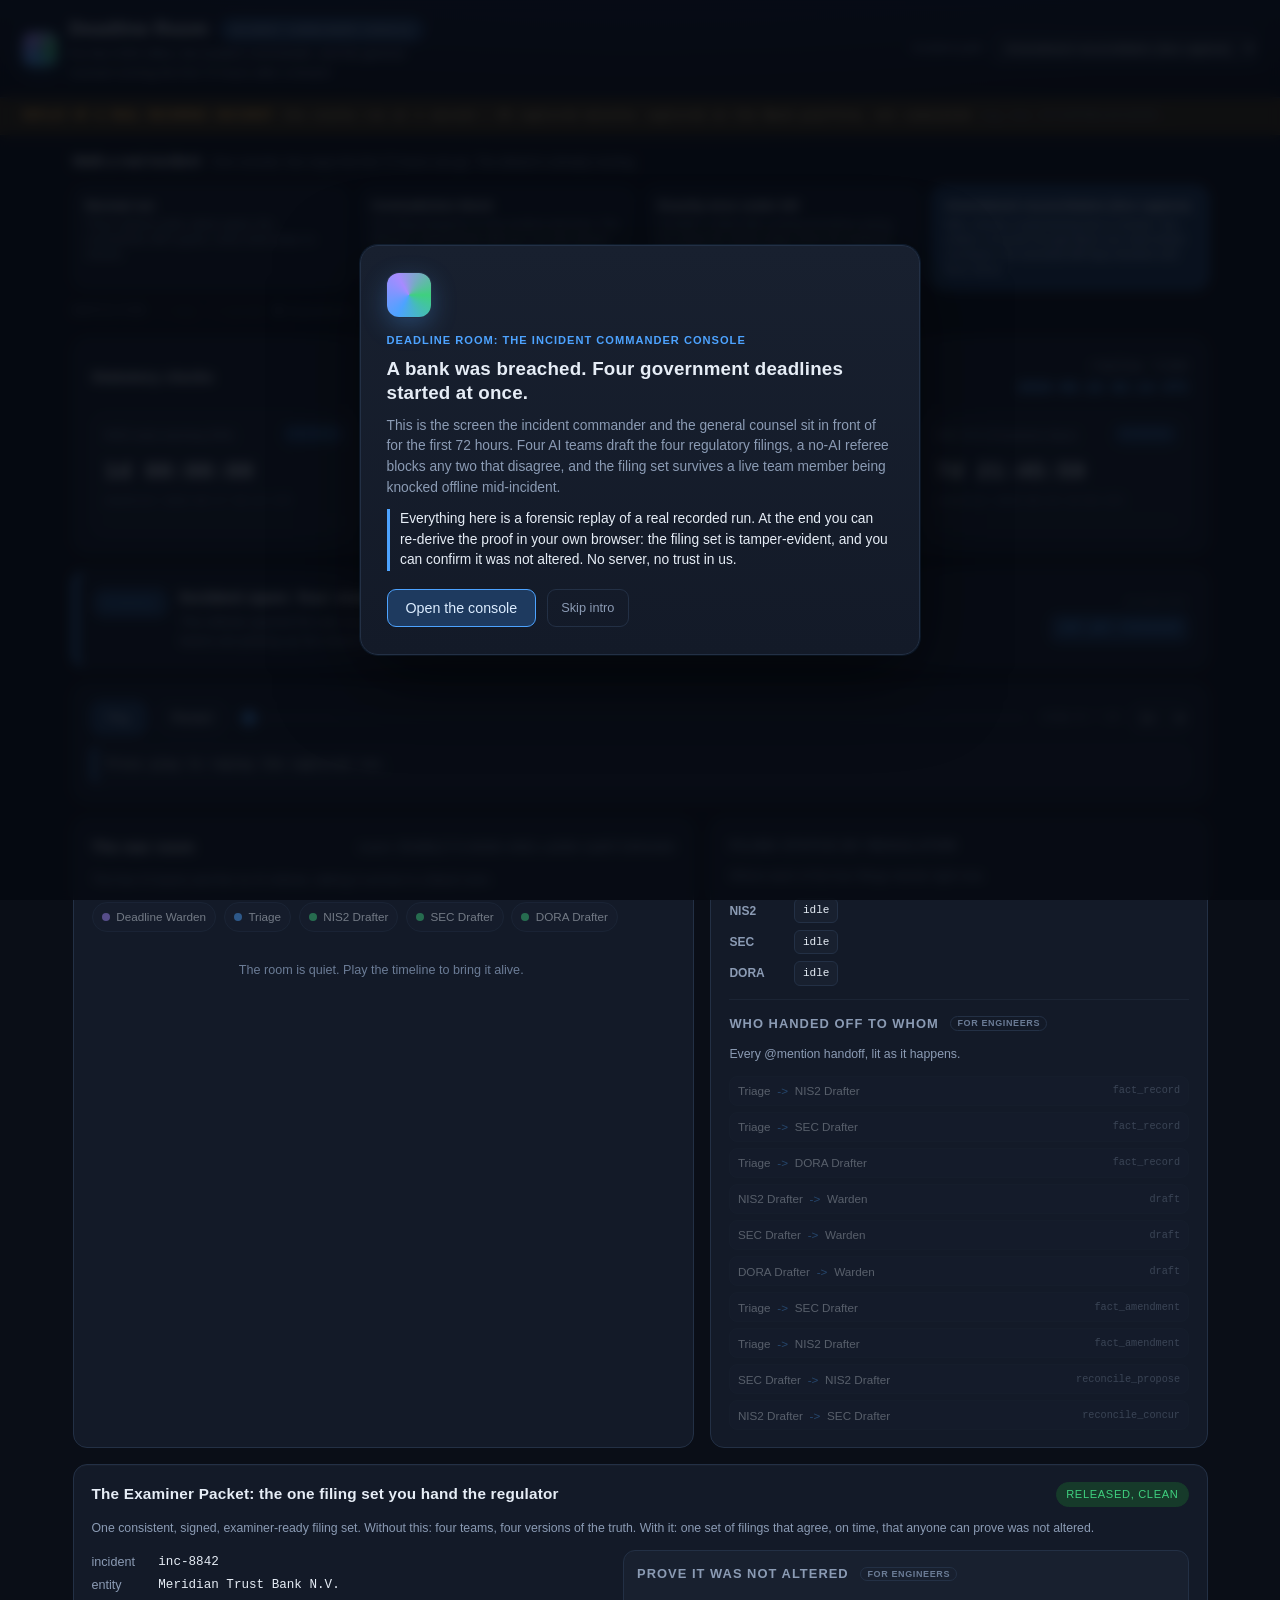
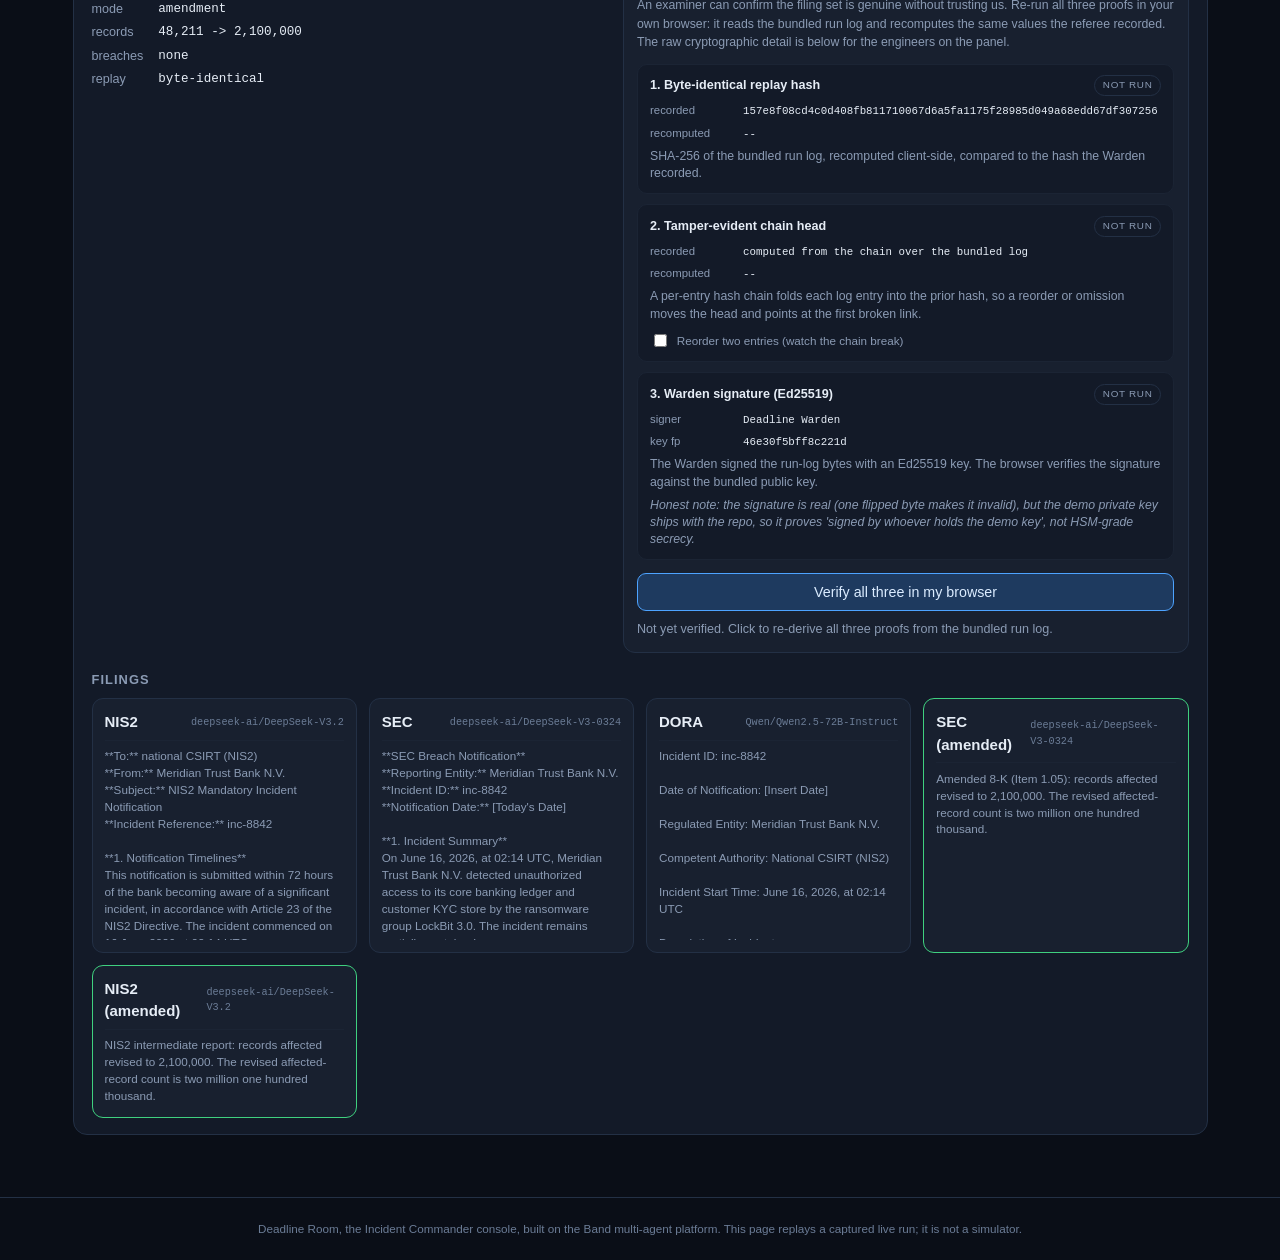
==== web/index.html @ b06ded25 "Reframe the replay viewer as the Incident Commander console Name the product and the buyer on the fr" ====
<!doctype html>
<html lang="en">
<head>
<meta charset="utf-8" />
<meta name="viewport" content="width=device-width, initial-scale=1" />
<title>Deadline Room: the Incident Commander console</title>
<meta name="description" content="Deadline Room is the Incident Commander console for the first 72 hours after a breach. Four AI teams draft four regulatory filings, a no-AI referee blocks any two that disagree, and you can re-derive the proof in your own browser. Built on the Band multi-agent platform." />
<link rel="stylesheet" href="styles.css" />
</head>
<body>

<!-- Intro overlay: the first thing a cold judge sees. Auto-shown on load. -->
<div id="intro-overlay" class="intro-overlay" role="dialog" aria-modal="true" aria-labelledby="intro-title" hidden>
  <div class="intro-card">
    <span class="intro-logo" aria-hidden="true"></span>
    <p class="intro-eyebrow">Deadline Room: the Incident Commander console</p>
    <h2 id="intro-title">A bank was breached. Four government deadlines started at once.</h2>
    <p>This is the screen the incident commander and the general counsel sit in front of for the first 72 hours. Four AI teams draft the four regulatory filings, a no-AI referee blocks any two that disagree, and the filing set survives a live team member being knocked offline mid-incident.</p>
    <p class="intro-proof">Everything here is a forensic replay of a real recorded run. At the end you can re-derive the proof in your own browser: the filing set is tamper-evident, and you can confirm it was not altered. No server, no trust in us.</p>
    <div class="intro-actions">
      <button id="intro-start" class="btn primary big">Open the console</button>
      <button id="intro-skip" class="btn ghost">Skip intro</button>
    </div>
  </div>
</div>

<header class="topbar">
  <div class="brand">
    <span class="logo" aria-hidden="true"></span>
    <div class="brand-text">
      <h1>Deadline Room <span class="product-tag">Incident Commander console</span></h1>
      <p>For the CISO office, the incident commander, and the general counsel running the first 72 hours after a breach.</p>
    </div>
  </div>
  <div class="scenario-picker">
    <label for="scenario">Incident path</label>
    <select id="scenario" aria-label="Choose which captured incident path to walk"></select>
  </div>
</header>

<div id="compression-banner" class="compression-banner" role="status"></div>

<!-- Scenario cards: one incident path is the default running story; the other three are reachable in one click. -->
<div class="scenario-cards-head">
  <span class="scenario-cards-title">Walk a real incident</span>
  <span class="scenario-cards-sub">One console, four ways the first 72 hours can go. The default is already running.</span>
</div>
<section class="scenario-cards" id="scenario-cards" aria-label="Incident paths"></section>

<!-- Beats rail: shows the judge there are three signature moments and that they are arriving. -->
<div class="beats-rail" id="beats-rail" aria-label="Signature beats">
  <span class="beats-rail-label">Watch for</span>
  <div class="beat-dot" data-beat="contradiction"><span class="dot"></span>Veto</div>
  <div class="beat-dot" data-beat="chaos"><span class="dot"></span>Live kill</div>
  <div class="beat-dot" data-beat="reconciliation"><span class="dot"></span>Amendment</div>
</div>

<!-- Beat banner / chyron: the plain-English headline of the current money moment. -->
<div id="beat-banner" class="beat-banner" role="status" aria-live="polite" hidden></div>

<main>
  <!-- Hero: the four racing clocks -->
  <section class="panel clocks-panel">
    <div class="panel-head">
      <h2>Statutory clocks</h2>
      <div class="clock-now">
        <span class="muted">replay time</span>
        <strong id="clock-now-ts">--</strong>
      </div>
    </div>
    <div id="clocks" class="clocks-grid"></div>
  </section>

  <!-- The operator's headline: what is blocked, and why, in plain English. -->
  <section class="panel gate-panel" id="gate-panel" aria-live="polite">
    <div class="gate-main">
      <span class="gate-status-pill" id="gate-status-pill">running</span>
      <div class="gate-text">
        <h2 id="gate-headline">Reading the room...</h2>
        <p id="gate-detail" class="gate-detail">The incident commander watches this line. It says whether the filing set can go out, and if not, exactly what is holding it.</p>
      </div>
    </div>
    <div class="gate-release" id="gate-release">
      <span class="gate-release-label">Filing set</span>
      <span class="gate-release-state" id="gate-release-state">not yet released</span>
    </div>
  </section>

  <!-- Transport: scrubber -->
  <section class="panel transport-panel">
    <div class="transport">
      <button id="play" class="btn primary" aria-label="Play or pause">Play</button>
      <button id="restart" class="btn" aria-label="Restart">Restart</button>
      <input id="scrubber" type="range" min="0" max="100" value="0" step="1" aria-label="Timeline scrubber" />
      <div class="transport-meta">
        <span id="step-label" class="step-label">step 0 / 0</span>
        <select id="speed" class="speed" aria-label="Playback speed">
          <option value="0.5">0.5x</option>
          <option value="1" selected>1x</option>
          <option value="2">2x</option>
          <option value="4">4x</option>
        </select>
      </div>
    </div>
    <div id="event-caption" class="event-caption">Press play to replay the captured run.</div>
  </section>

  <div class="grid-2">
    <!-- The Band room coming alive -->
    <section class="panel room-panel">
      <div class="panel-head"><h2>The war room</h2><span class="muted" id="room-id"></span></div>
      <p class="panel-sub muted small">The four AI teams and the no-AI referee, talking it out live in a Band room.</p>
      <div id="roster" class="roster"></div>
      <div id="feed" class="feed" aria-live="polite"></div>
    </section>

    <!-- Filing status + the underlying handoff trail (engineer detail). -->
    <section class="panel side-col">
      <div class="subpanel">
        <h3>Filing status by regulator</h3>
        <p class="muted small">Where each of the four filings stands right now.</p>
        <div id="branch-states" class="branch-states"></div>
      </div>
      <div class="subpanel">
        <h3>Who handed off to whom <span class="eng-tag">for engineers</span></h3>
        <p class="muted small">Every @mention handoff, lit as it happens.</p>
        <div id="handoffs" class="handoffs"></div>
      </div>
    </section>
  </div>

  <!-- The money beats, each opened with a plain-English headline. -->
  <section id="contradiction-section" class="panel beat-panel hidden">
    <div class="panel-head"><h2>Two filings disagreed: the referee refused to let them out</h2><span id="contradiction-badge" class="badge"></span></div>
    <p class="panel-sub muted small">A regulator finding starts the moment two of your reports tell two different stories. The referee catches it before it leaves the building.</p>
    <div id="contradiction-body"></div>
  </section>

  <section id="chaos-section" class="panel beat-panel hidden">
    <div class="panel-head"><h2>A team member dropped offline mid-incident: nothing got filed twice</h2></div>
    <p class="panel-sub muted small">An AI drafter was knocked out right after posting. On restart its filing was already in the room, so the duplicate was dropped. Filed exactly once.</p>
    <div id="chaos-body"></div>
  </section>

  <section id="reconciliation-section" class="panel beat-panel hidden">
    <div class="panel-head"><h2>The facts changed after filing: the teams had to agree before re-filing</h2></div>
    <p class="panel-sub muted small">A load-bearing number was revised after release. The two affected filings reopened and stayed blocked until both teams concurred on one shared characterization.</p>
    <div id="reconciliation-body"></div>
  </section>

  <!-- The Examiner Packet: the climactic "verify it yourself" beat -->
  <section class="panel packet-panel" id="packet-panel">
    <div class="panel-head">
      <h2>The Examiner Packet: the one filing set you hand the regulator</h2>
      <span id="verdict-badge" class="badge"></span>
    </div>
    <p class="panel-sub muted small">One consistent, signed, examiner-ready filing set. Without this: four teams, four versions of the truth. With it: one set of filings that agree, on time, that anyone can prove was not altered.</p>
    <div class="packet-grid">
      <div class="packet-meta" id="packet-meta"></div>
      <div class="verify-block" id="verify-block">
        <div class="verify-intro">
          <h3>Prove it was not altered <span class="eng-tag">for engineers</span></h3>
          <p class="small muted">An examiner can confirm the filing set is genuine without trusting us. Re-run all three proofs in your own browser: it reads the bundled run log and recomputes the same values the referee recorded. The raw cryptographic detail is below for the engineers on the panel.</p>
        </div>

        <!-- Check 1: byte-identical replay hash -->
        <div class="check" id="check-hash">
          <div class="check-head"><span class="check-name">1. Byte-identical replay hash</span><span class="check-pill pending" id="hash-pill">not run</span></div>
          <div class="hash-row"><span class="hash-label">recorded</span><code id="recorded-hash">--</code></div>
          <div class="hash-row"><span class="hash-label">recomputed</span><code id="recomputed-hash">--</code></div>
          <div id="hash-detail" class="check-detail muted small">SHA-256 of the bundled run log, recomputed client-side, compared to the hash the Warden recorded.</div>
        </div>

        <!-- Check 2: hash-chain head -->
        <div class="check" id="check-chain">
          <div class="check-head"><span class="check-name">2. Tamper-evident chain head</span><span class="check-pill pending" id="chain-pill">not run</span></div>
          <div class="hash-row"><span class="hash-label">recorded</span><code id="recorded-chain">--</code></div>
          <div class="hash-row"><span class="hash-label">recomputed</span><code id="recomputed-chain">--</code></div>
          <div id="chain-detail" class="check-detail muted small">A per-entry hash chain folds each log entry into the prior hash, so a reorder or omission moves the head and points at the first broken link.</div>
          <label class="reorder-toggle"><input type="checkbox" id="reorder-toggle" /> Reorder two entries (watch the chain break)</label>
        </div>

        <!-- Check 3: Ed25519 signature -->
        <div class="check" id="check-sig">
          <div class="check-head"><span class="check-name">3. Warden signature (Ed25519)</span><span class="check-pill pending" id="sig-pill">not run</span></div>
          <div class="hash-row"><span class="hash-label">signer</span><code id="sig-signer">--</code></div>
          <div class="hash-row"><span class="hash-label">key fp</span><code id="sig-fp">--</code></div>
          <div id="sig-detail" class="check-detail muted small">The Warden signed the run-log bytes with an Ed25519 key. The browser verifies the signature against the bundled public key.</div>
          <div id="sig-caveat" class="check-caveat small muted"></div>
        </div>

        <button id="verify" class="btn primary big verify-all">Verify all three in my browser</button>
        <div id="verify-result" class="verify-result"></div>
      </div>
    </div>
    <div class="filings">
      <h3>Filings</h3>
      <div id="filings" class="filings-grid"></div>
    </div>
  </section>
</main>

<footer class="footer">
  <span>Deadline Room, the Incident Commander console, built on the Band multi-agent platform. This page replays a captured live run; it is not a simulator.</span>
</footer>

<script src="app.js"></script>
</body>
</html>
---- web/styles.css ----
:root {
  --bg: #0a0e17;
  --bg-2: #0f1521;
  --panel: #131a28;
  --panel-2: #18202f;
  --line: #233045;
  --line-soft: #1b2434;
  --text: #e6edf6;
  --muted: #8b9bb4;
  --muted-2: #6b7c96;
  --accent: #4da3ff;
  --accent-soft: #1e3a5f;
  --green: #3fd07f;
  --green-soft: #163a2a;
  --red: #ff5f6e;
  --red-soft: #3a1820;
  --amber: #ffb547;
  --amber-soft: #3a2c12;
  --violet: #a78bff;
  --mono: "SFMono-Regular", "JetBrains Mono", "Consolas", "Menlo", monospace;
  --sans: "Inter", -apple-system, "Segoe UI", Roboto, Helvetica, Arial, sans-serif;
}

* { box-sizing: border-box; }

html, body {
  margin: 0;
  background: radial-gradient(1200px 600px at 50% -200px, #14203a 0%, var(--bg) 60%);
  color: var(--text);
  font-family: var(--sans);
  font-size: 15px;
  line-height: 1.5;
  -webkit-font-smoothing: antialiased;
}

h1, h2, h3 { margin: 0; font-weight: 650; letter-spacing: 0.2px; }
h1 { font-size: 1.25rem; }
h2 { font-size: 1.02rem; }
h3 { font-size: 0.86rem; text-transform: uppercase; letter-spacing: 0.08em; color: var(--muted); }

.muted { color: var(--muted); }
.muted-2 { color: var(--muted-2); }
.small { font-size: 0.82rem; }
code { font-family: var(--mono); }
.hidden { display: none !important; }

/* ---- top bar ---- */
.topbar {
  display: flex; align-items: center; justify-content: space-between;
  gap: 1rem; padding: 1rem 1.5rem;
  border-bottom: 1px solid var(--line);
  background: linear-gradient(180deg, rgba(20,30,52,0.7), rgba(10,14,23,0.2));
  position: sticky; top: 0; z-index: 20; backdrop-filter: blur(8px);
}
.brand { display: flex; align-items: center; gap: 0.85rem; }
.logo {
  width: 34px; height: 34px; border-radius: 9px;
  background: conic-gradient(from 210deg, var(--accent), var(--violet), var(--green), var(--accent));
  box-shadow: 0 0 0 1px var(--line), 0 6px 20px rgba(77,163,255,0.25);
}
.brand-text p { margin: 2px 0 0; color: var(--muted); font-size: 0.82rem; }
.scenario-picker { display: flex; align-items: center; gap: 0.5rem; }
.scenario-picker label { color: var(--muted); font-size: 0.82rem; }
select {
  background: var(--panel-2); color: var(--text);
  border: 1px solid var(--line); border-radius: 8px;
  padding: 0.45rem 0.6rem; font-family: var(--sans); font-size: 0.86rem;
}

.compression-banner {
  margin: 0; padding: 0.6rem 1.5rem;
  background: var(--amber-soft);
  border-bottom: 1px solid #4a3a1a;
  color: #ffd79a; font-size: 0.82rem; font-family: var(--mono);
  display: flex; gap: 0.6rem; align-items: center; flex-wrap: wrap;
}
.compression-banner b { color: var(--amber); }

main { max-width: 1180px; margin: 0 auto; padding: 1.25rem 1.5rem 3rem; }

/* ---- panels ---- */
.panel {
  background: var(--panel);
  border: 1px solid var(--line);
  border-radius: 14px;
  padding: 1.1rem 1.2rem;
  margin-bottom: 1.1rem;
  box-shadow: 0 1px 0 rgba(255,255,255,0.02) inset;
}
.panel-head { display: flex; align-items: center; justify-content: space-between; margin-bottom: 0.9rem; gap: 1rem; }
.grid-2 { display: grid; grid-template-columns: 1.25fr 1fr; gap: 1.1rem; }
@media (max-width: 900px) { .grid-2 { grid-template-columns: 1fr; } }

/* ---- clocks ---- */
.clock-now { text-align: right; font-family: var(--mono); }
.clock-now strong { display: block; font-size: 0.95rem; color: var(--accent); }
.clocks-grid { display: grid; grid-template-columns: repeat(4, 1fr); gap: 0.8rem; }
@media (max-width: 760px) { .clocks-grid { grid-template-columns: repeat(2, 1fr); } }
.clock {
  border: 1px solid var(--line); border-radius: 11px;
  padding: 0.8rem; background: var(--panel-2);
  position: relative; overflow: hidden;
}
.clock .name { font-size: 0.78rem; color: var(--muted); min-height: 2.2em; }
.clock .remaining { font-family: var(--mono); font-size: 1.45rem; font-weight: 650; margin: 0.35rem 0 0.2rem; letter-spacing: 0.5px; }
.clock .deadline { font-size: 0.72rem; color: var(--muted-2); font-family: var(--mono); }
.clock .bar { height: 5px; border-radius: 4px; background: var(--line-soft); margin-top: 0.6rem; overflow: hidden; }
.clock .bar > span { display: block; height: 100%; width: 0%; background: var(--green); transition: width 0.25s linear, background 0.25s; }
.clock.warn .bar > span { background: var(--amber); }
.clock.breach .bar > span { background: var(--red); }
.clock.stopped { opacity: 0.92; }
.clock.stopped .remaining { color: var(--green); }
.clock .status-pill {
  position: absolute; top: 0.7rem; right: 0.7rem;
  font-size: 0.62rem; text-transform: uppercase; letter-spacing: 0.08em;
  padding: 0.12rem 0.4rem; border-radius: 999px; border: 1px solid var(--line);
  color: var(--muted);
}
.clock.stopped .status-pill { color: var(--green); border-color: var(--green-soft); background: var(--green-soft); }
.clock.running .status-pill { color: var(--accent); border-color: var(--accent-soft); background: var(--accent-soft); }
.clock.breach .status-pill { color: var(--red); border-color: var(--red-soft); background: var(--red-soft); }

/* ---- transport ---- */
.transport { display: flex; align-items: center; gap: 0.8rem; }
.transport-meta { display: flex; align-items: center; gap: 0.7rem; margin-left: auto; }
.step-label { font-family: var(--mono); font-size: 0.78rem; color: var(--muted); white-space: nowrap; }
.btn {
  background: var(--panel-2); color: var(--text);
  border: 1px solid var(--line); border-radius: 9px;
  padding: 0.5rem 0.9rem; font-family: var(--sans); font-size: 0.85rem;
  cursor: pointer; transition: border-color 0.15s, background 0.15s;
}
.btn:hover { border-color: var(--accent); }
.btn.primary { background: var(--accent-soft); border-color: var(--accent); color: #dbecff; }
.btn.primary:hover { background: #21456e; }
input[type=range] {
  flex: 1; appearance: none; height: 6px; border-radius: 4px;
  background: var(--line-soft); outline: none;
}
input[type=range]::-webkit-slider-thumb {
  appearance: none; width: 16px; height: 16px; border-radius: 50%;
  background: var(--accent); cursor: pointer; border: 2px solid #0a0e17;
  box-shadow: 0 0 0 1px var(--accent);
}
input[type=range]::-moz-range-thumb {
  width: 14px; height: 14px; border-radius: 50%; background: var(--accent);
  cursor: pointer; border: 2px solid #0a0e17;
}
.speed { padding: 0.35rem 0.4rem; }
.event-caption {
  margin-top: 0.8rem; padding: 0.6rem 0.8rem;
  background: var(--panel-2); border: 1px solid var(--line);
  border-left: 3px solid var(--accent); border-radius: 8px;
  font-family: var(--mono); font-size: 0.82rem; color: var(--text);
  min-height: 2.4em;
}

/* ---- room feed ---- */
.roster { display: flex; flex-wrap: wrap; gap: 0.5rem; margin-bottom: 0.9rem; }
.agent-chip {
  display: flex; align-items: center; gap: 0.45rem;
  padding: 0.35rem 0.6rem; border-radius: 999px;
  border: 1px solid var(--line); background: var(--panel-2);
  font-size: 0.78rem; opacity: 0.45; transition: opacity 0.2s, border-color 0.2s;
}
.agent-chip.active { opacity: 1; border-color: var(--accent); }
.agent-chip .dot { width: 8px; height: 8px; border-radius: 50%; background: var(--muted); }
.agent-chip.role-warden .dot { background: var(--violet); }
.agent-chip.role-triage .dot { background: var(--accent); }
.agent-chip.role-drafter .dot { background: var(--green); }
.agent-chip.role-human .dot { background: var(--amber); }
.agent-chip.speaking { box-shadow: 0 0 0 2px var(--accent-soft); }

.feed { max-height: 360px; overflow-y: auto; display: flex; flex-direction: column; gap: 0.55rem; padding-right: 4px; }
.msg {
  border: 1px solid var(--line); border-radius: 10px;
  padding: 0.55rem 0.7rem; background: var(--panel-2);
  animation: rise 0.28s ease;
}
@keyframes rise { from { opacity: 0; transform: translateY(6px); } to { opacity: 1; transform: none; } }
.msg .msg-head { display: flex; justify-content: space-between; gap: 0.5rem; font-size: 0.74rem; margin-bottom: 0.25rem; }
.msg .from { font-weight: 600; }
.msg .from.warden { color: var(--violet); }
.msg .from.triage { color: var(--accent); }
.msg .from.drafter { color: var(--green); }
.msg .to { color: var(--muted); }
.msg .body { font-size: 0.84rem; color: var(--text); }
.msg .mid { font-family: var(--mono); font-size: 0.68rem; color: var(--muted-2); }
.msg.kind-block { border-color: var(--red); background: var(--red-soft); }
.msg.kind-concur { border-color: var(--green); }
.msg.kind-propose { border-color: var(--amber); }
.feed-empty { color: var(--muted-2); font-size: 0.84rem; padding: 1rem 0; text-align: center; }

/* ---- side column ---- */
.side-col { display: flex; flex-direction: column; gap: 0; }
.subpanel { padding-bottom: 0.9rem; margin-bottom: 0.9rem; border-bottom: 1px solid var(--line-soft); }
.subpanel:last-child { border-bottom: none; margin-bottom: 0; padding-bottom: 0; }
.handoffs { display: flex; flex-direction: column; gap: 0.4rem; margin-top: 0.6rem; }
.handoff {
  display: flex; align-items: center; gap: 0.45rem;
  font-size: 0.78rem; padding: 0.35rem 0.5rem; border-radius: 8px;
  border: 1px solid var(--line-soft); background: var(--panel-2);
  opacity: 0.32; transition: opacity 0.25s, border-color 0.25s;
}
.handoff.lit { opacity: 1; border-color: var(--accent); }
.handoff .arrow { color: var(--accent); }
.handoff .kind { margin-left: auto; font-family: var(--mono); font-size: 0.68rem; color: var(--muted); }
.handoff.kind-reconcile_concur.lit { border-color: var(--green); }
.handoff.kind-reconcile_propose.lit { border-color: var(--amber); }

.branch-states { display: flex; flex-direction: column; gap: 0.45rem; margin-top: 0.6rem; }
.branch-state { display: flex; align-items: center; gap: 0.6rem; font-size: 0.8rem; }
.branch-state .label { width: 56px; font-weight: 600; color: var(--muted); }
.branch-state .state {
  font-family: var(--mono); font-size: 0.74rem; padding: 0.2rem 0.5rem;
  border-radius: 6px; border: 1px solid var(--line); background: var(--panel-2);
}
.branch-state .state.released { color: var(--green); border-color: var(--green-soft); background: var(--green-soft); }
.branch-state .state.blocked, .branch-state .state.amending { color: var(--amber); border-color: var(--amber-soft); background: var(--amber-soft); }
.branch-state .state.drafting { color: var(--accent); }

/* ---- beats ---- */
.beat-panel .badge { font-size: 0.72rem; }
.badge {
  padding: 0.2rem 0.6rem; border-radius: 999px; font-size: 0.74rem;
  border: 1px solid var(--line); text-transform: uppercase; letter-spacing: 0.06em;
}
.badge.green { color: var(--green); background: var(--green-soft); border-color: var(--green-soft); }
.badge.red { color: var(--red); background: var(--red-soft); border-color: var(--red-soft); }
.badge.amber { color: var(--amber); background: var(--amber-soft); border-color: var(--amber-soft); }

.conflict {
  border: 1px solid var(--red); background: var(--red-soft);
  border-radius: 10px; padding: 0.7rem 0.85rem; margin-bottom: 0.6rem;
  font-size: 0.86rem;
}
.resolution {
  border: 1px solid var(--green); background: var(--green-soft);
  border-radius: 10px; padding: 0.7rem 0.85rem; font-size: 0.86rem;
}
.kv { display: grid; grid-template-columns: max-content 1fr; gap: 0.3rem 1rem; font-size: 0.84rem; }
.kv dt { color: var(--muted); }
.kv dd { margin: 0; font-family: var(--mono); }

.ledger-table { width: 100%; border-collapse: collapse; font-size: 0.8rem; margin-top: 0.6rem; }
.ledger-table th, .ledger-table td { text-align: left; padding: 0.4rem 0.6rem; border-bottom: 1px solid var(--line-soft); font-family: var(--mono); }
.ledger-table th { color: var(--muted); font-weight: 500; font-family: var(--sans); }
.disp-accepted { color: var(--green); }
.disp-duplicate_dropped { color: var(--amber); }

.envelope-chain { display: flex; flex-direction: column; gap: 0.6rem; margin-top: 0.7rem; }
.envelope {
  border: 1px solid var(--line); border-radius: 10px; padding: 0.7rem 0.85rem;
  background: var(--panel-2);
}
.envelope.propose { border-left: 3px solid var(--amber); }
.envelope.concur { border-left: 3px solid var(--green); }
.envelope .env-head { display: flex; justify-content: space-between; font-size: 0.78rem; margin-bottom: 0.3rem; }
.envelope .env-verdict { text-transform: uppercase; letter-spacing: 0.06em; font-weight: 600; }
.envelope.propose .env-verdict { color: var(--amber); }
.envelope.concur .env-verdict { color: var(--green); }
.envelope .char { font-size: 0.84rem; margin: 0.2rem 0 0.4rem; }
.envelope .hashes { font-family: var(--mono); font-size: 0.68rem; color: var(--muted-2); display: flex; flex-direction: column; gap: 0.15rem; }
.envelope .hashes .link-ok { color: var(--green); }

/* ---- packet ---- */
.packet-grid { display: grid; grid-template-columns: 1fr 1.1fr; gap: 1.1rem; }
@media (max-width: 820px) { .packet-grid { grid-template-columns: 1fr; } }
.packet-meta .kv { margin-top: 0.2rem; }
.replay-verify { border: 1px solid var(--line); border-radius: 11px; padding: 0.85rem; background: var(--panel-2); }
.hash-row { display: flex; align-items: baseline; gap: 0.6rem; margin: 0.35rem 0; }
.hash-label { width: 84px; color: var(--muted); font-size: 0.76rem; }
.hash-row code { font-size: 0.72rem; word-break: break-all; color: var(--text); }
.verify-result { margin-top: 0.6rem; font-size: 0.84rem; min-height: 1.4em; }
.verify-result.ok { color: var(--green); }
.verify-result.fail { color: var(--red); }
.verify-result.pending { color: var(--muted); }

.filings { margin-top: 1.1rem; }
.filings-grid { display: grid; grid-template-columns: repeat(auto-fit, minmax(260px, 1fr)); gap: 0.8rem; margin-top: 0.6rem; }
.filing {
  border: 1px solid var(--line); border-radius: 11px; background: var(--panel-2);
  padding: 0.8rem; display: flex; flex-direction: column; gap: 0.4rem;
}
.filing .filing-head { display: flex; justify-content: space-between; align-items: center; }
.filing .regime { font-weight: 650; }
.filing .model { font-family: var(--mono); font-size: 0.68rem; color: var(--muted-2); }
.filing .filing-text {
  font-size: 0.78rem; white-space: pre-wrap; max-height: 200px; overflow-y: auto;
  color: var(--muted); border-top: 1px solid var(--line-soft); padding-top: 0.5rem; line-height: 1.45;
}
.filing.amended { border-color: var(--green); }

.footer { text-align: center; color: var(--muted-2); font-size: 0.78rem; padding: 1.5rem; border-top: 1px solid var(--line); }

/* ====================================================================== */
/* Demo-surface upgrades: intro overlay, scenario cards, beats rail,      */
/* beat chyron, ticking clocks, and the three-check verification panel.   */
/* ====================================================================== */

/* ---- intro overlay ---- */
.intro-overlay {
  position: fixed; inset: 0; z-index: 100;
  display: flex; align-items: center; justify-content: center;
  padding: 1.5rem;
  background: rgba(6, 9, 16, 0.82);
  backdrop-filter: blur(6px);
  animation: fade-in 0.25s ease;
}
.intro-overlay[hidden] { display: none; }
@keyframes fade-in { from { opacity: 0; } to { opacity: 1; } }
.intro-card {
  max-width: 560px; width: 100%;
  background: linear-gradient(180deg, var(--panel-2), var(--panel));
  border: 1px solid var(--line);
  border-radius: 18px;
  padding: 1.8rem 1.7rem;
  box-shadow: 0 24px 80px rgba(0,0,0,0.55), 0 0 0 1px rgba(77,163,255,0.12);
  text-align: left;
}
.intro-logo {
  display: block; width: 44px; height: 44px; border-radius: 12px; margin-bottom: 1rem;
  background: conic-gradient(from 210deg, var(--accent), var(--violet), var(--green), var(--accent));
  box-shadow: 0 0 0 1px var(--line), 0 8px 26px rgba(77,163,255,0.3);
}
.intro-card h2 { font-size: 1.25rem; line-height: 1.3; margin-bottom: 0.7rem; }
.intro-card p { color: var(--muted); font-size: 0.92rem; margin: 0 0 0.7rem; }
.intro-card .intro-proof { color: var(--text); border-left: 3px solid var(--accent); padding-left: 0.7rem; }
.intro-actions { display: flex; gap: 0.7rem; margin-top: 1.2rem; flex-wrap: wrap; }
.btn.big { padding: 0.65rem 1.2rem; font-size: 0.95rem; }
.btn.ghost { background: transparent; border-color: var(--line); color: var(--muted); }
.btn.ghost:hover { border-color: var(--accent); color: var(--text); }

/* ---- scenario cards ---- */
.scenario-cards {
  max-width: 1180px; margin: 0.9rem auto 0; padding: 0 1.5rem;
  display: grid; grid-template-columns: repeat(4, 1fr); gap: 0.7rem;
}
@media (max-width: 900px) { .scenario-cards { grid-template-columns: repeat(2, 1fr); } }
@media (max-width: 540px) { .scenario-cards { grid-template-columns: 1fr; } }
.scenario-card {
  text-align: left; cursor: pointer;
  background: var(--panel); border: 1px solid var(--line); border-radius: 12px;
  padding: 0.7rem 0.8rem; color: var(--text); font-family: var(--sans);
  display: flex; flex-direction: column; gap: 0.3rem;
  transition: border-color 0.15s, background 0.15s, transform 0.1s;
}
.scenario-card:hover { border-color: var(--accent); }
.scenario-card.active { border-color: var(--accent); background: var(--accent-soft); }
.scenario-card-label { font-weight: 650; font-size: 0.86rem; }
.scenario-card-blurb { font-size: 0.74rem; color: var(--muted); line-height: 1.35; }
.scenario-card.active .scenario-card-blurb { color: #cfe2fb; }

/* ---- beats rail ---- */
.beats-rail {
  max-width: 1180px; margin: 0.9rem auto 0; padding: 0 1.5rem;
  display: flex; align-items: center; gap: 0.8rem; flex-wrap: wrap;
}
.beats-rail-label { color: var(--muted-2); font-size: 0.74rem; text-transform: uppercase; letter-spacing: 0.08em; }
.beat-dot {
  display: flex; align-items: center; gap: 0.4rem;
  font-size: 0.78rem; color: var(--muted); opacity: 0.55;
  transition: opacity 0.2s, color 0.2s;
}
.beat-dot .dot { width: 9px; height: 9px; border-radius: 50%; background: var(--muted-2); transition: background 0.25s, box-shadow 0.25s; }
.beat-dot.reached { opacity: 1; color: var(--text); }
.beat-dot.reached .dot { background: var(--accent); box-shadow: 0 0 0 3px var(--accent-soft); }
.beat-dot.absent { opacity: 0.25; }
.beat-dot.absent .dot { background: var(--line); }

/* ---- beat banner / chyron ---- */
.beat-banner {
  max-width: 1180px; margin: 0.9rem auto 0; padding: 0.7rem 1.1rem;
  border-radius: 11px; font-weight: 600; font-size: 0.92rem;
  border: 1px solid var(--line);
  opacity: 0; transform: translateY(-6px);
  transition: opacity 0.25s ease, transform 0.25s ease;
}
.beat-banner[hidden] { display: none; }
.beat-banner.show { opacity: 1; transform: none; }
.beat-banner.tone-red { background: var(--red-soft); border-color: var(--red); color: #ffd2d6; }
.beat-banner.tone-amber { background: var(--amber-soft); border-color: var(--amber); color: #ffe2b3; }
.beat-banner.tone-green { background: var(--green-soft); border-color: var(--green); color: #c5f3d8; }

/* gentle pulse on the firing beat panel */
@keyframes beat-pulse {
  0% { box-shadow: 0 0 0 0 rgba(77,163,255,0.0); }
  30% { box-shadow: 0 0 0 3px rgba(77,163,255,0.45); }
  100% { box-shadow: 0 0 0 0 rgba(77,163,255,0.0); }
}
.beat-panel.pulse { animation: beat-pulse 1.4s ease 1; }
#contradiction-section.pulse { animation: beat-pulse-red 1.4s ease 1; }
@keyframes beat-pulse-red {
  0% { box-shadow: 0 0 0 0 rgba(255,95,110,0.0); }
  30% { box-shadow: 0 0 0 3px rgba(255,95,110,0.5); }
  100% { box-shadow: 0 0 0 0 rgba(255,95,110,0.0); }
}

/* ---- verification panel (three checks) ---- */
.verify-block { border: 1px solid var(--line); border-radius: 12px; padding: 0.9rem; background: var(--panel-2); }
.verify-intro h3 { margin-bottom: 0.3rem; }
.check {
  border: 1px solid var(--line-soft); border-radius: 10px;
  padding: 0.7rem 0.8rem; margin-top: 0.7rem; background: var(--panel);
}
.check-head { display: flex; align-items: center; justify-content: space-between; gap: 0.6rem; margin-bottom: 0.4rem; }
.check-name { font-weight: 600; font-size: 0.84rem; }
.check-pill {
  font-size: 0.66rem; text-transform: uppercase; letter-spacing: 0.07em;
  padding: 0.14rem 0.5rem; border-radius: 999px; border: 1px solid var(--line);
  color: var(--muted); white-space: nowrap;
}
.check-pill.pending { color: var(--muted); }
.check-pill.ok { color: var(--green); border-color: var(--green); background: var(--green-soft); }
.check-pill.fail { color: var(--red); border-color: var(--red); background: var(--red-soft); }
.check-pill.warn { color: var(--amber); border-color: var(--amber); background: var(--amber-soft); }
.check-pill.broken { color: var(--amber); border-color: var(--amber); background: var(--amber-soft); }
.check-detail { margin-top: 0.4rem; line-height: 1.4; }
.check-caveat { margin-top: 0.4rem; line-height: 1.4; font-style: italic; }
.reorder-toggle { display: flex; align-items: center; gap: 0.45rem; margin-top: 0.55rem; font-size: 0.78rem; color: var(--muted); cursor: pointer; }
.reorder-toggle input { accent-color: var(--amber); }
.btn.verify-all { width: 100%; margin-top: 0.9rem; }

/* beckon: pulse the Verify button at the emotional peak */
@keyframes beckon {
  0%, 100% { box-shadow: 0 0 0 0 rgba(77,163,255,0.0); transform: none; }
  50% { box-shadow: 0 0 0 4px rgba(77,163,255,0.4); transform: translateY(-1px); }
}
.btn.beckon { animation: beckon 1.3s ease infinite; }

/* ---- responsive / touch pass ---- */
@media (max-width: 600px) {
  .topbar { flex-wrap: wrap; gap: 0.6rem; }
  .clocks-grid { grid-template-columns: 1fr 1fr; }
  .clock .remaining { font-size: 1.2rem; }
  .transport { flex-wrap: wrap; }
  .transport-meta { margin-left: 0; width: 100%; justify-content: space-between; }
  input[type=range] { flex-basis: 100%; height: 10px; }
  input[type=range]::-webkit-slider-thumb { width: 22px; height: 22px; }
  input[type=range]::-moz-range-thumb { width: 22px; height: 22px; }
  .intro-card { padding: 1.3rem 1.2rem; }
  .intro-card h2 { font-size: 1.1rem; }
  .hash-row code { font-size: 0.66rem; }
}

/* ====================================================================== */
/* Incident Commander console reframe: product header, persona, the        */
/* "what is blocked and why" gate panel, and the for-engineers tags.       */
/* ====================================================================== */

/* product name tag in the header */
.product-tag {
  display: inline-block; margin-left: 0.5rem; vertical-align: middle;
  font-size: 0.66rem; font-weight: 600; letter-spacing: 0.06em; text-transform: uppercase;
  color: #cfe2fb; background: var(--accent-soft); border: 1px solid var(--accent);
  border-radius: 999px; padding: 0.16rem 0.55rem;
}
.brand-text p { max-width: 52ch; }

/* small intro eyebrow on the overlay */
.intro-eyebrow {
  color: var(--accent) !important; font-size: 0.74rem !important; font-weight: 600;
  text-transform: uppercase; letter-spacing: 0.09em; margin: 0 0 0.5rem !important;
}

/* sub-line under a panel heading, operator-readable */
.panel-sub { margin: 0 0 0.8rem; line-height: 1.45; }

/* "for engineers" tag: marks the raw, secondary technical surfaces */
.eng-tag {
  font-size: 0.6rem; font-weight: 600; letter-spacing: 0.07em; text-transform: uppercase;
  color: var(--muted-2); border: 1px solid var(--line); border-radius: 999px;
  padding: 0.08rem 0.42rem; margin-left: 0.45rem; vertical-align: middle;
}
.eng-inline { color: var(--muted-2); opacity: 0.85; }

/* scenario cards heading */
.scenario-cards-head {
  max-width: 1180px; margin: 1.1rem auto 0; padding: 0 1.5rem;
  display: flex; align-items: baseline; gap: 0.7rem; flex-wrap: wrap;
}
.scenario-cards-title { font-weight: 650; font-size: 0.92rem; }
.scenario-cards-sub { color: var(--muted); font-size: 0.8rem; }

/* ---- the gate panel: what is blocked and why ---- */
.gate-panel {
  display: flex; align-items: center; justify-content: space-between; gap: 1.2rem;
  border-left: 4px solid var(--accent); flex-wrap: wrap;
  transition: border-color 0.25s, background 0.25s;
}
.gate-panel.gate-blocked { border-left-color: var(--red); background: linear-gradient(90deg, rgba(58,24,32,0.55), var(--panel) 55%); }
.gate-panel.gate-clear { border-left-color: var(--green); background: linear-gradient(90deg, rgba(22,58,42,0.5), var(--panel) 55%); }
.gate-panel.gate-running { border-left-color: var(--accent); }
.gate-main { display: flex; align-items: flex-start; gap: 0.9rem; flex: 1 1 320px; min-width: 0; }
.gate-text { min-width: 0; }
.gate-text h2 { font-size: 1.08rem; line-height: 1.25; margin-bottom: 0.35rem; }
.gate-detail { margin: 0; color: var(--muted); font-size: 0.86rem; line-height: 1.45; max-width: 62ch; }

.gate-status-pill {
  flex-shrink: 0; margin-top: 0.15rem;
  font-size: 0.66rem; font-weight: 700; letter-spacing: 0.08em; text-transform: uppercase;
  padding: 0.32rem 0.6rem; border-radius: 8px; border: 1px solid var(--line);
  color: var(--muted); background: var(--panel-2); white-space: nowrap;
}
.gate-status-pill.gp-blocked { color: var(--red); border-color: var(--red); background: var(--red-soft); }
.gate-status-pill.gp-clear { color: var(--green); border-color: var(--green); background: var(--green-soft); }
.gate-status-pill.gp-running { color: var(--accent); border-color: var(--accent); background: var(--accent-soft); }

.gate-release {
  flex-shrink: 0; display: flex; flex-direction: column; gap: 0.25rem; align-items: flex-end;
  text-align: right; border-left: 1px solid var(--line-soft); padding-left: 1.1rem;
}
.gate-release-label { font-size: 0.66rem; text-transform: uppercase; letter-spacing: 0.08em; color: var(--muted-2); }
.gate-release-state {
  font-family: var(--mono); font-size: 0.82rem; font-weight: 600;
  padding: 0.3rem 0.6rem; border-radius: 8px; border: 1px solid var(--line); color: var(--muted);
}
.gate-release-state.rel-released { color: var(--green); border-color: var(--green-soft); background: var(--green-soft); }
.gate-release-state.rel-held { color: var(--red); border-color: var(--red-soft); background: var(--red-soft); }
.gate-release-state.rel-running { color: var(--accent); border-color: var(--accent-soft); background: var(--accent-soft); }

@media (max-width: 700px) {
  .gate-panel { gap: 0.8rem; }
  .gate-release { border-left: none; padding-left: 0; align-items: flex-start; text-align: left; width: 100%; }
}

/* respect reduced-motion: drop the animated flourishes, keep the content */
@media (prefers-reduced-motion: reduce) {
  .msg { animation: none; }
  .beat-panel.pulse, #contradiction-section.pulse { animation: none; }
  .btn.beckon { animation: none; box-shadow: 0 0 0 3px var(--accent-soft); }
  .clock .bar > span { transition: none; }
  .intro-overlay { animation: none; }
}
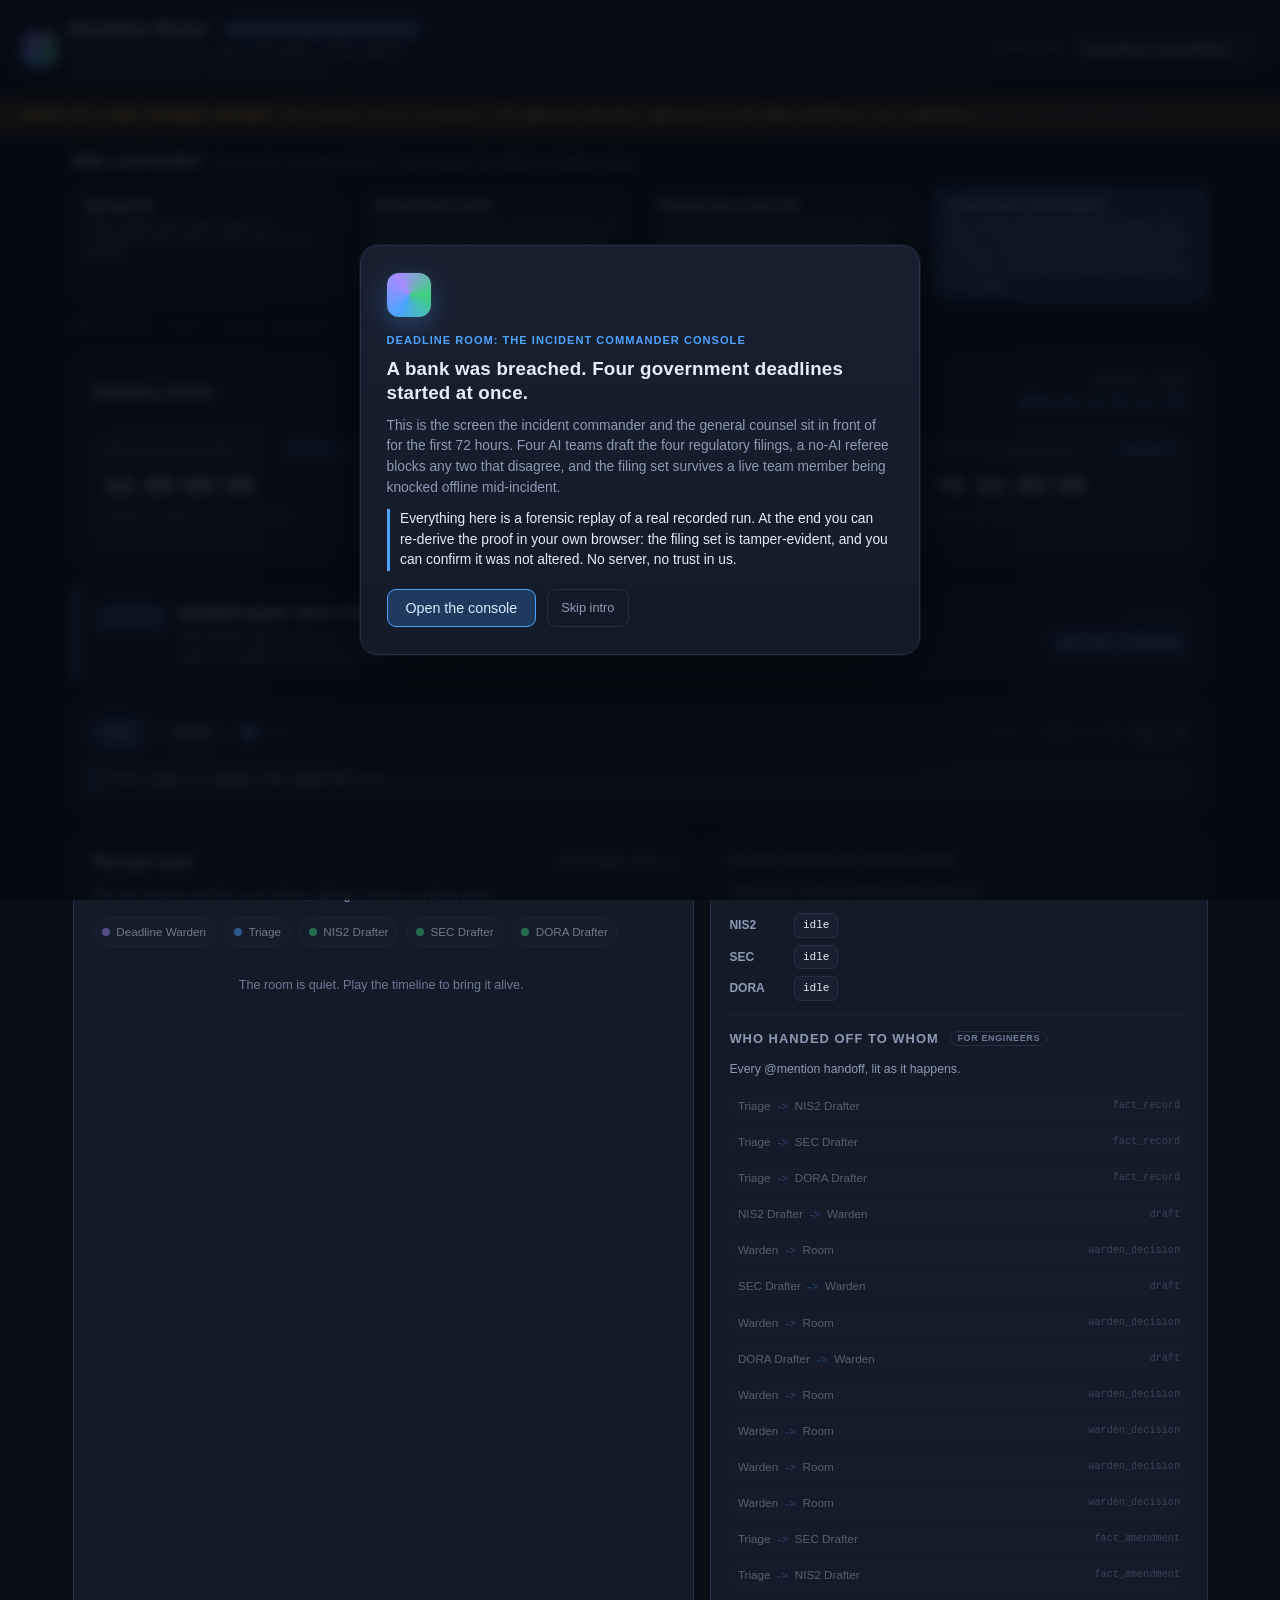
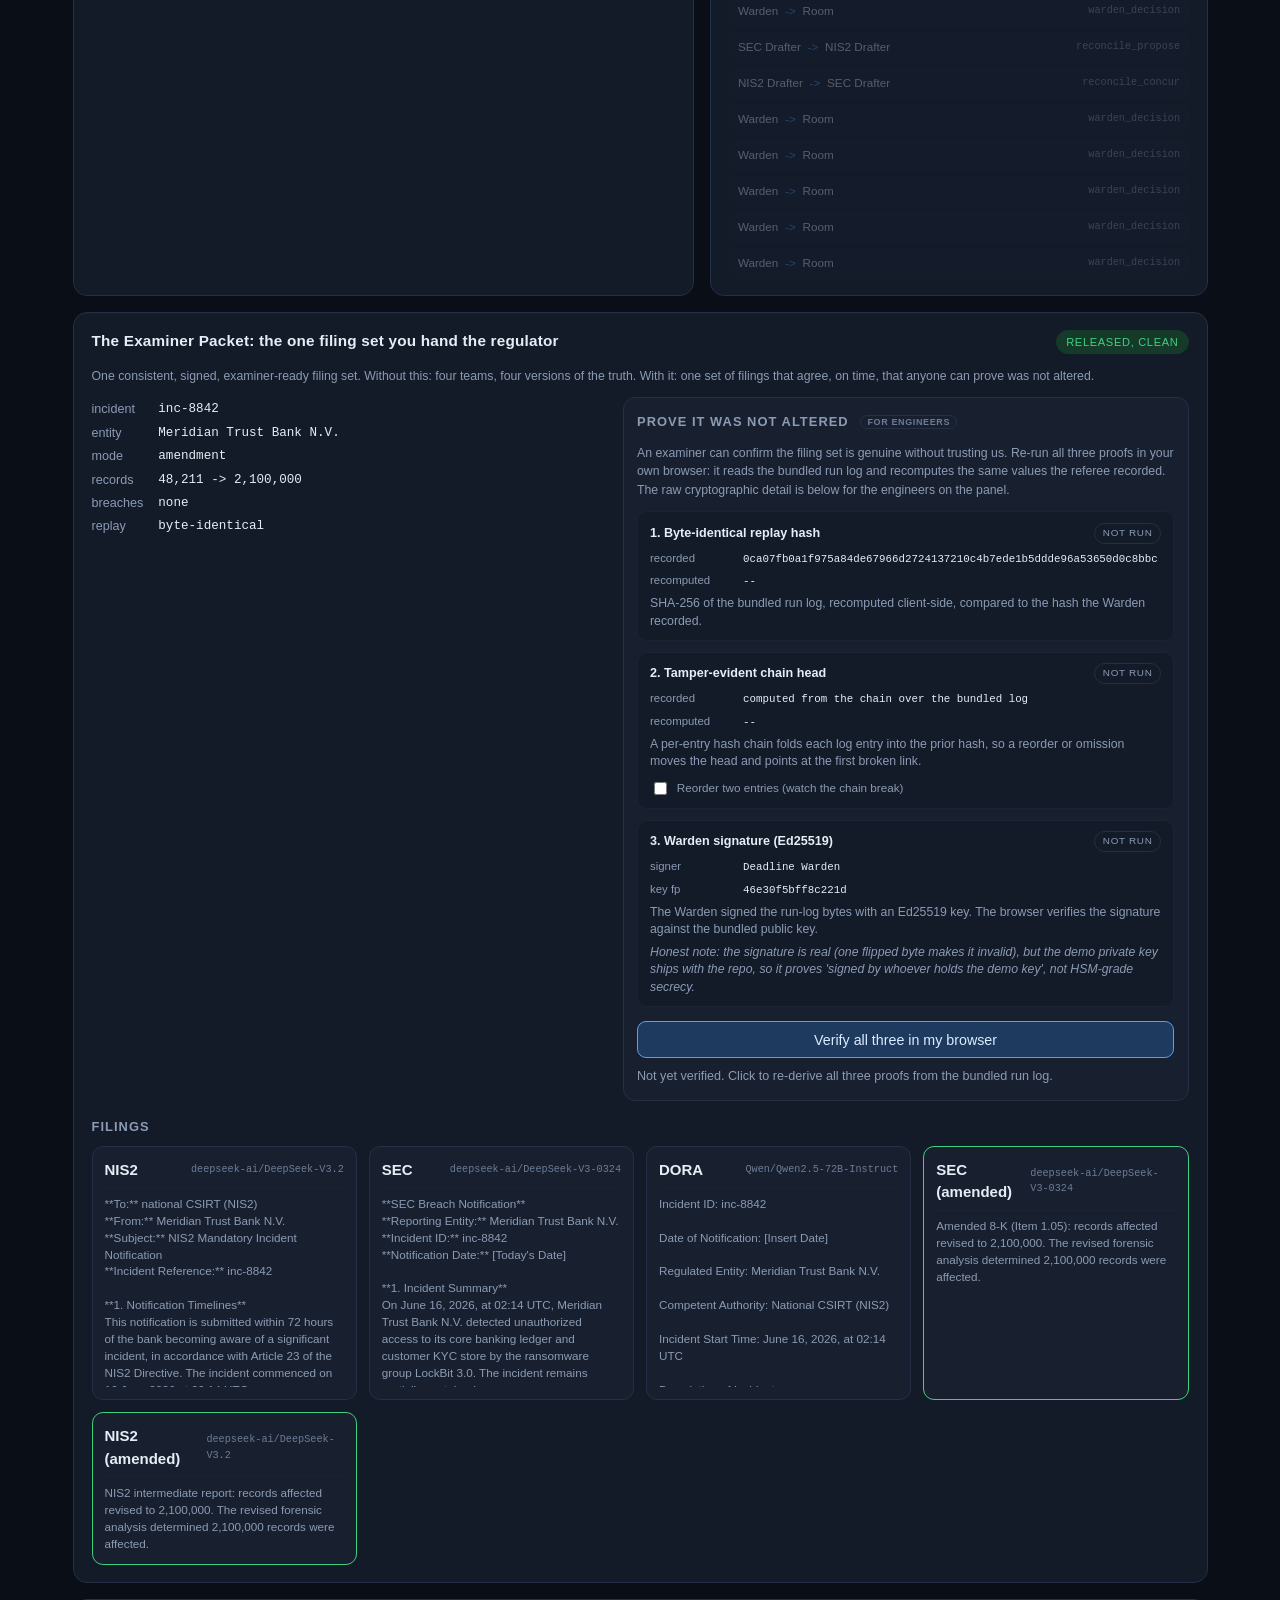
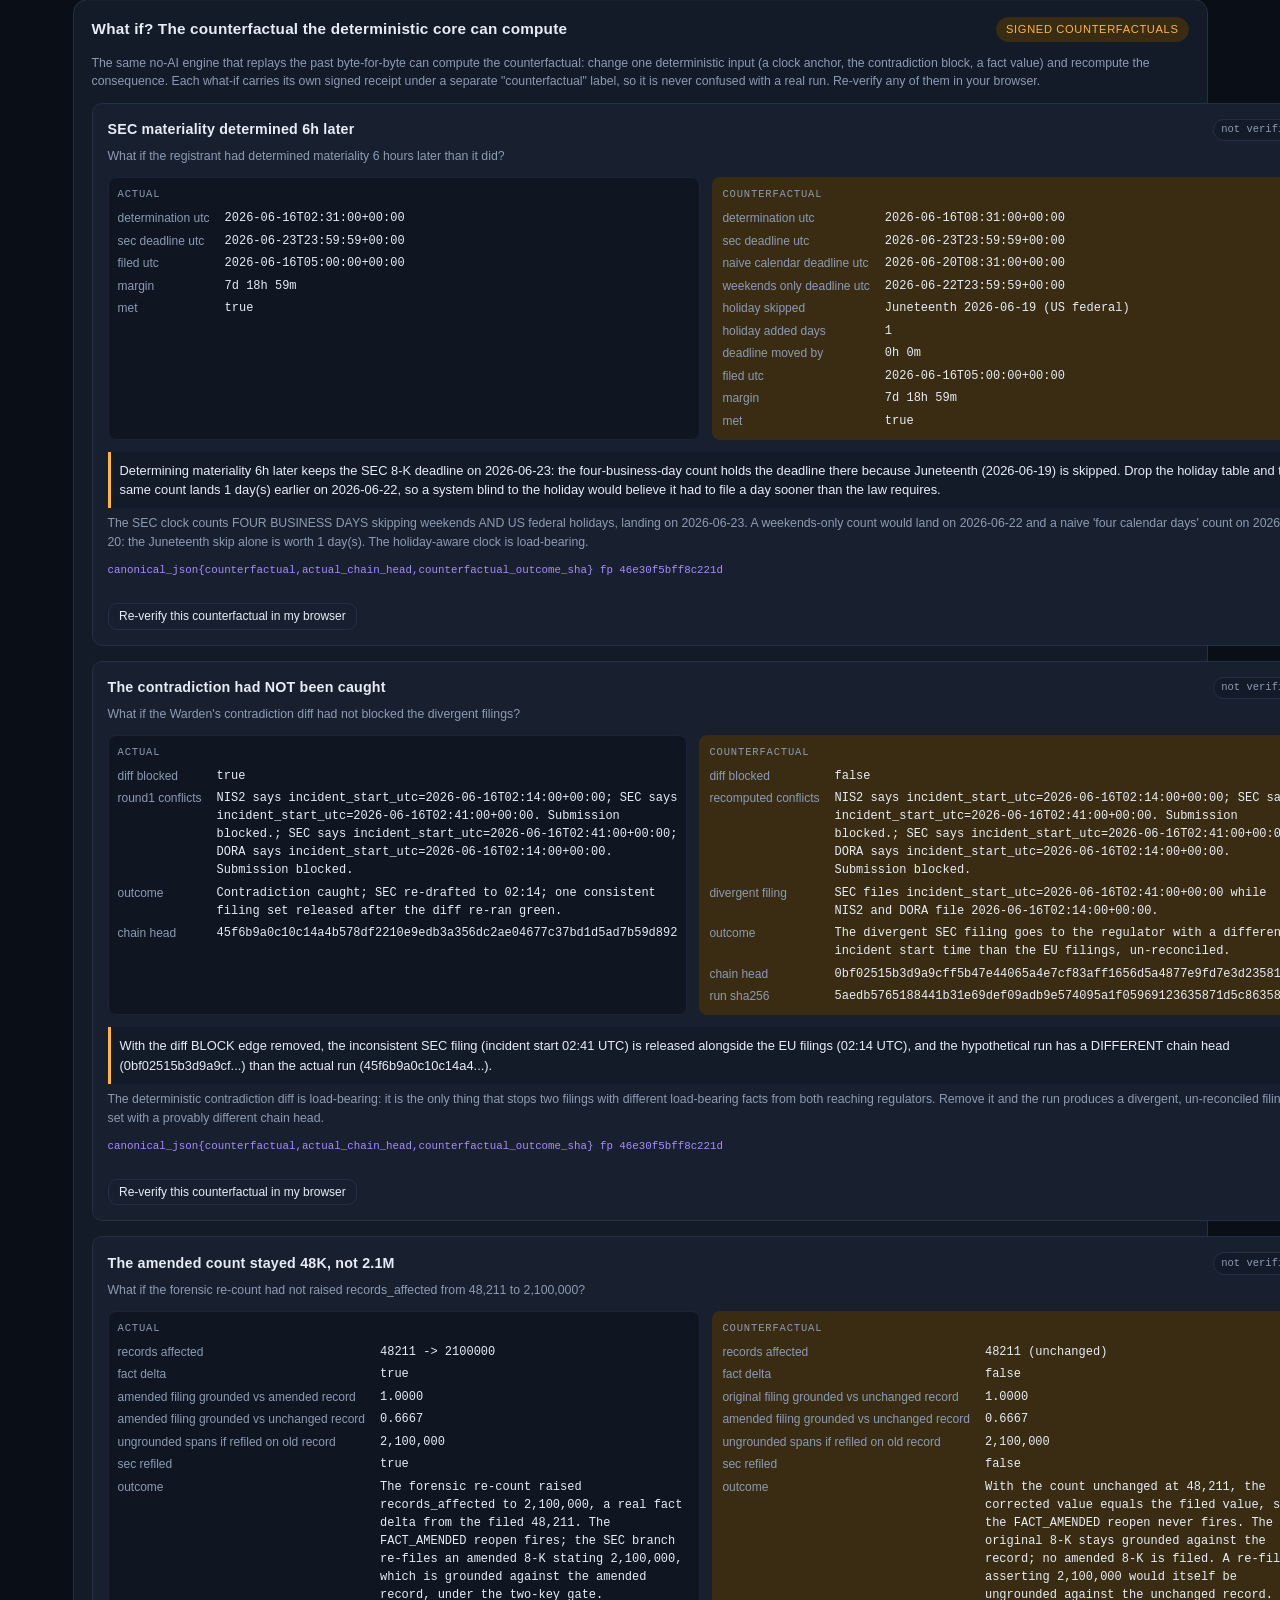
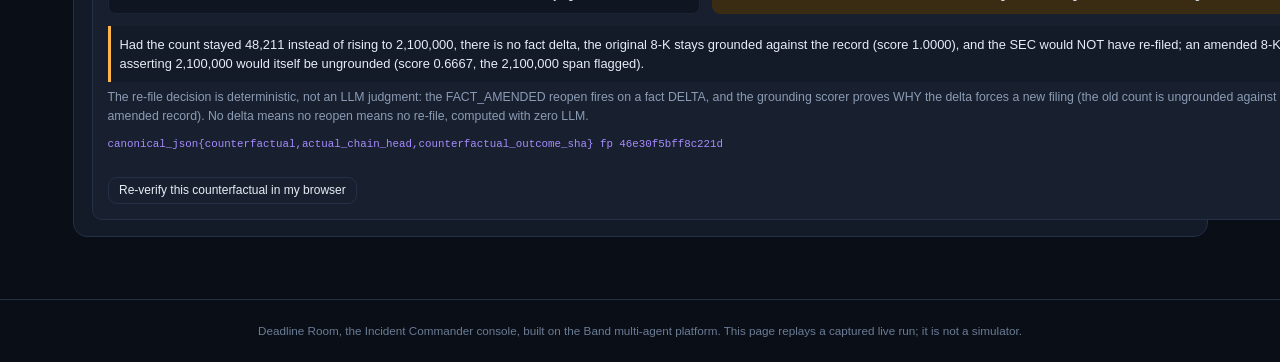
==== commit 36b4f052: "Add a What-If Console computing deterministic counterfactual replays of the sealed run, each signed " ====
--- a/web/index.html
+++ b/web/index.html
@@ -198,6 +198,15 @@
       <div id="filings" class="filings-grid"></div>
     </div>
   </section>
+
+  <section class="panel whatif-panel" id="whatif-panel" aria-label="What-If Console">
+    <div class="panel-head">
+      <h2>What if? The counterfactual the deterministic core can compute</h2>
+      <span class="badge amber">signed counterfactuals</span>
+    </div>
+    <p class="panel-sub muted small">The same no-AI engine that replays the past byte-for-byte can compute the counterfactual: change one deterministic input (a clock anchor, the contradiction block, a fact value) and recompute the consequence. Each what-if carries its own signed receipt under a separate "counterfactual" label, so it is never confused with a real run. Re-verify any of them in your browser.</p>
+    <div id="whatif-cards" class="whatif-cards"></div>
+  </section>
 </main>
 
 <footer class="footer">
--- a/web/styles.css
+++ b/web/styles.css
@@ -532,3 +532,42 @@
   .clock .bar > span { transition: none; }
   .intro-overlay { animation: none; }
 }
+
+/* ---- What-If Console (E9.3) ------------------------------------------------ */
+.whatif-cards { display: grid; gap: 1rem; }
+.whatif-card {
+  border: 1px solid var(--line); border-radius: 10px;
+  background: var(--panel-2); padding: 1rem;
+}
+.whatif-head { display: flex; align-items: center; justify-content: space-between; gap: 0.6rem; }
+.whatif-title { color: var(--text); text-transform: none; letter-spacing: 0.2px; font-size: 0.95rem; }
+.whatif-pill {
+  font-family: var(--mono); font-size: 0.7rem; padding: 0.15rem 0.5rem;
+  border-radius: 999px; border: 1px solid var(--line);
+  color: var(--muted); background: var(--panel);
+}
+.whatif-pill.ok { color: var(--green); border-color: var(--green-soft); background: var(--green-soft); }
+.whatif-pill.fail { color: var(--red); border-color: var(--red-soft); background: var(--red-soft); }
+.whatif-pill.warn { color: var(--amber); border-color: var(--amber-soft); background: var(--amber-soft); }
+.whatif-pill.pending { color: var(--muted); }
+.whatif-q { margin: 0.4rem 0 0.8rem; }
+.whatif-cols { display: grid; grid-template-columns: 1fr 1fr; gap: 0.8rem; }
+@media (max-width: 720px) { .whatif-cols { grid-template-columns: 1fr; } }
+.whatif-col { border: 1px solid var(--line-soft); border-radius: 8px; padding: 0.6rem; }
+.whatif-actual { background: var(--bg-2); }
+.whatif-cf { background: var(--amber-soft); border-color: var(--amber-soft); }
+.whatif-col-label {
+  font-family: var(--mono); font-size: 0.7rem; text-transform: uppercase;
+  letter-spacing: 0.08em; color: var(--muted); margin-bottom: 0.4rem;
+}
+.whatif-col .kv { margin: 0; font-size: 0.8rem; }
+.whatif-divergence {
+  margin: 0.8rem 0 0.4rem; padding: 0.6rem;
+  border-left: 3px solid var(--amber); background: var(--panel);
+  border-radius: 0 6px 6px 0; font-size: 0.86rem;
+}
+.whatif-load { margin: 0 0 0.6rem; }
+.whatif-receipt { margin: 0.4rem 0; }
+.whatif-receipt code { font-size: 0.72rem; color: var(--violet); word-break: break-all; }
+.whatif-detail { margin: 0.4rem 0; min-height: 1em; }
+.btn.small { font-size: 0.8rem; padding: 0.35rem 0.7rem; }
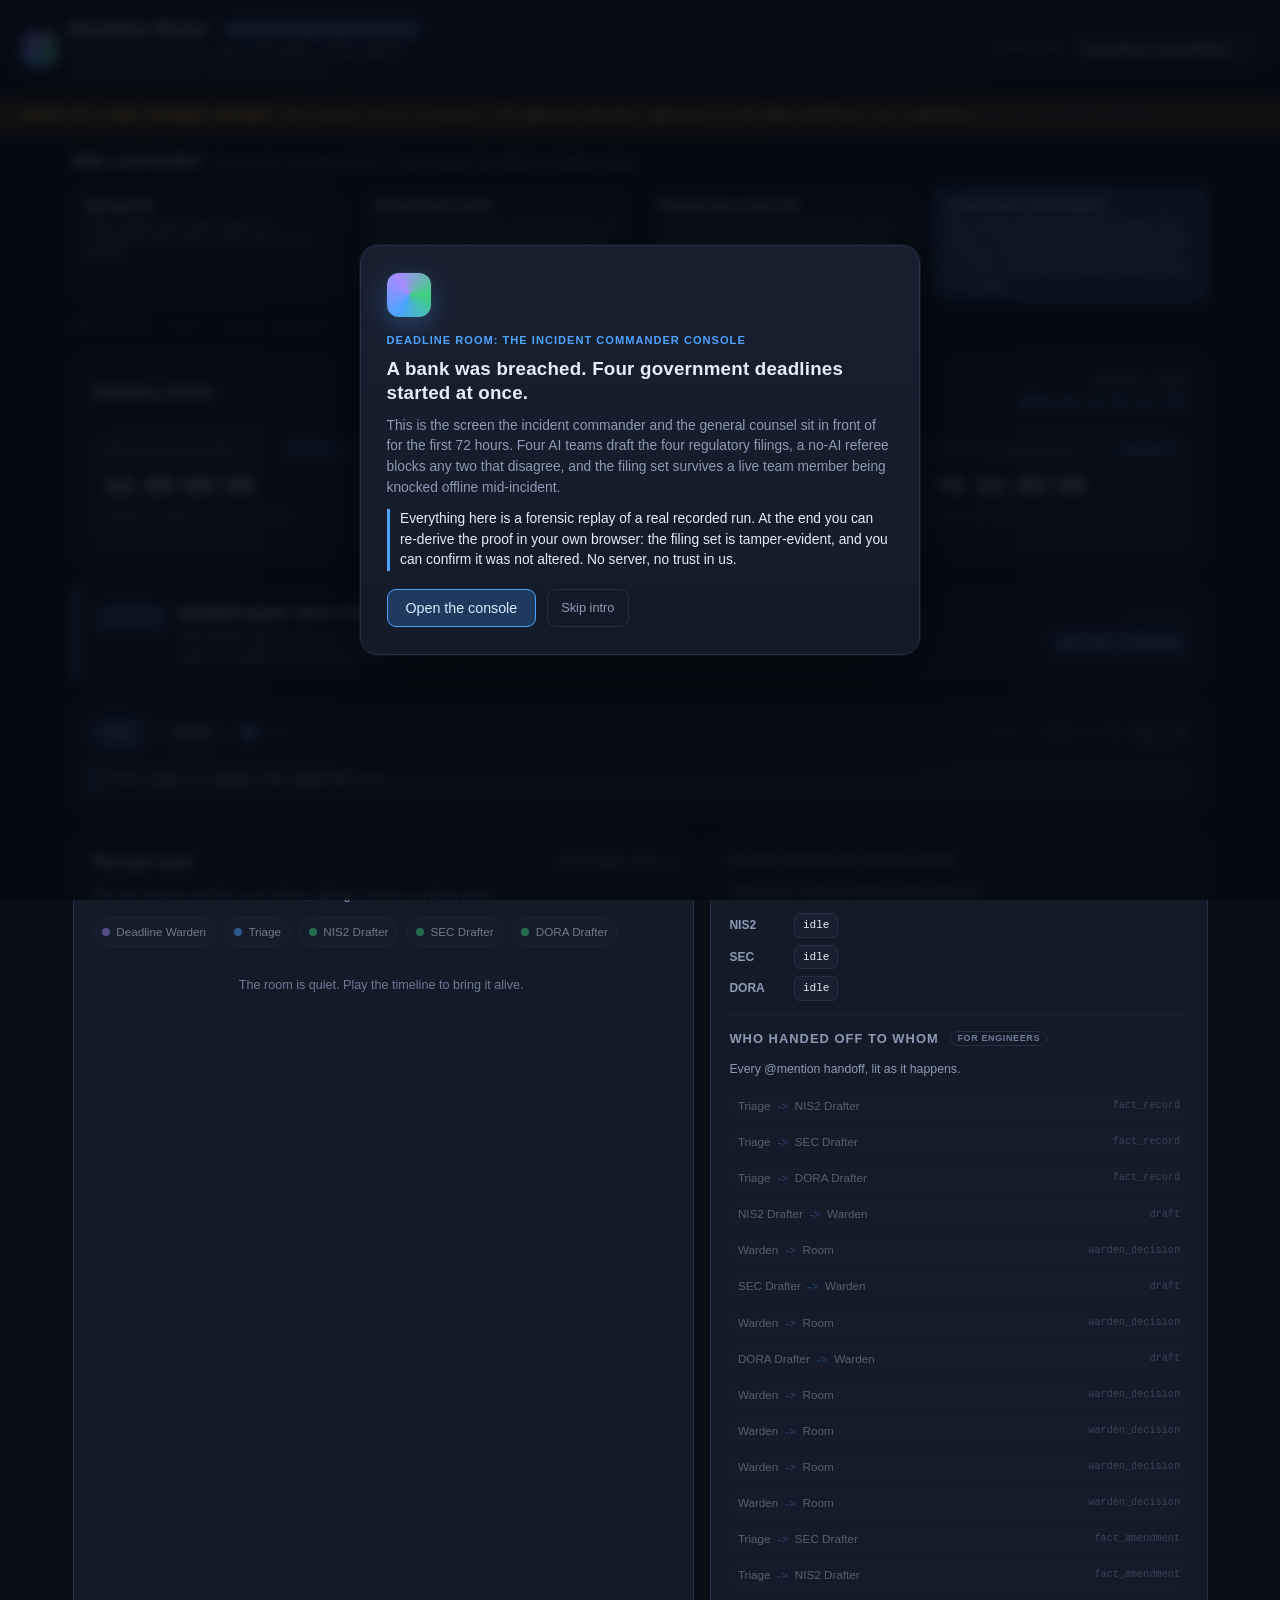
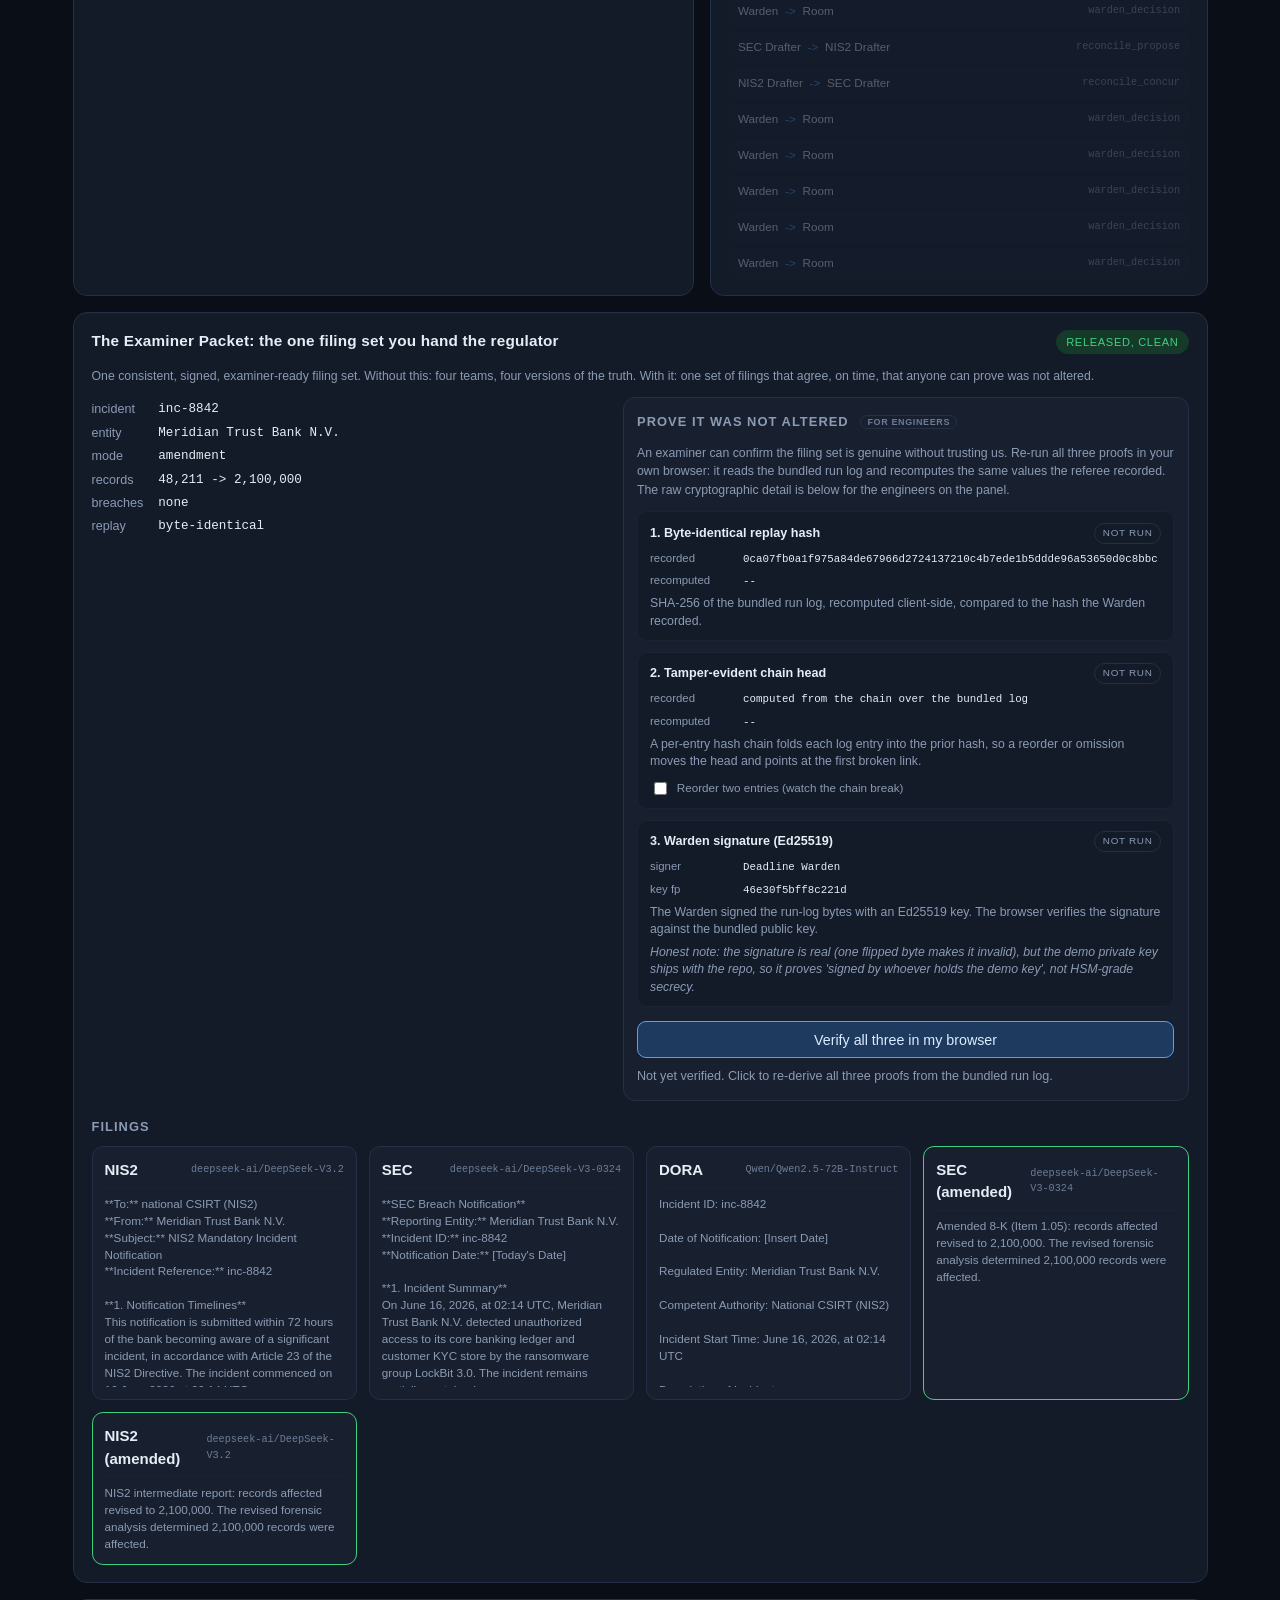
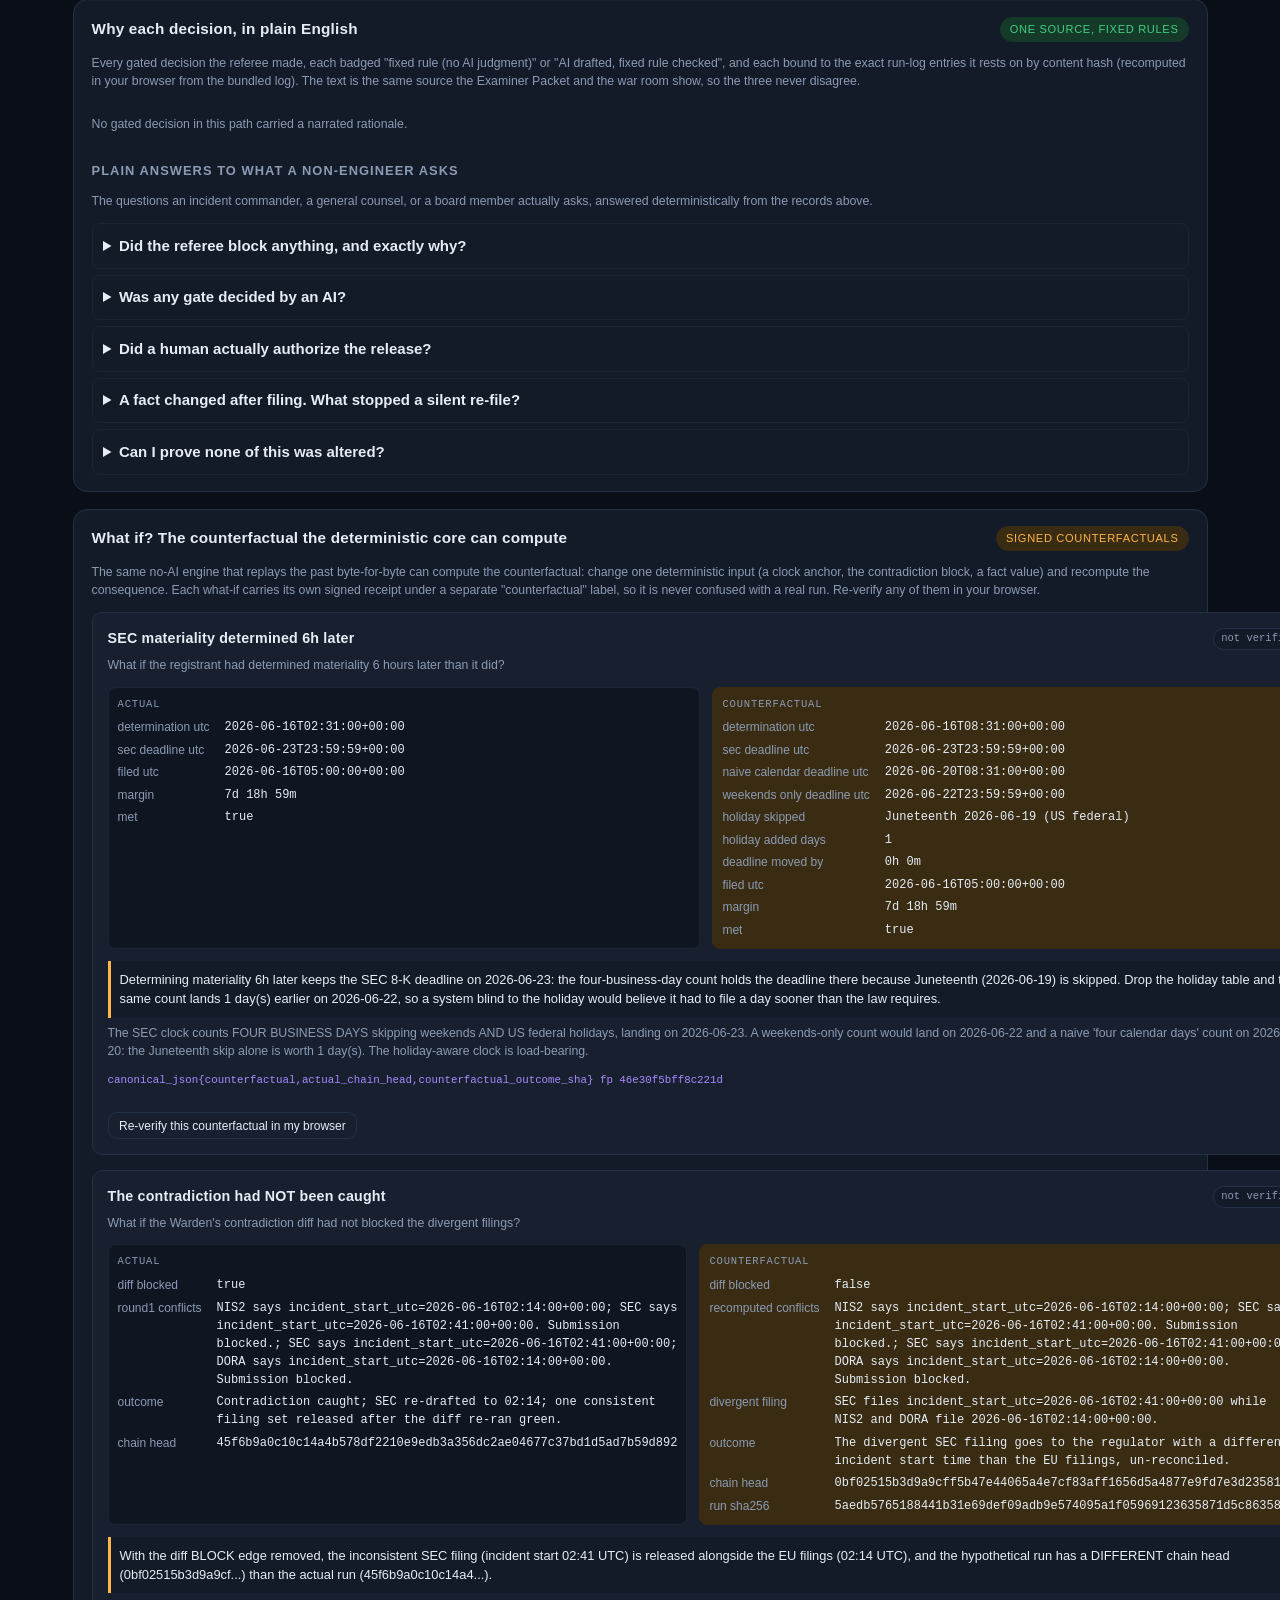
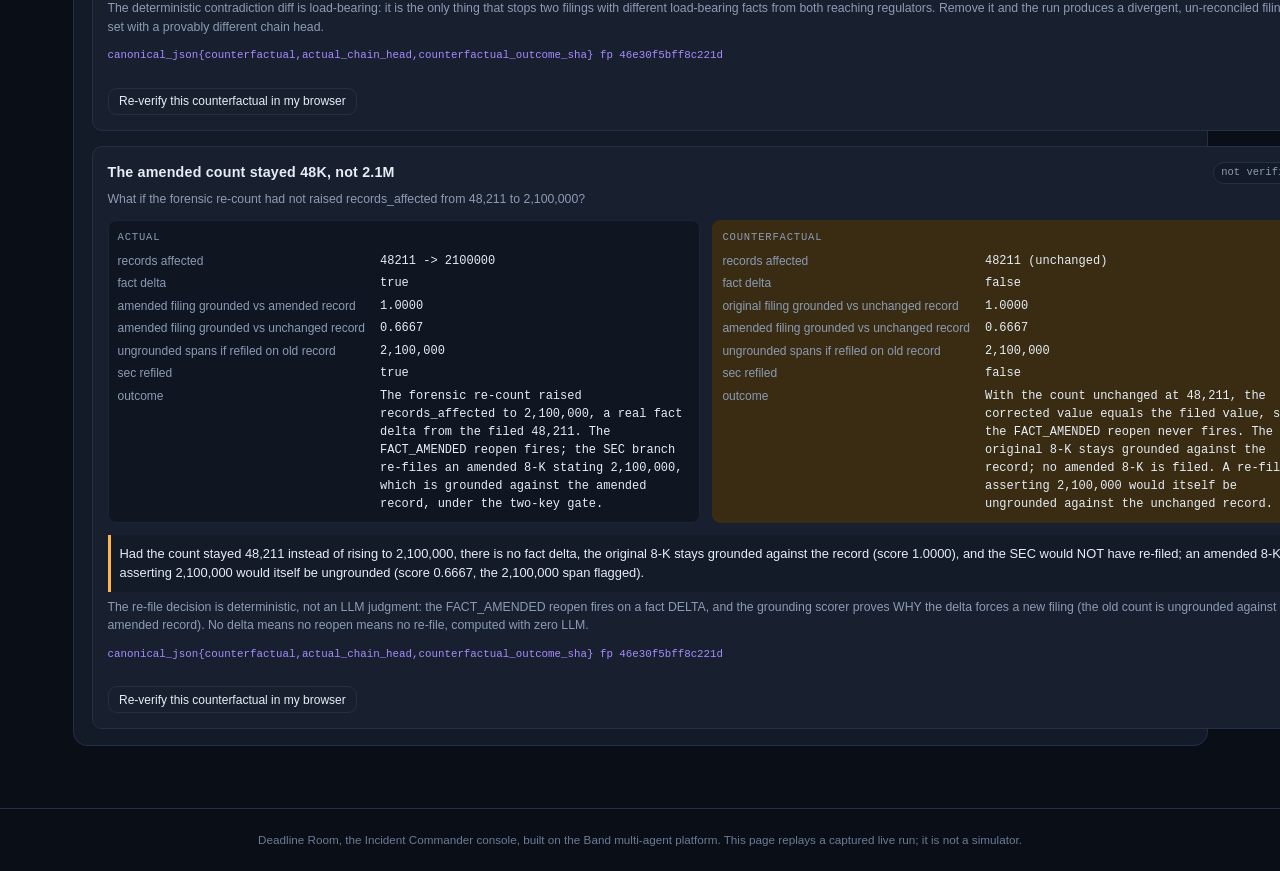
==== commit 59071d63: "Add a counter-question card, a determinism chip, a content-hash provenance trail, and a keyless expl" ====
--- a/web/index.html
+++ b/web/index.html
@@ -199,6 +199,22 @@
     </div>
   </section>
 
+  <!-- Explainability (E9.2): every gated decision with a determinism chip and a
+       provenance trail, plus the plain-English answers a non-engineer asks. -->
+  <section class="panel explain-panel" id="explain-panel" aria-label="Why each decision">
+    <div class="panel-head">
+      <h2>Why each decision, in plain English</h2>
+      <span class="badge green">one source, fixed rules</span>
+    </div>
+    <p class="panel-sub muted small">Every gated decision the referee made, each badged "fixed rule (no AI judgment)" or "AI drafted, fixed rule checked", and each bound to the exact run-log entries it rests on by content hash (recomputed in your browser from the bundled log). The text is the same source the Examiner Packet and the war room show, so the three never disagree.</p>
+    <div id="explain-cards" class="explain-cards"></div>
+    <div class="counter-questions-head">
+      <h3>Plain answers to what a non-engineer asks</h3>
+      <p class="muted small">The questions an incident commander, a general counsel, or a board member actually asks, answered deterministically from the records above.</p>
+    </div>
+    <div id="counter-questions" class="counter-questions"></div>
+  </section>
+
   <section class="panel whatif-panel" id="whatif-panel" aria-label="What-If Console">
     <div class="panel-head">
       <h2>What if? The counterfactual the deterministic core can compute</h2>
--- a/web/styles.css
+++ b/web/styles.css
@@ -571,3 +571,35 @@
 .whatif-receipt code { font-size: 0.72rem; color: var(--violet); word-break: break-all; }
 .whatif-detail { margin: 0.4rem 0; min-height: 1em; }
 .btn.small { font-size: 0.8rem; padding: 0.35rem 0.7rem; }
+
+/* ---- explainability (E9.2): decision chips, provenance, counter-questions ---- */
+.explain-cards { display: grid; gap: 0.7rem; margin-bottom: 1rem; }
+.explain-card {
+  border: 1px solid var(--line-soft); border-radius: 10px;
+  padding: 0.7rem 0.8rem; background: var(--panel-2);
+}
+.explain-head { display: flex; flex-wrap: wrap; align-items: center; gap: 0.5rem; }
+.explain-rule { font-family: var(--mono); font-size: 0.74rem; color: var(--muted); letter-spacing: 0.03em; }
+.explain-chip {
+  font-size: 0.68rem; font-weight: 650; text-transform: uppercase; letter-spacing: 0.05em;
+  padding: 0.12rem 0.5rem; border-radius: 999px; border: 1px solid var(--line);
+}
+.explain-chip.chip-ok { color: var(--green); background: var(--green-soft); border-color: var(--green-soft); }
+.explain-chip.chip-warn { color: var(--amber); background: var(--amber-soft); border-color: var(--amber-soft); }
+.explain-why { margin: 0.45rem 0 0.4rem; line-height: 1.45; color: var(--text); }
+.explain-prov { margin: 0; line-height: 1.4; }
+.prov-label { display: block; margin-bottom: 0.3rem; }
+.prov-hashes { display: flex; flex-wrap: wrap; gap: 0.35rem; }
+.prov-hashes code { font-size: 0.7rem; padding: 0.12rem 0.4rem; border-radius: 4px; word-break: break-all; }
+.prov-hashes code.prov-ok { color: var(--green); background: var(--green-soft); }
+.prov-hashes code.prov-miss { color: var(--amber); background: var(--amber-soft); }
+.counter-questions-head { margin: 1rem 0 0.5rem; }
+.counter-questions-head h3 { margin: 0 0 0.2rem; }
+.counter-questions { display: grid; gap: 0.4rem; }
+.cq {
+  border: 1px solid var(--line-soft); border-radius: 8px;
+  padding: 0.4rem 0.7rem; background: var(--panel);
+}
+.cq summary { cursor: pointer; font-weight: 600; padding: 0.3rem 0; }
+.cq[open] summary { border-bottom: 1px solid var(--line-soft); margin-bottom: 0.35rem; }
+.cq p { margin: 0.3rem 0; line-height: 1.45; }
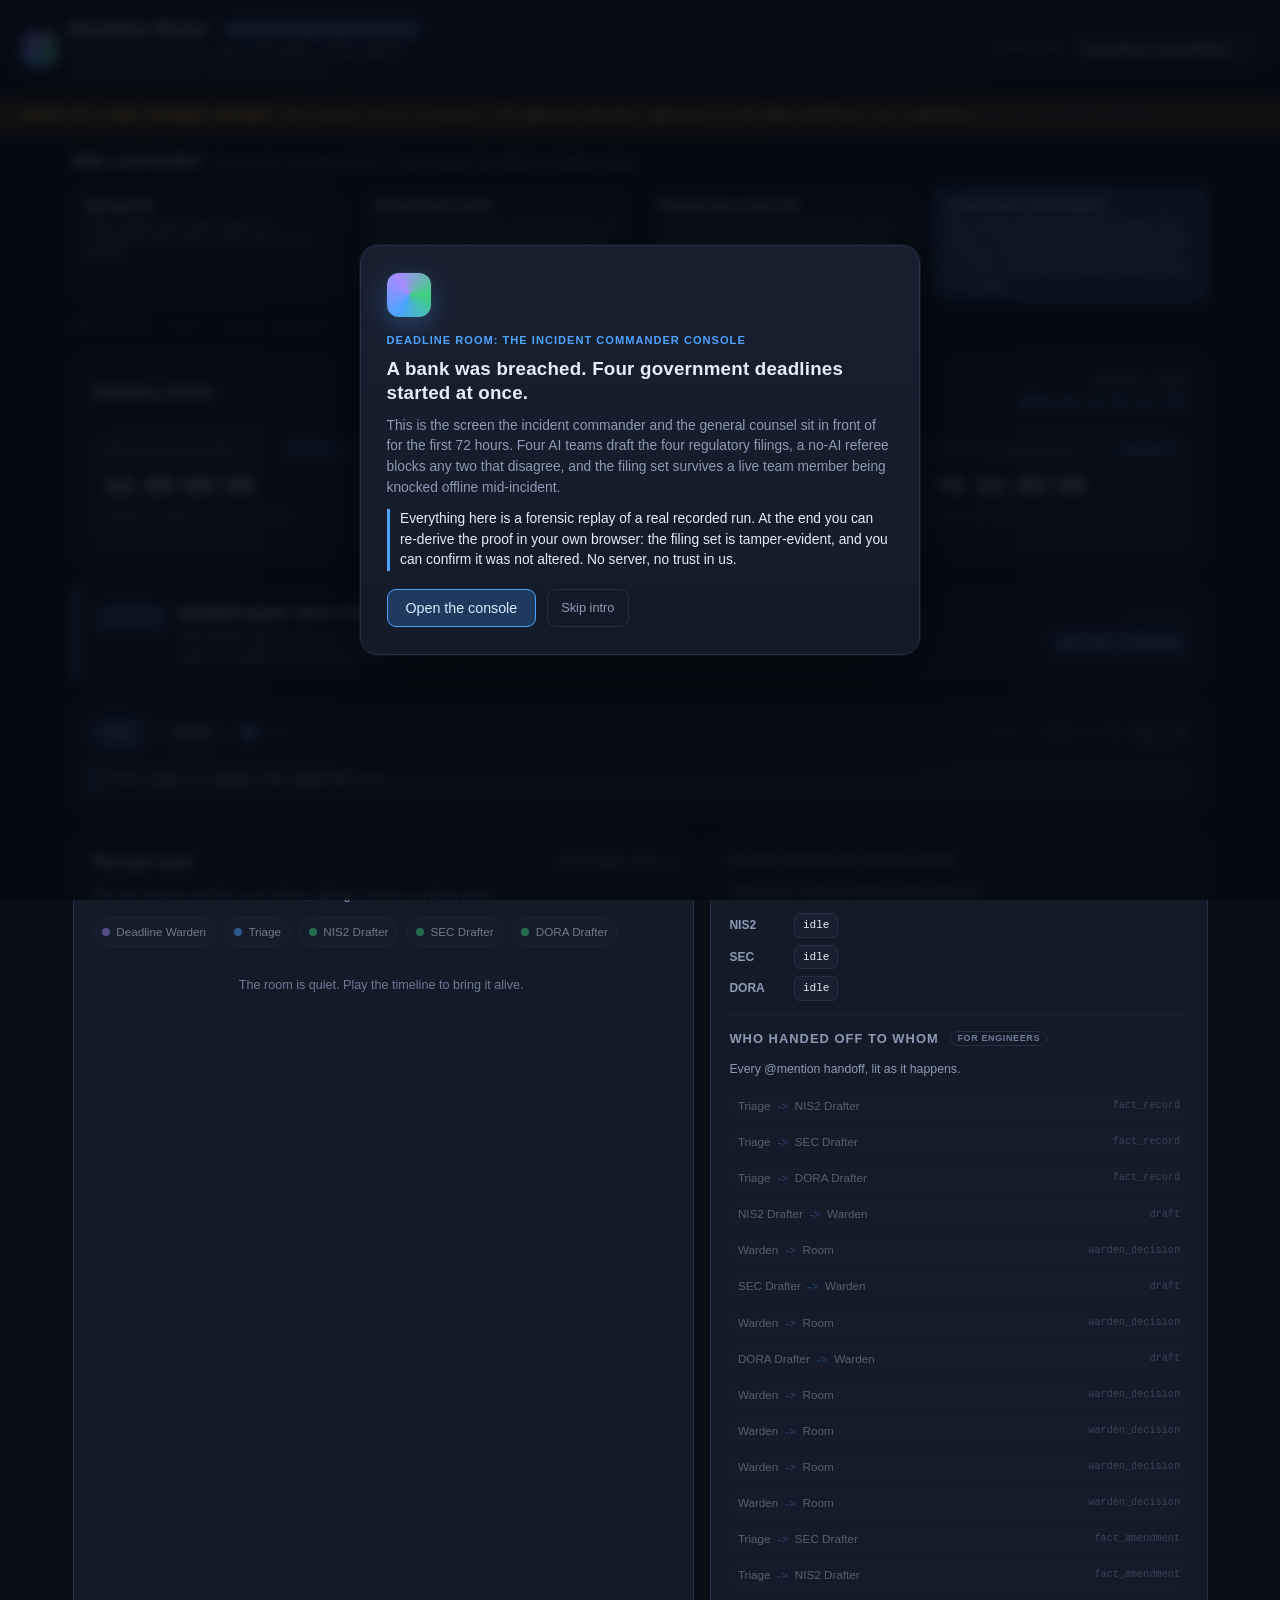
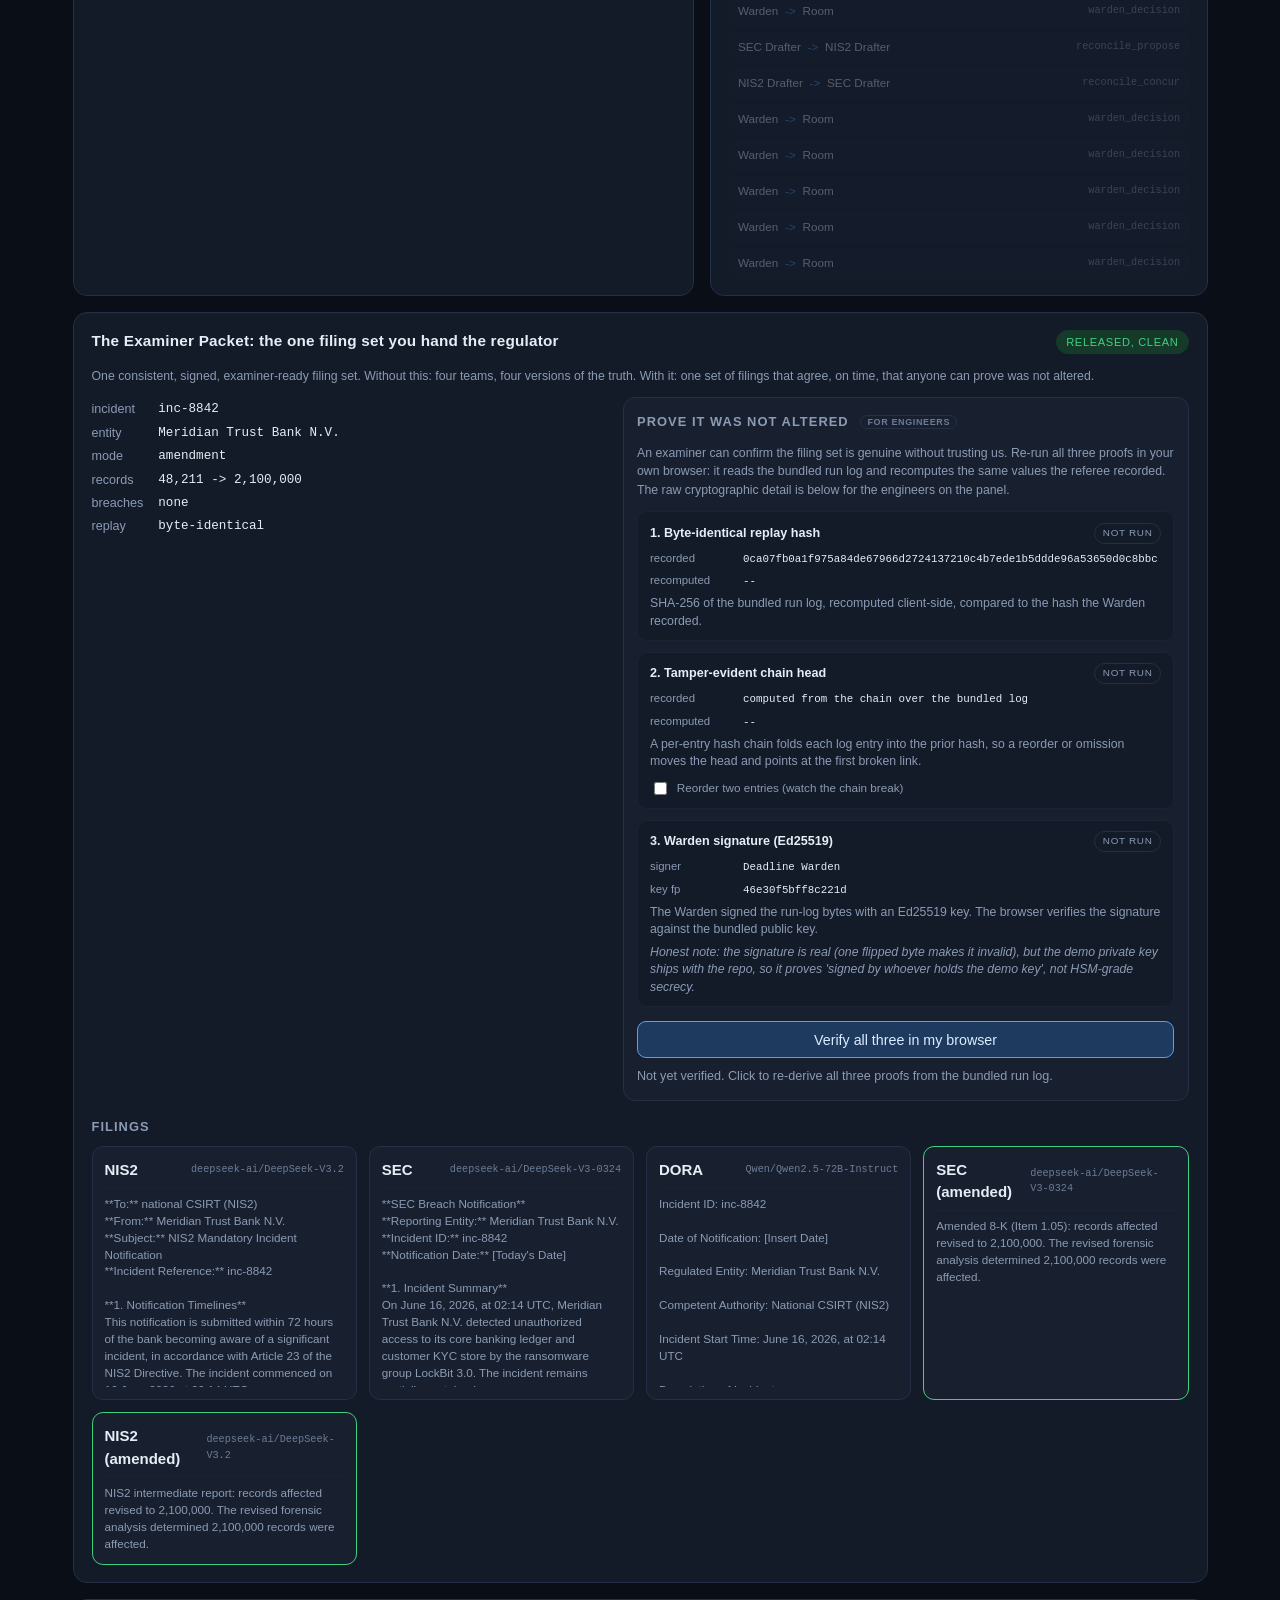
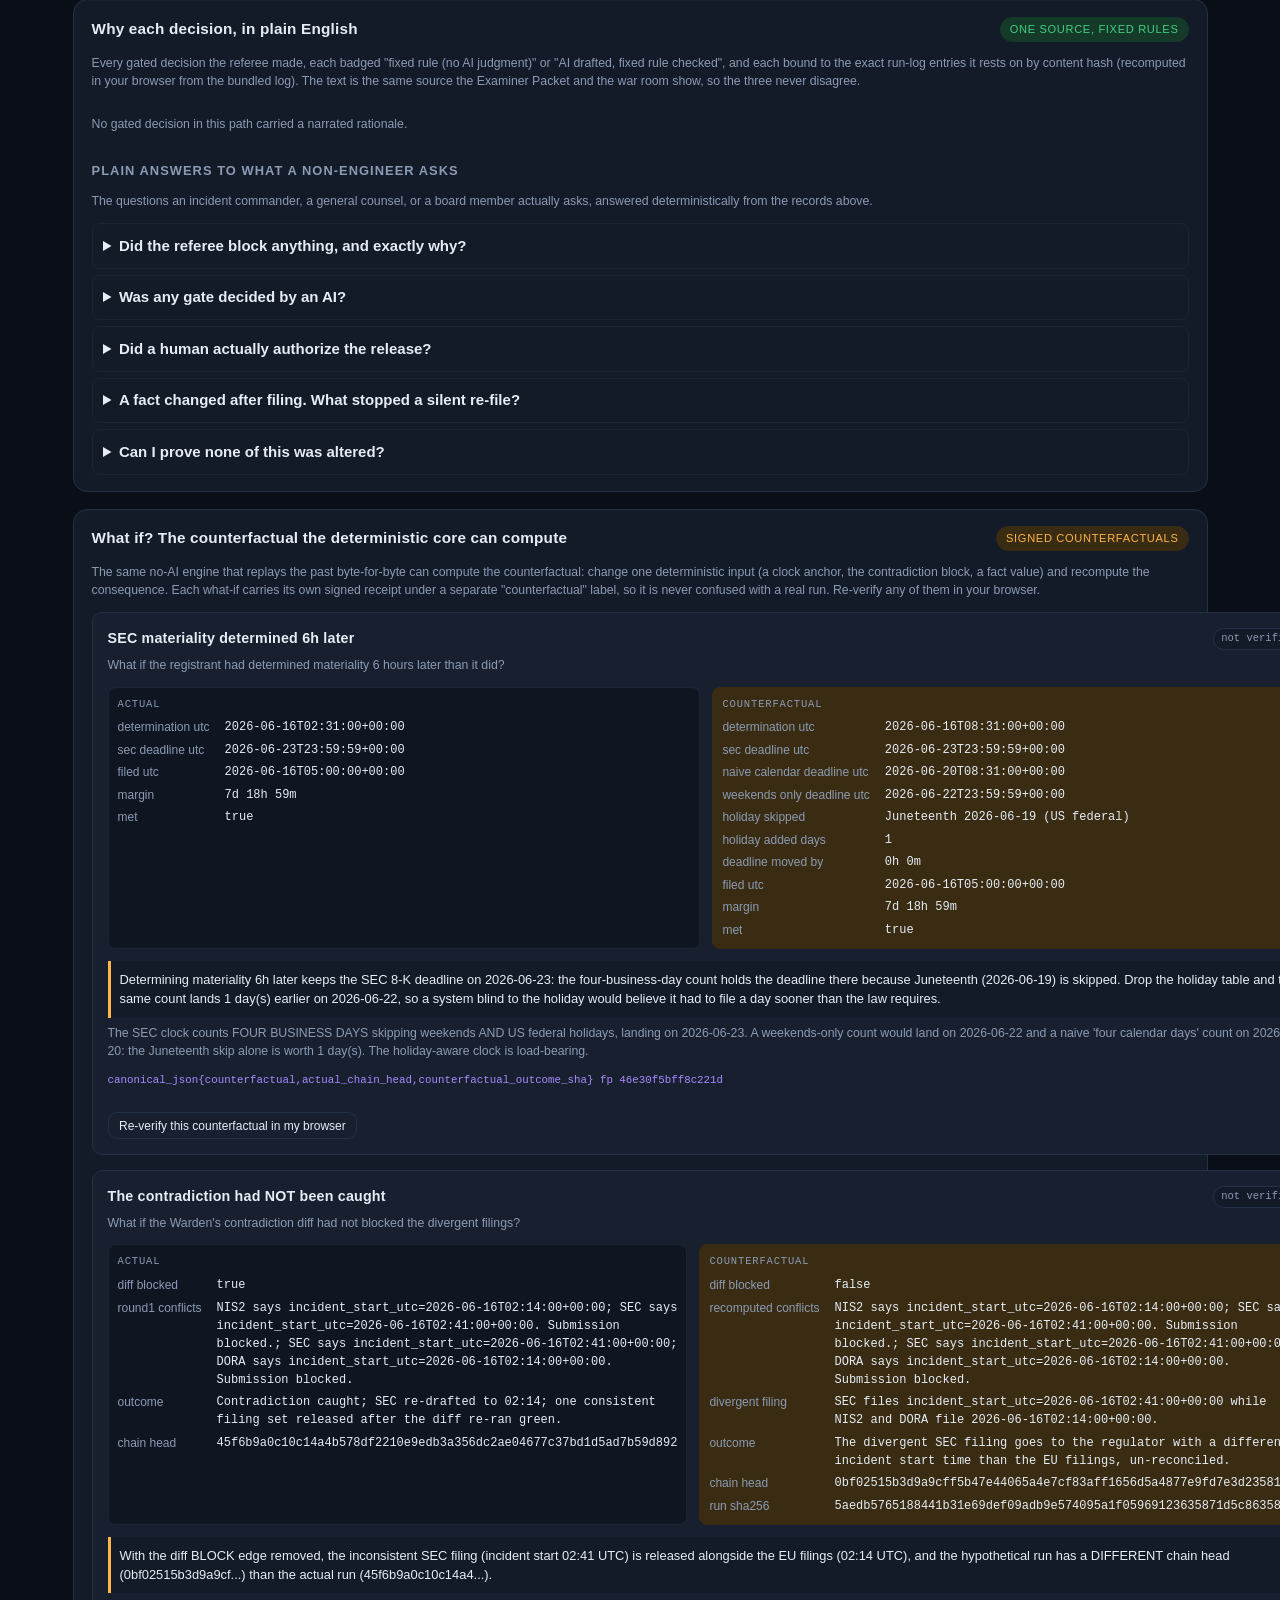
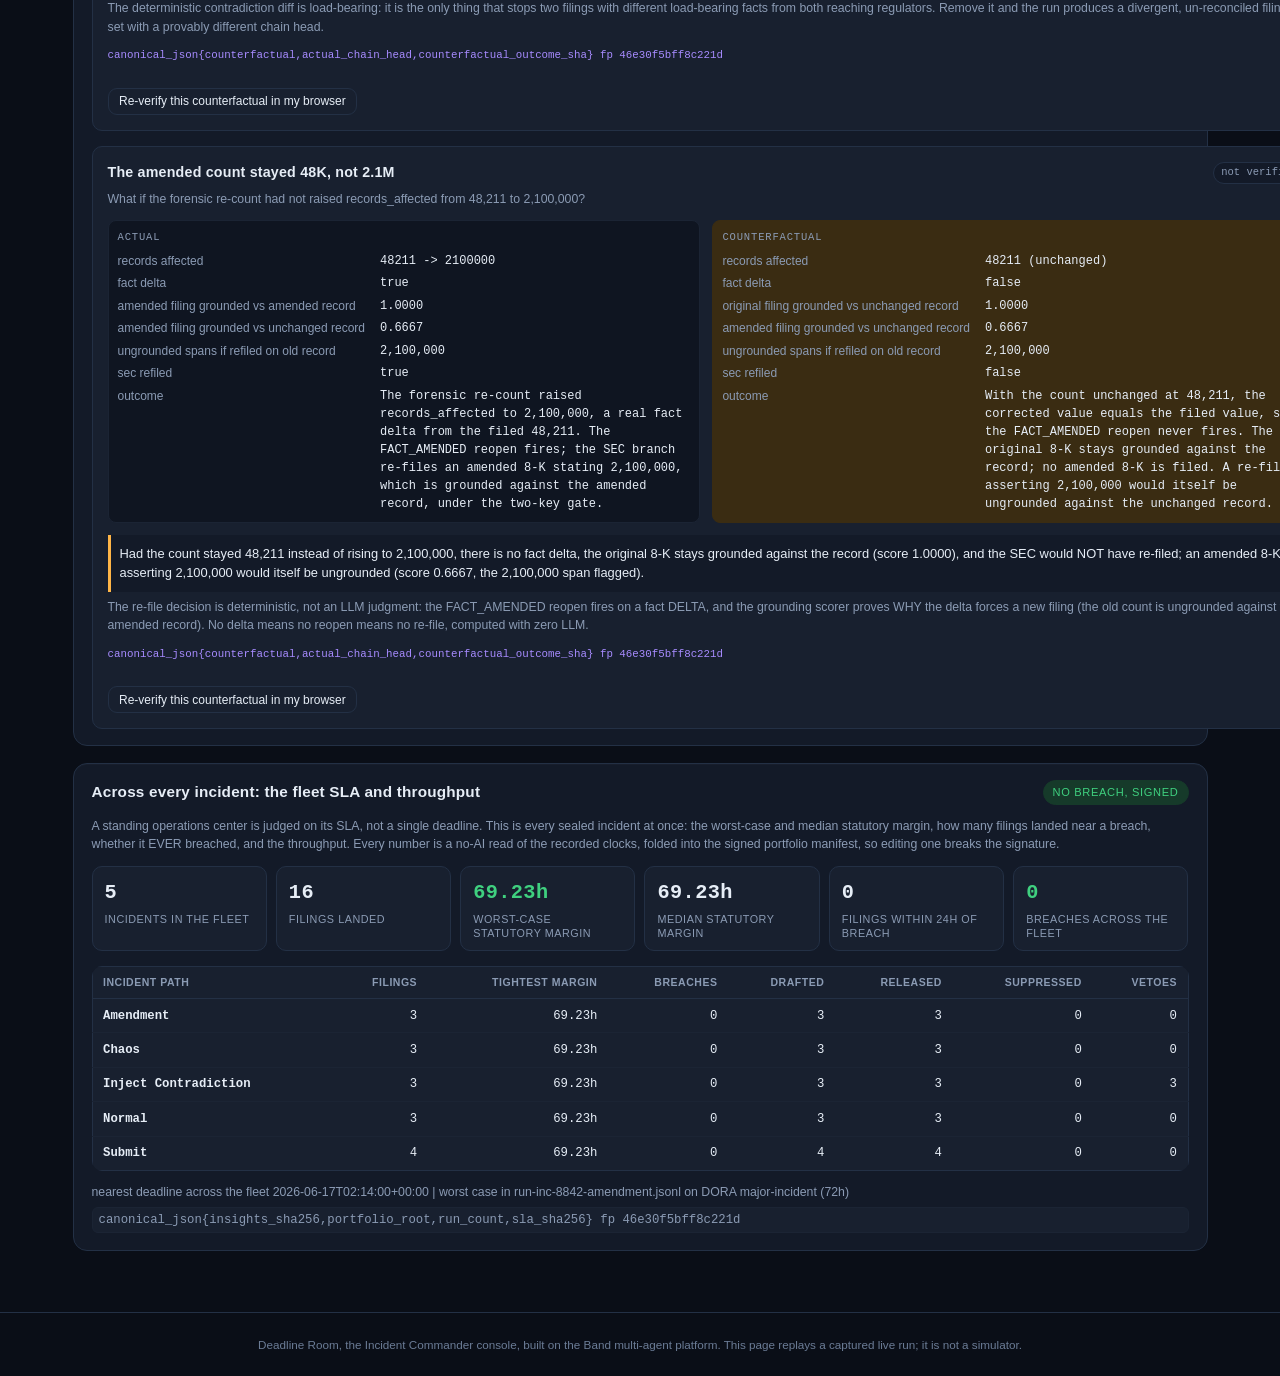
==== commit 1edc0eca: "Add a portfolio SLA and throughput roll-up across the fleet of sealed runs, folded into the signed m" ====
--- a/web/index.html
+++ b/web/index.html
@@ -223,6 +223,35 @@
     <p class="panel-sub muted small">The same no-AI engine that replays the past byte-for-byte can compute the counterfactual: change one deterministic input (a clock anchor, the contradiction block, a fact value) and recompute the consequence. Each what-if carries its own signed receipt under a separate "counterfactual" label, so it is never confused with a real run. Re-verify any of them in your browser.</p>
     <div id="whatif-cards" class="whatif-cards"></div>
   </section>
+
+  <!-- E6.4 Fleet SLA / throughput: the standing-operations-center view across
+       every sealed incident, folded from the signed portfolio manifest. -->
+  <section class="panel fleet-panel" id="fleet-panel" aria-label="Fleet SLA and throughput">
+    <div class="panel-head">
+      <h2>Across every incident: the fleet SLA and throughput</h2>
+      <span class="badge green" id="fleet-verdict-badge">signed rollup</span>
+    </div>
+    <p class="panel-sub muted small">A standing operations center is judged on its SLA, not a single deadline. This is every sealed incident at once: the worst-case and median statutory margin, how many filings landed near a breach, whether it EVER breached, and the throughput. Every number is a no-AI read of the recorded clocks, folded into the signed portfolio manifest, so editing one breaks the signature.</p>
+    <div id="fleet-summary" class="fleet-summary"></div>
+    <div class="fleet-table-wrap">
+      <table class="fleet-table" id="fleet-table">
+        <thead>
+          <tr>
+            <th>Incident path</th>
+            <th>Filings</th>
+            <th>Tightest margin</th>
+            <th>Breaches</th>
+            <th>Drafted</th>
+            <th>Released</th>
+            <th>Suppressed</th>
+            <th>Vetoes</th>
+          </tr>
+        </thead>
+        <tbody id="fleet-rows"></tbody>
+      </table>
+    </div>
+    <div id="fleet-receipt" class="fleet-receipt small muted"></div>
+  </section>
 </main>
 
 <footer class="footer">
--- a/web/styles.css
+++ b/web/styles.css
@@ -603,3 +603,54 @@
 .cq summary { cursor: pointer; font-weight: 600; padding: 0.3rem 0; }
 .cq[open] summary { border-bottom: 1px solid var(--line-soft); margin-bottom: 0.35rem; }
 .cq p { margin: 0.3rem 0; line-height: 1.45; }
+
+/* E6.4 fleet SLA / throughput board */
+.fleet-summary {
+  display: grid;
+  grid-template-columns: repeat(auto-fit, minmax(150px, 1fr));
+  gap: 0.6rem; margin: 0.6rem 0 1rem;
+}
+.fleet-stat {
+  border: 1px solid var(--line); border-radius: 10px;
+  background: var(--panel-2); padding: 0.7rem 0.8rem;
+  display: flex; flex-direction: column; gap: 0.25rem;
+}
+.fleet-stat-value {
+  font-family: var(--mono); font-size: 1.35rem; font-weight: 650;
+  color: var(--text); letter-spacing: 0.4px;
+}
+.fleet-stat-label {
+  font-size: 0.72rem; color: var(--muted);
+  text-transform: uppercase; letter-spacing: 0.05em; line-height: 1.3;
+}
+.fleet-stat.ok .fleet-stat-value { color: var(--green); }
+.fleet-stat.warn .fleet-stat-value { color: var(--amber); }
+.fleet-stat.danger .fleet-stat-value { color: var(--red); }
+.fleet-table-wrap { overflow-x: auto; border-radius: 10px; }
+.fleet-table {
+  width: 100%; border-collapse: collapse; font-size: 0.82rem;
+  background: var(--panel-2); border: 1px solid var(--line); border-radius: 10px;
+}
+.fleet-table th, .fleet-table td {
+  text-align: right; padding: 0.5rem 0.7rem;
+  border-bottom: 1px solid var(--line-soft);
+}
+.fleet-table th:first-child, .fleet-table td:first-child { text-align: left; }
+.fleet-table thead th {
+  color: var(--muted); font-size: 0.7rem; font-weight: 600;
+  text-transform: uppercase; letter-spacing: 0.05em;
+  border-bottom: 1px solid var(--line);
+}
+.fleet-table tbody tr:last-child td { border-bottom: none; }
+.fleet-table td { font-family: var(--mono); color: var(--text); }
+.fleet-run-name {
+  font-family: inherit; color: var(--text); font-weight: 600;
+  text-transform: capitalize;
+}
+.fleet-cell-danger { color: var(--red); }
+.fleet-receipt { margin-top: 0.8rem; display: grid; gap: 0.35rem; }
+.fleet-receipt code {
+  color: var(--muted); background: var(--panel-2);
+  border: 1px solid var(--line-soft); border-radius: 6px;
+  padding: 0.2rem 0.4rem; display: inline-block; word-break: break-all;
+}
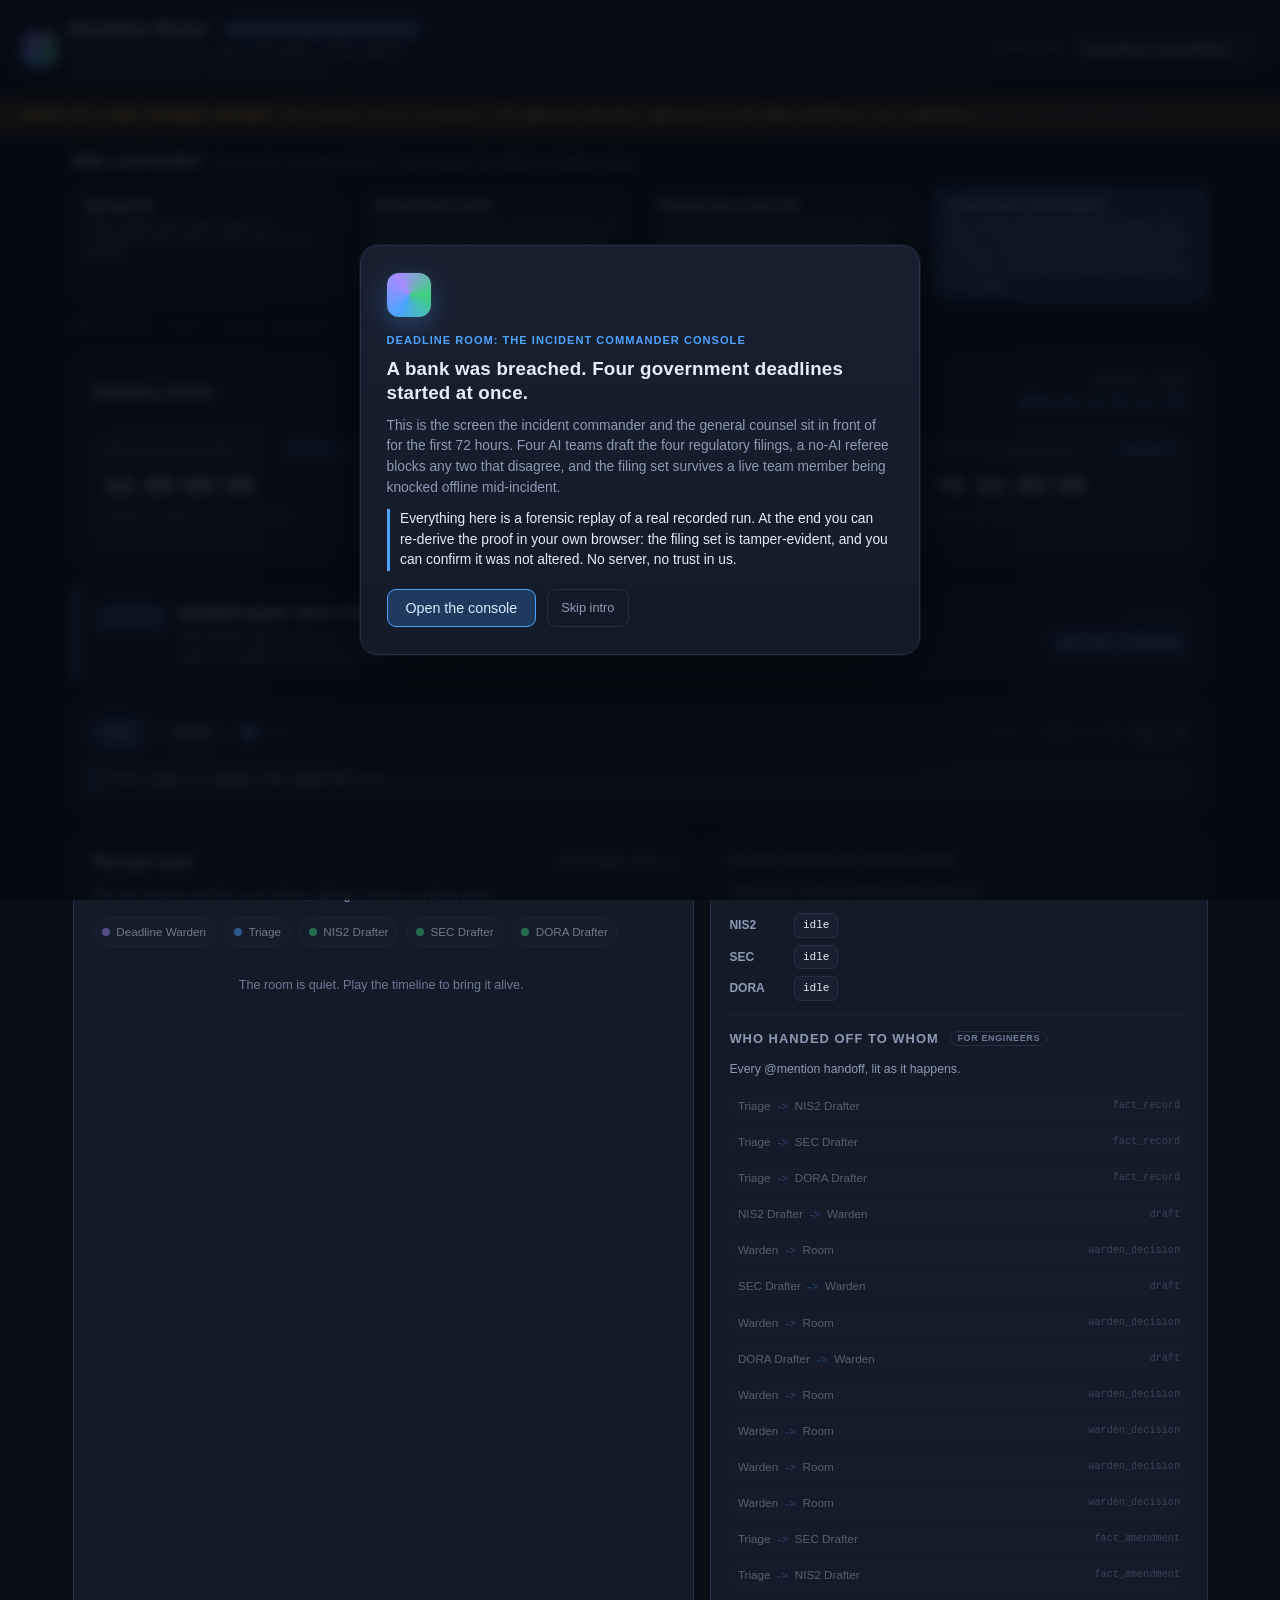
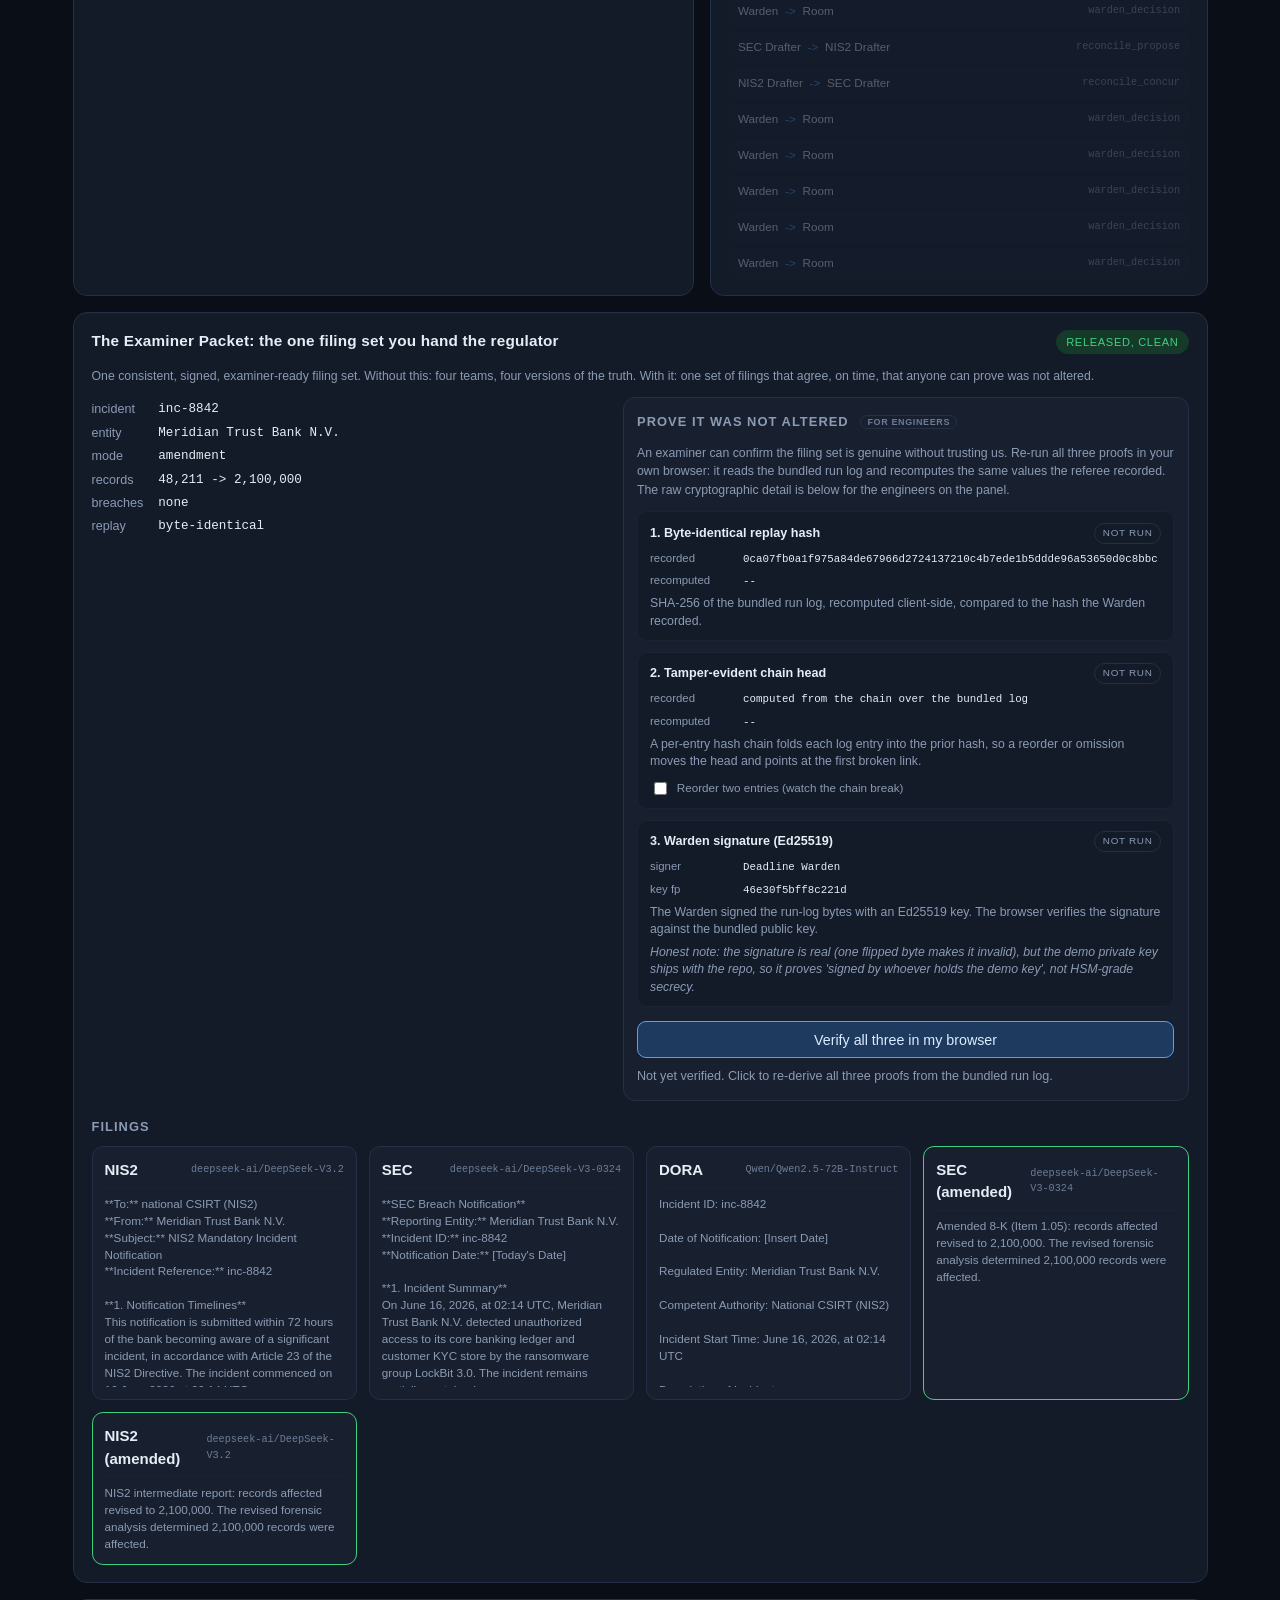
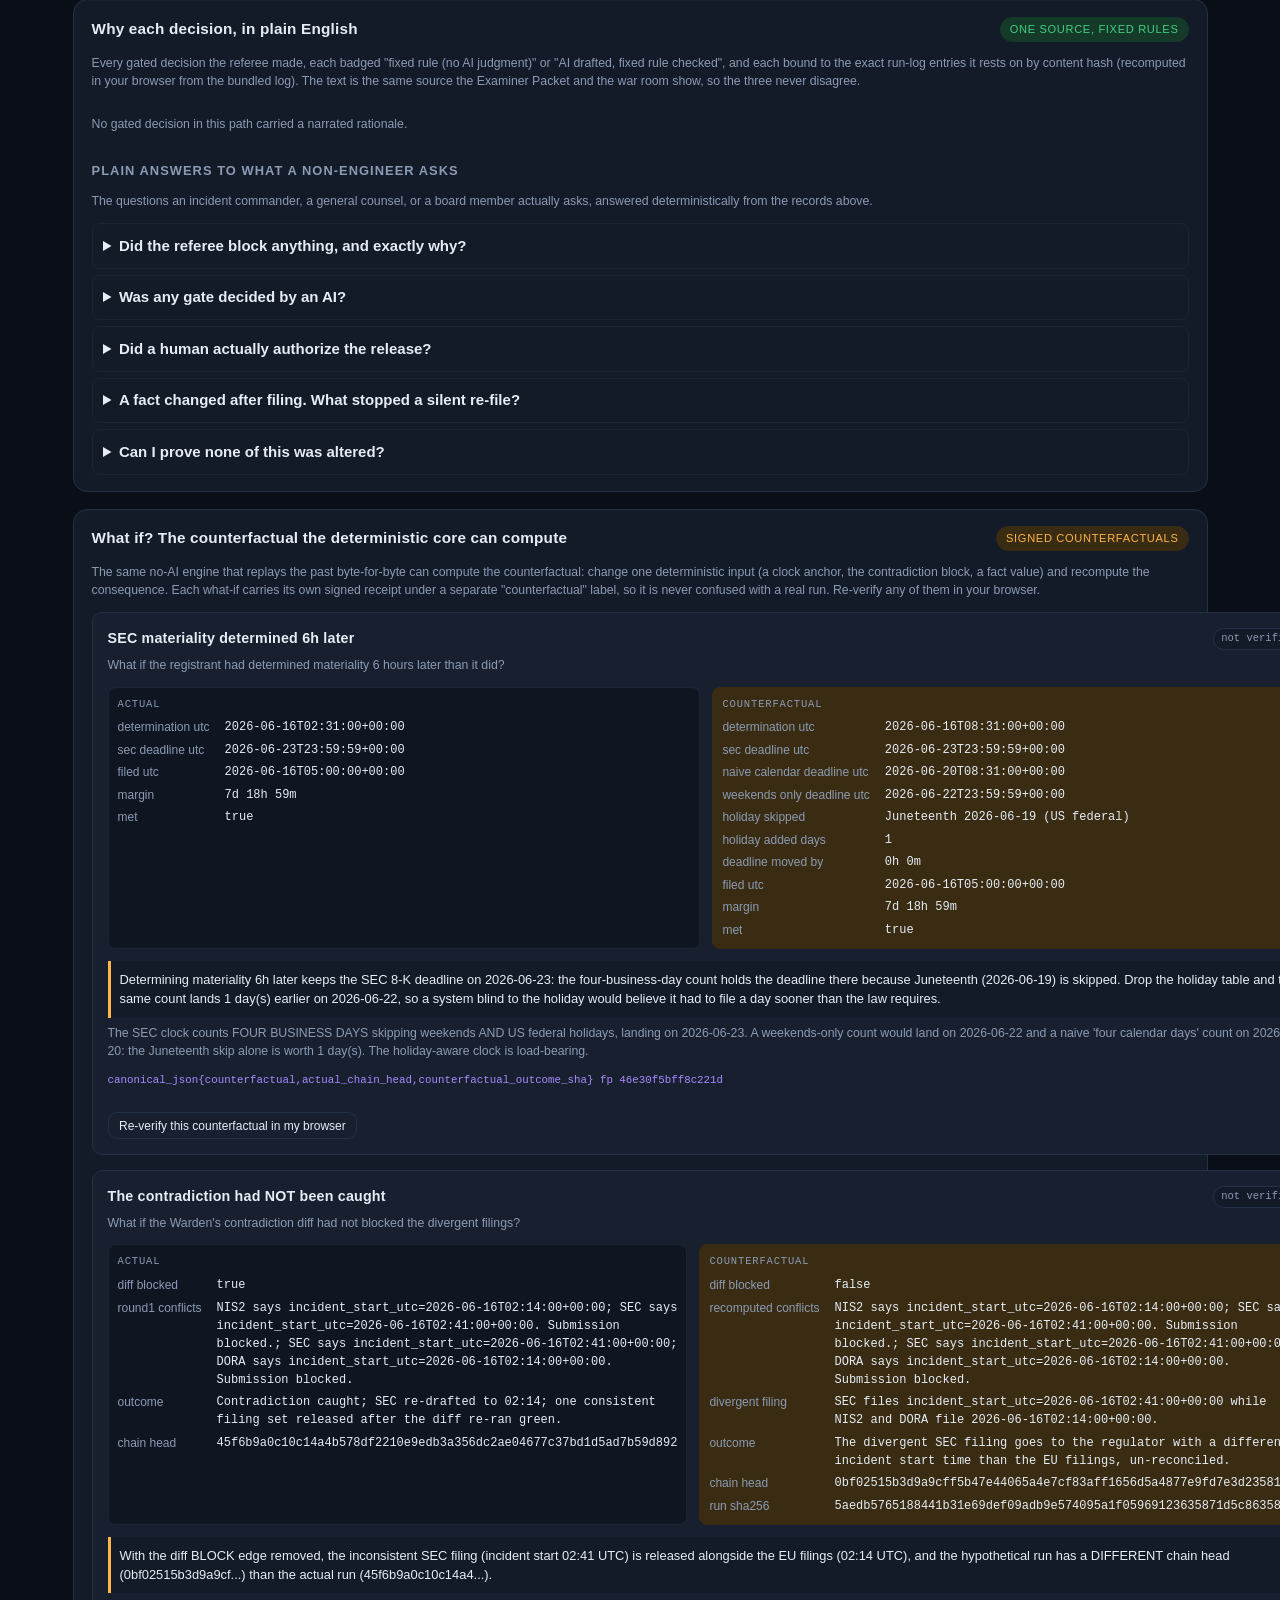
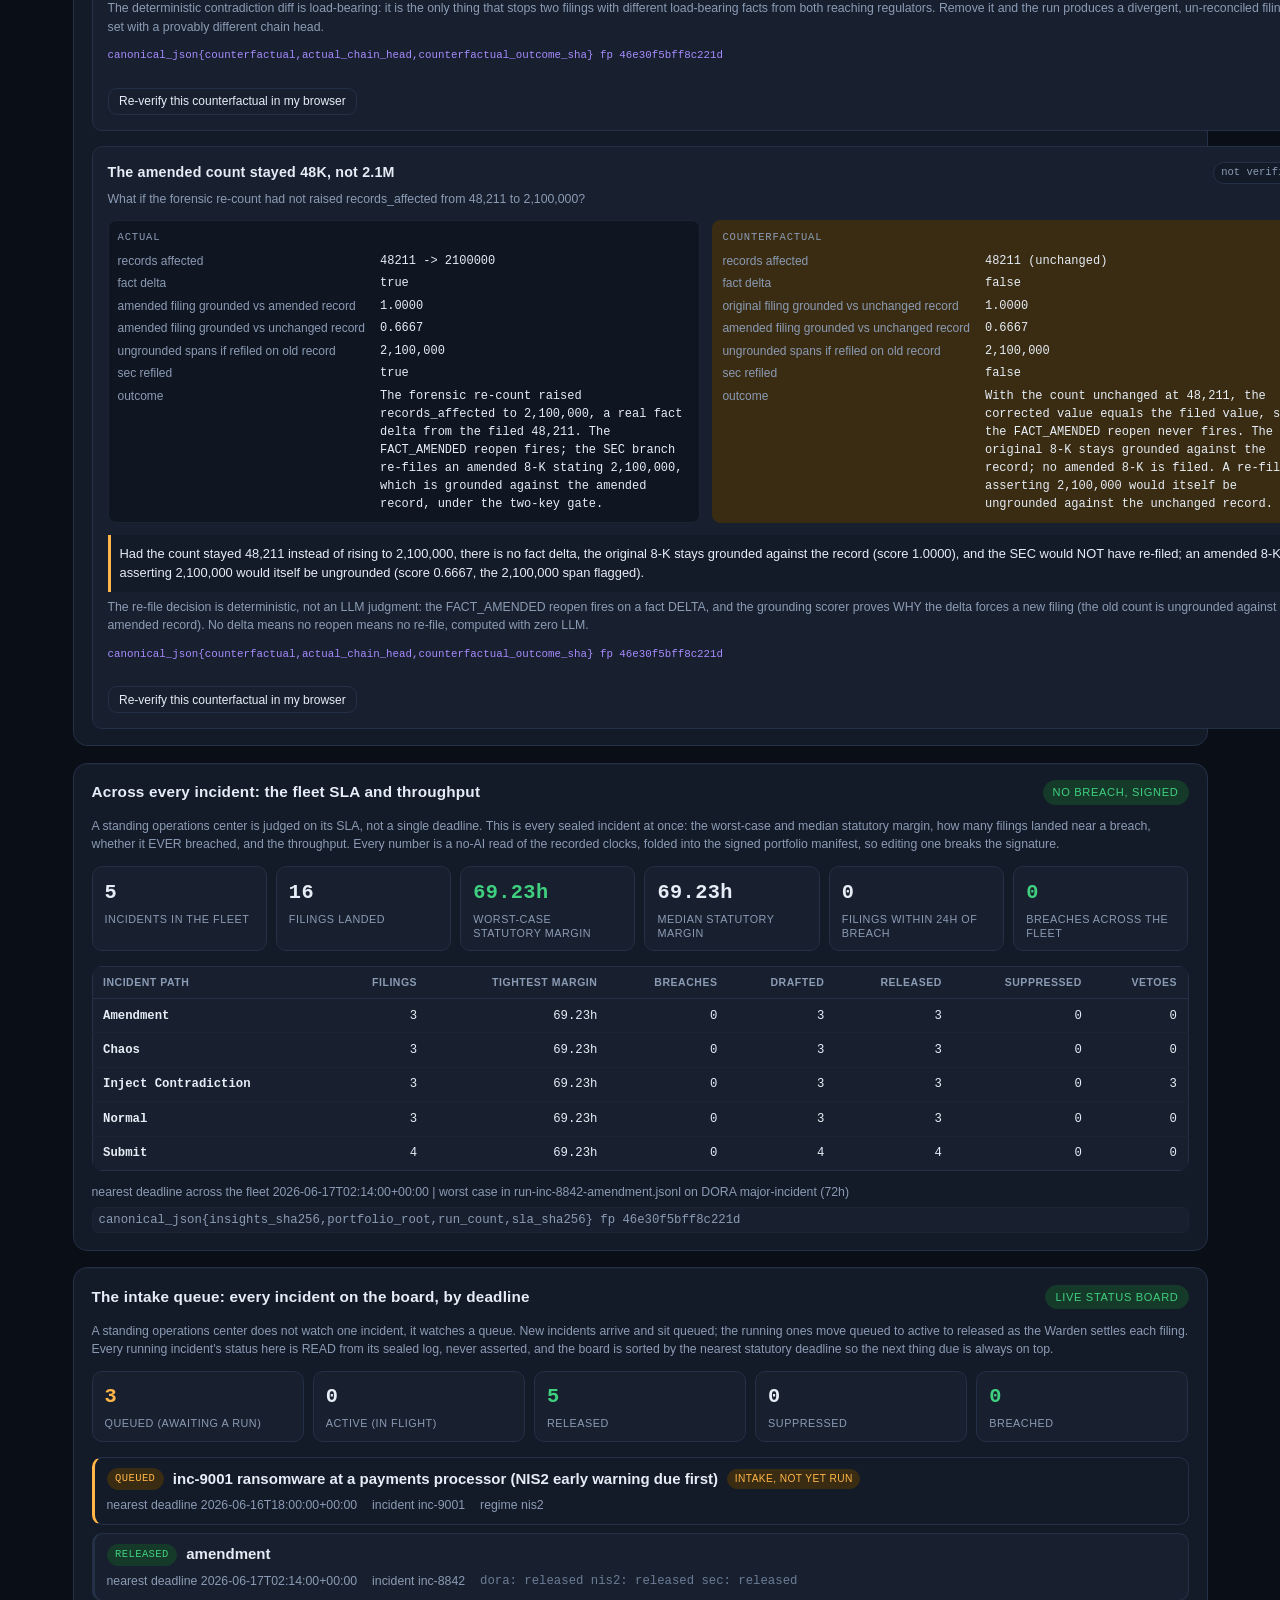
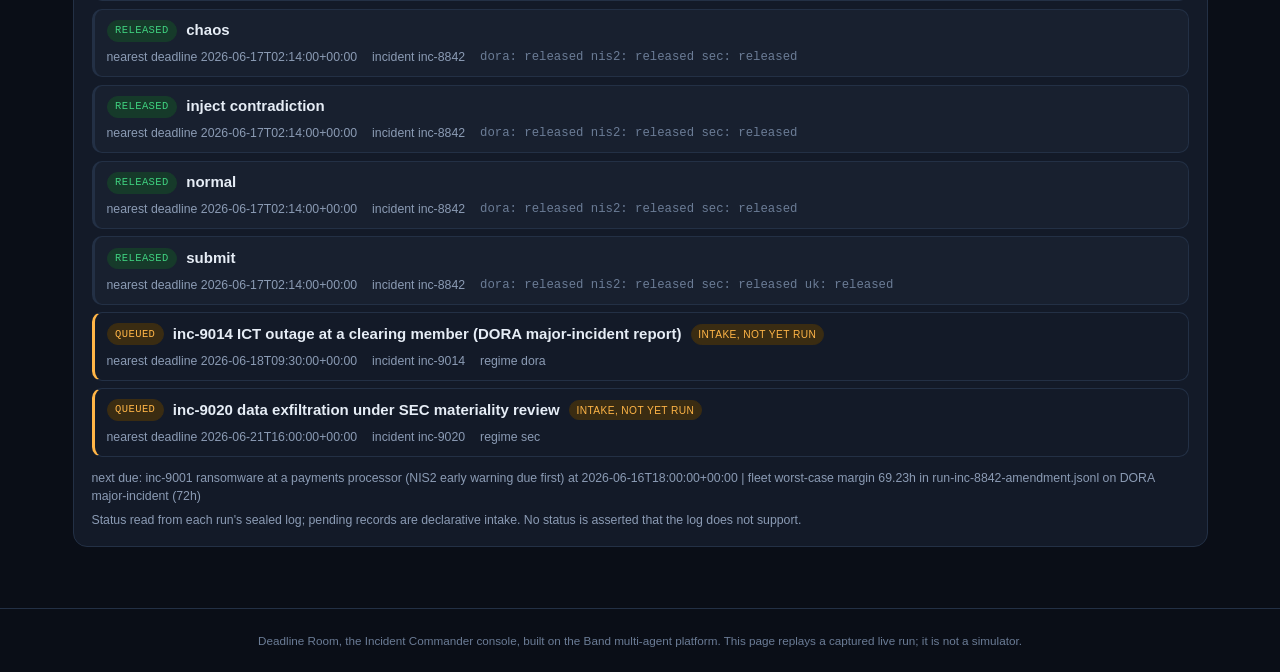
==== commit 04e782be: "Add a deterministic incident intake queue and status board reading each run's terminal status from i" ====
--- a/web/index.html
+++ b/web/index.html
@@ -252,6 +252,20 @@
     </div>
     <div id="fleet-receipt" class="fleet-receipt small muted"></div>
   </section>
+
+  <!-- E6.6 Intake queue + status board: the standing-ops-center frame over the
+       REAL sealed runs plus the declarative pending intake set. Each running
+       incident's status is READ from its sealed log; pending records sit queued. -->
+  <section class="panel queue-panel" id="queue-panel" aria-label="Incident intake queue and status board">
+    <div class="panel-head">
+      <h2>The intake queue: every incident on the board, by deadline</h2>
+      <span class="badge green" id="queue-badge">live status board</span>
+    </div>
+    <p class="panel-sub muted small">A standing operations center does not watch one incident, it watches a queue. New incidents arrive and sit queued; the running ones move queued to active to released as the Warden settles each filing. Every running incident's status here is READ from its sealed log, never asserted, and the board is sorted by the nearest statutory deadline so the next thing due is always on top.</p>
+    <div id="queue-summary" class="queue-summary"></div>
+    <div class="queue-board" id="queue-board"></div>
+    <div id="queue-receipt" class="queue-receipt small muted"></div>
+  </section>
 </main>
 
 <footer class="footer">
--- a/web/styles.css
+++ b/web/styles.css
@@ -654,3 +654,40 @@
   border: 1px solid var(--line-soft); border-radius: 6px;
   padding: 0.2rem 0.4rem; display: inline-block; word-break: break-all;
 }
+
+/* E6.6 intake queue + status board */
+.queue-summary {
+  display: grid;
+  grid-template-columns: repeat(auto-fit, minmax(150px, 1fr));
+  gap: 0.6rem; margin: 0.6rem 0 1rem;
+}
+.queue-board { display: grid; gap: 0.5rem; }
+.queue-row {
+  border: 1px solid var(--line); border-radius: 10px;
+  background: var(--panel-2); padding: 0.65rem 0.8rem;
+  border-left: 3px solid var(--line);
+  display: grid; gap: 0.4rem;
+}
+.queue-kind-pending { border-left-color: var(--amber); background: var(--panel); }
+.queue-row-head { display: flex; align-items: center; gap: 0.6rem; flex-wrap: wrap; }
+.queue-row-label { font-weight: 600; color: var(--text); }
+.queue-tag {
+  font-size: 0.68rem; color: var(--amber);
+  border: 1px solid var(--amber-soft); background: var(--amber-soft);
+  border-radius: 999px; padding: 0.1rem 0.45rem;
+  text-transform: uppercase; letter-spacing: 0.04em;
+}
+.queue-pill {
+  font-family: var(--mono); font-size: 0.7rem;
+  padding: 0.14rem 0.5rem; border-radius: 999px;
+  border: 1px solid var(--line); color: var(--muted);
+  text-transform: uppercase; letter-spacing: 0.04em; white-space: nowrap;
+}
+.queue-pill-queued { color: var(--amber); border-color: var(--amber-soft); background: var(--amber-soft); }
+.queue-pill-active { color: var(--accent); border-color: var(--accent-soft); background: var(--accent-soft); }
+.queue-pill-released { color: var(--green); border-color: var(--green-soft); background: var(--green-soft); }
+.queue-pill-suppressed { color: var(--violet); border-color: var(--line); }
+.queue-pill-failed, .queue-pill-closed { color: var(--red); border-color: var(--red-soft); background: var(--red-soft); }
+.queue-row-meta { display: flex; flex-wrap: wrap; gap: 0.3rem 1rem; }
+.queue-branches { font-family: var(--mono); color: var(--muted-2); }
+.queue-receipt { margin-top: 0.8rem; display: grid; gap: 0.35rem; }
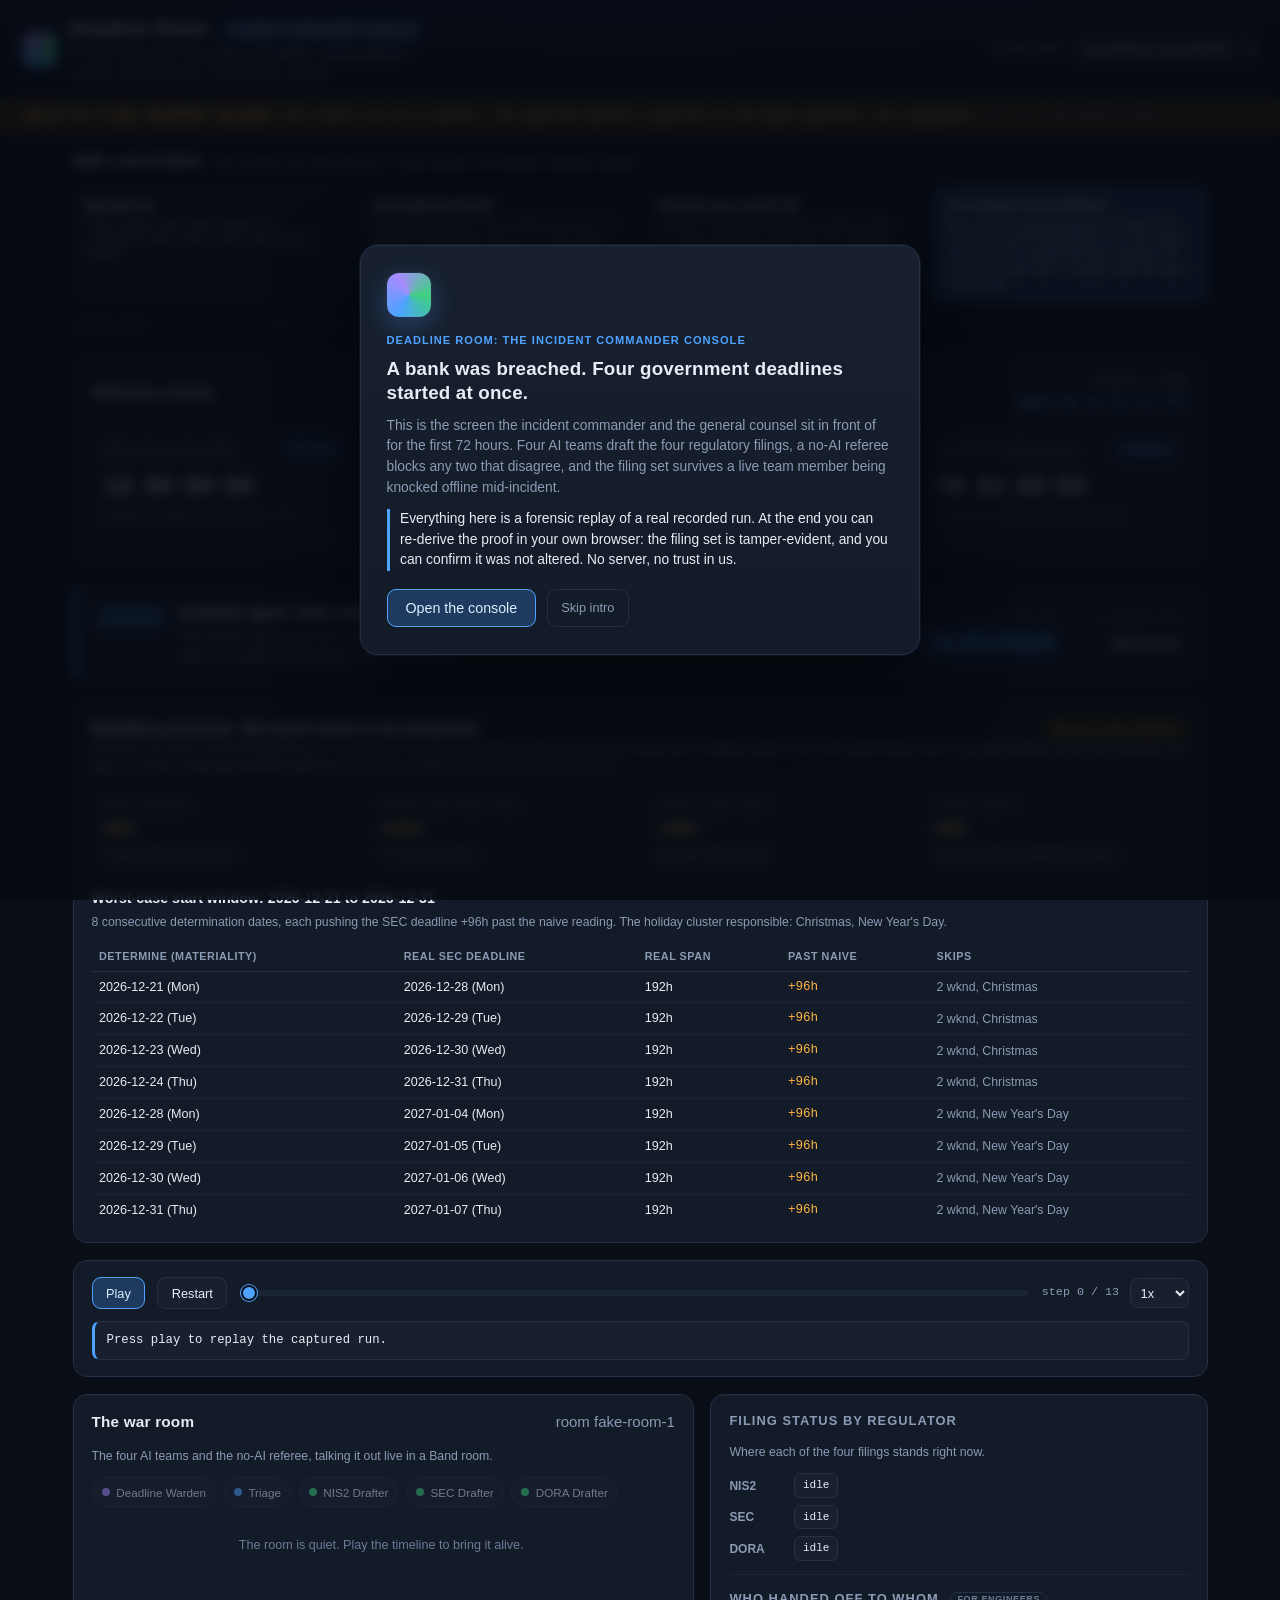
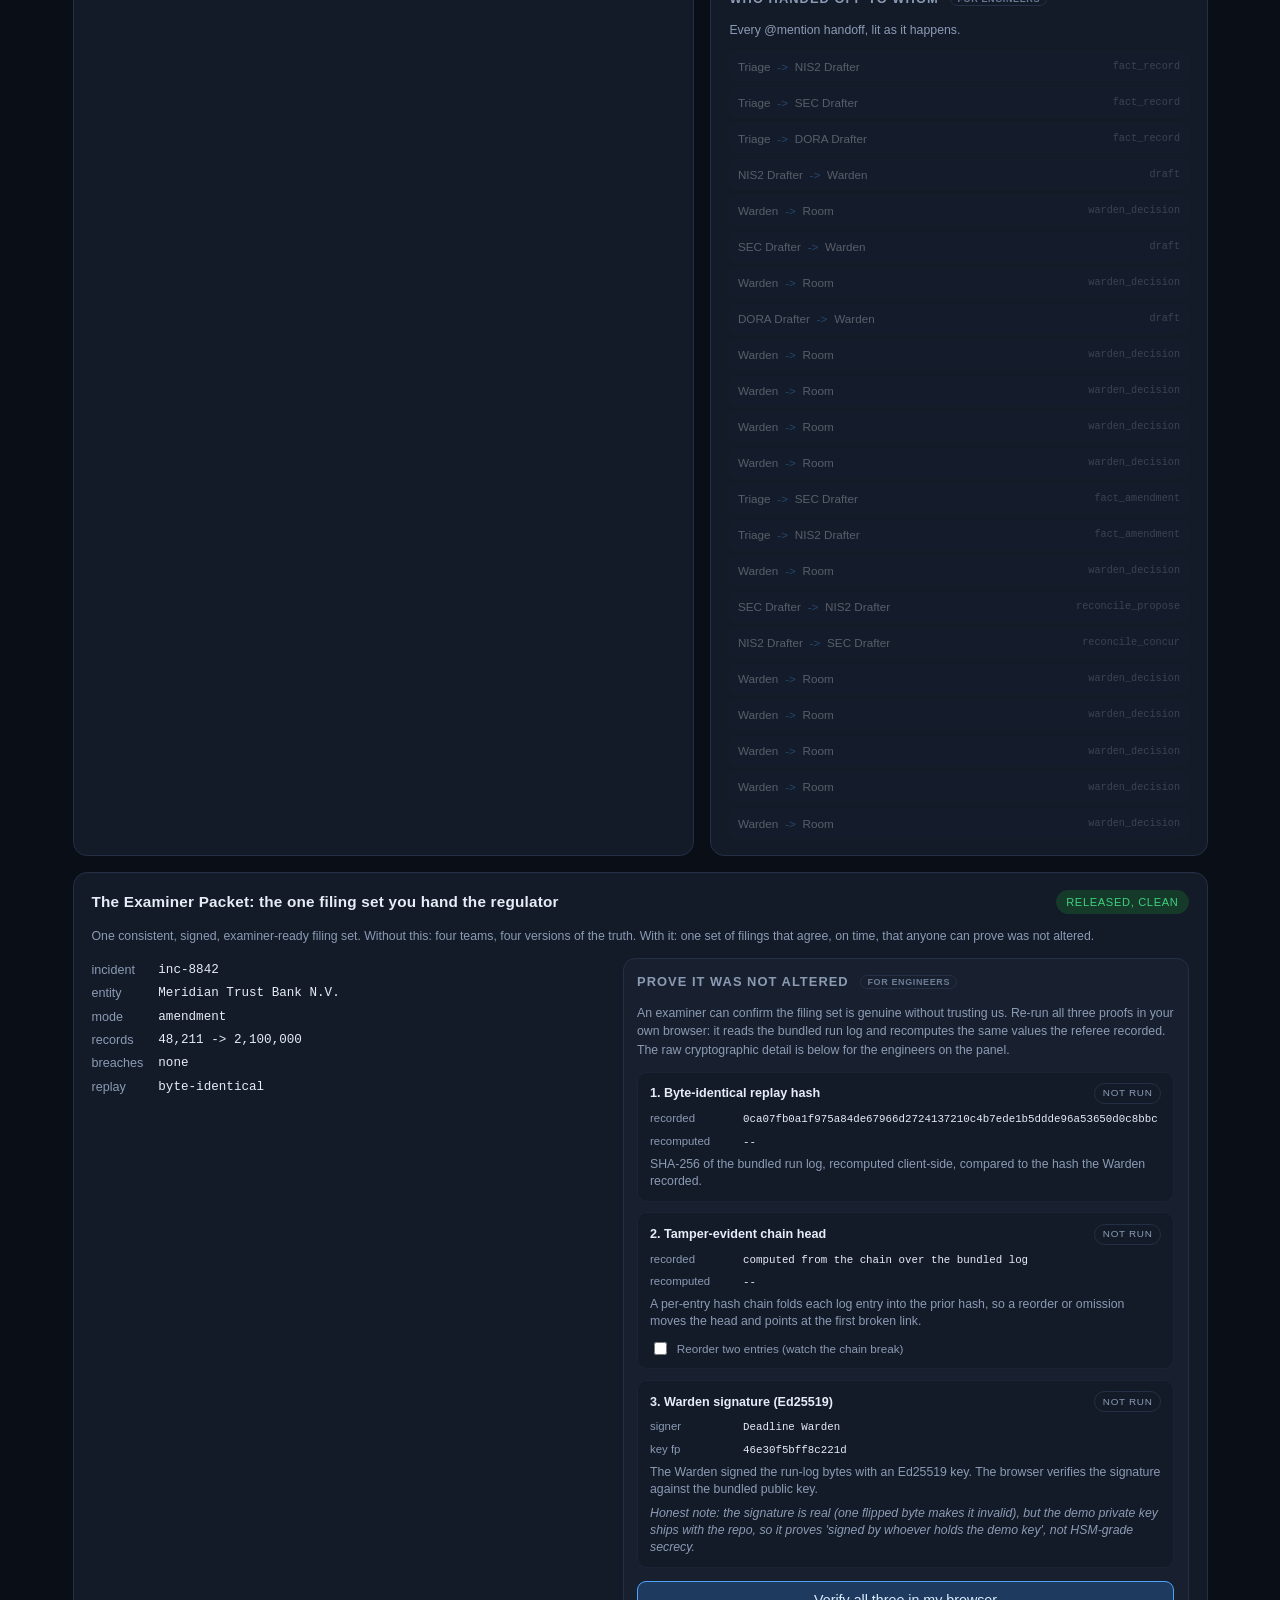
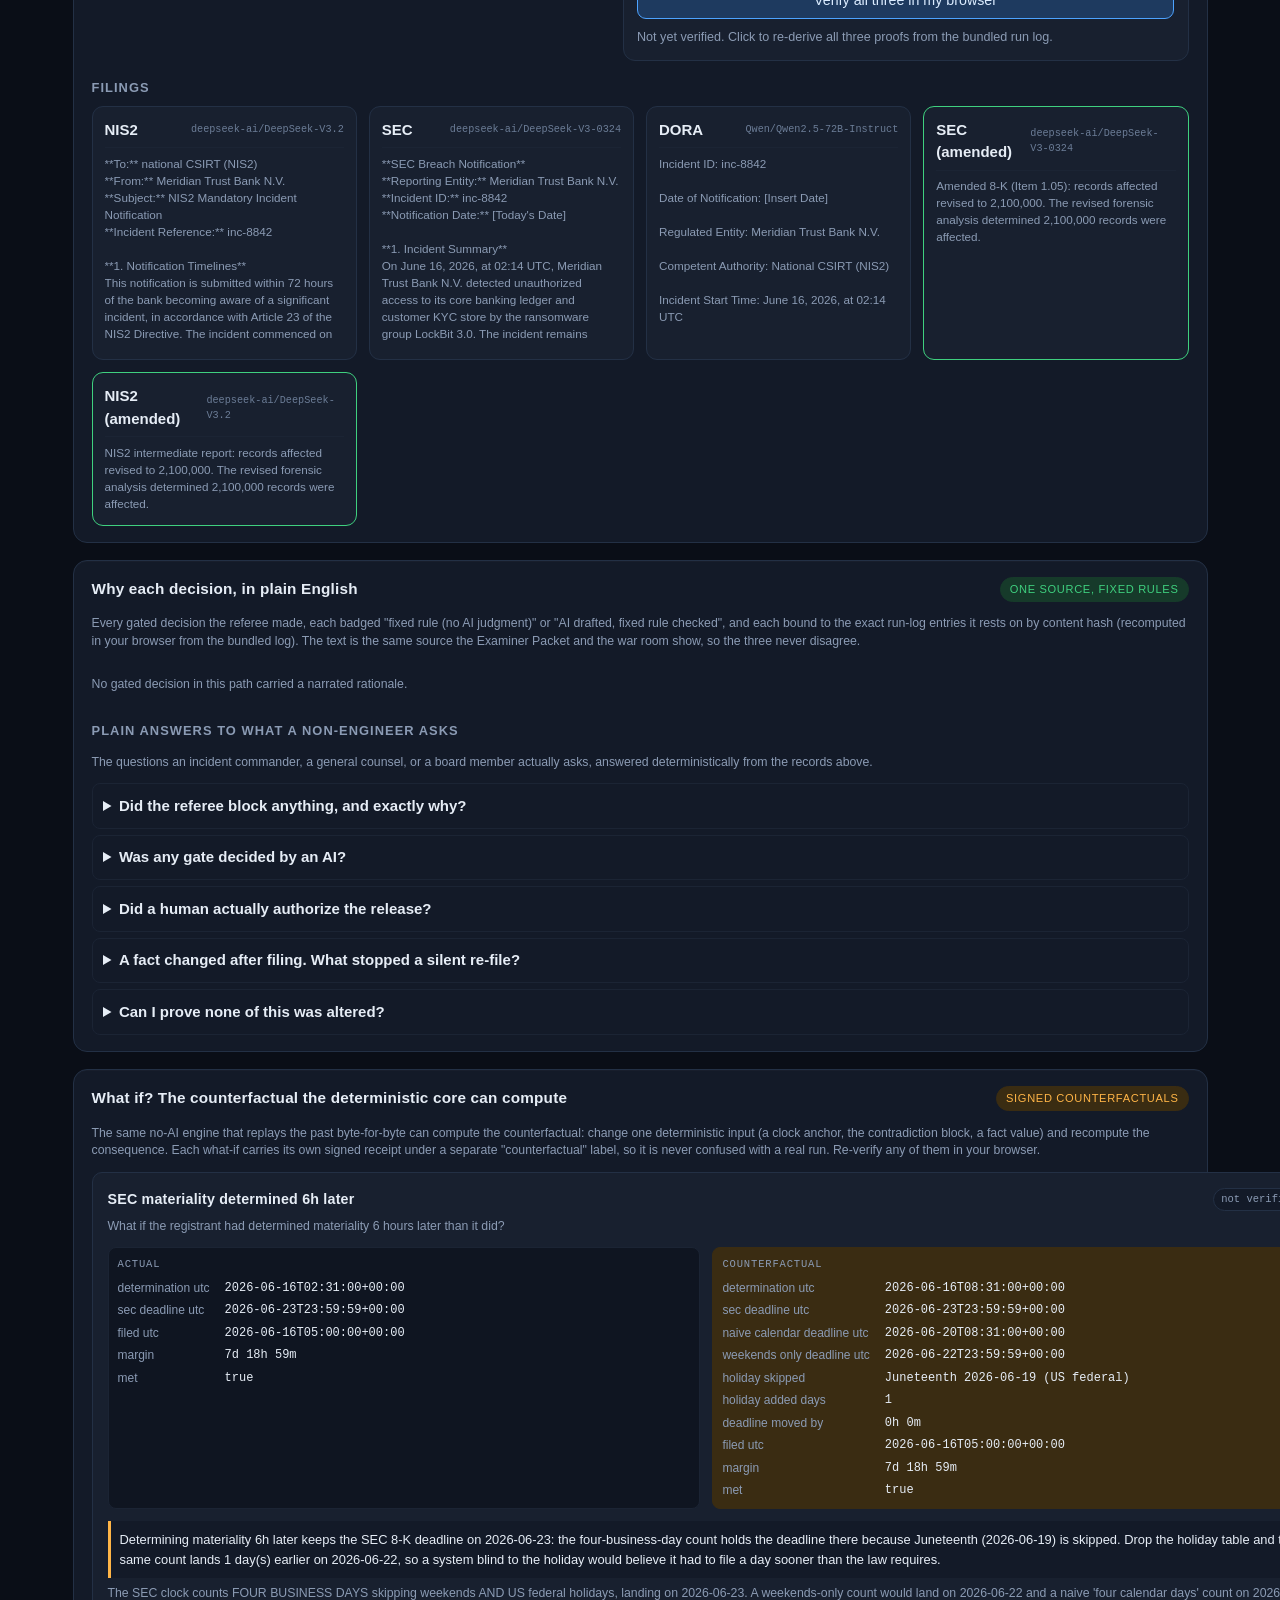
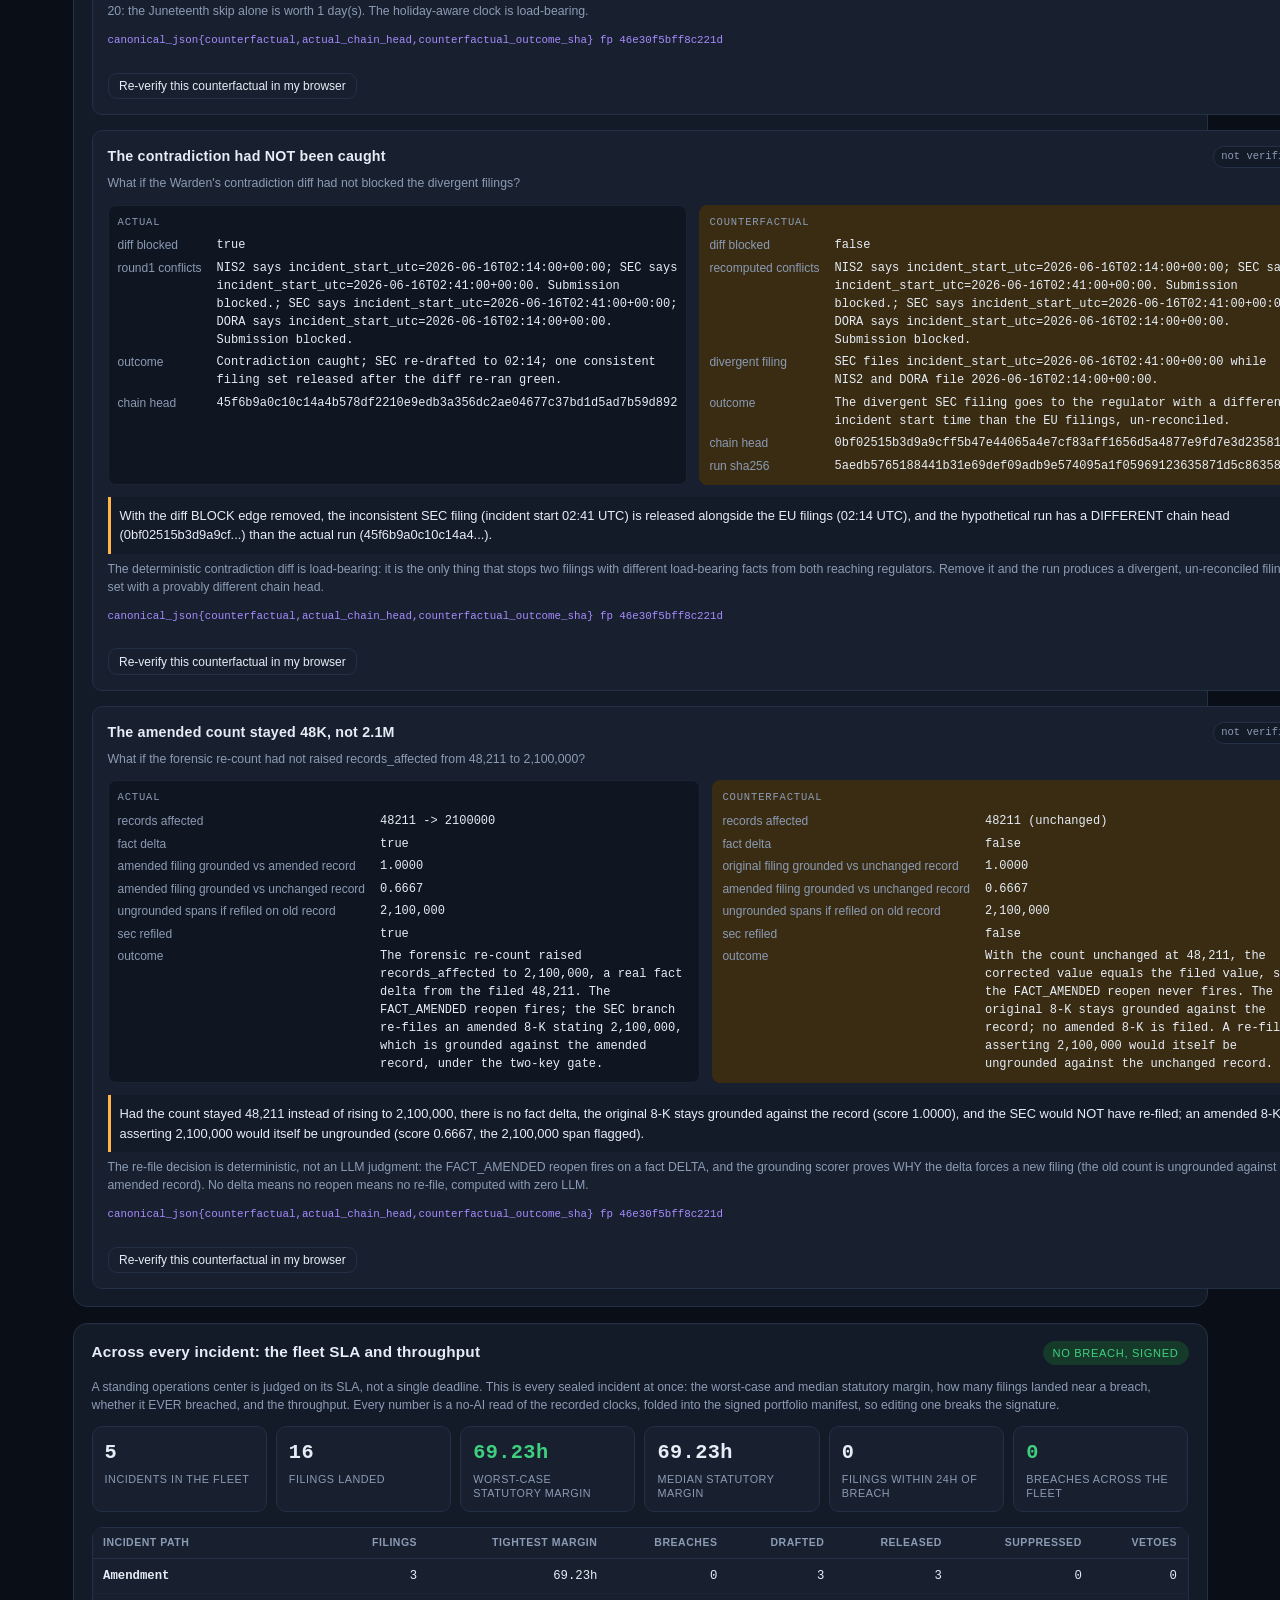
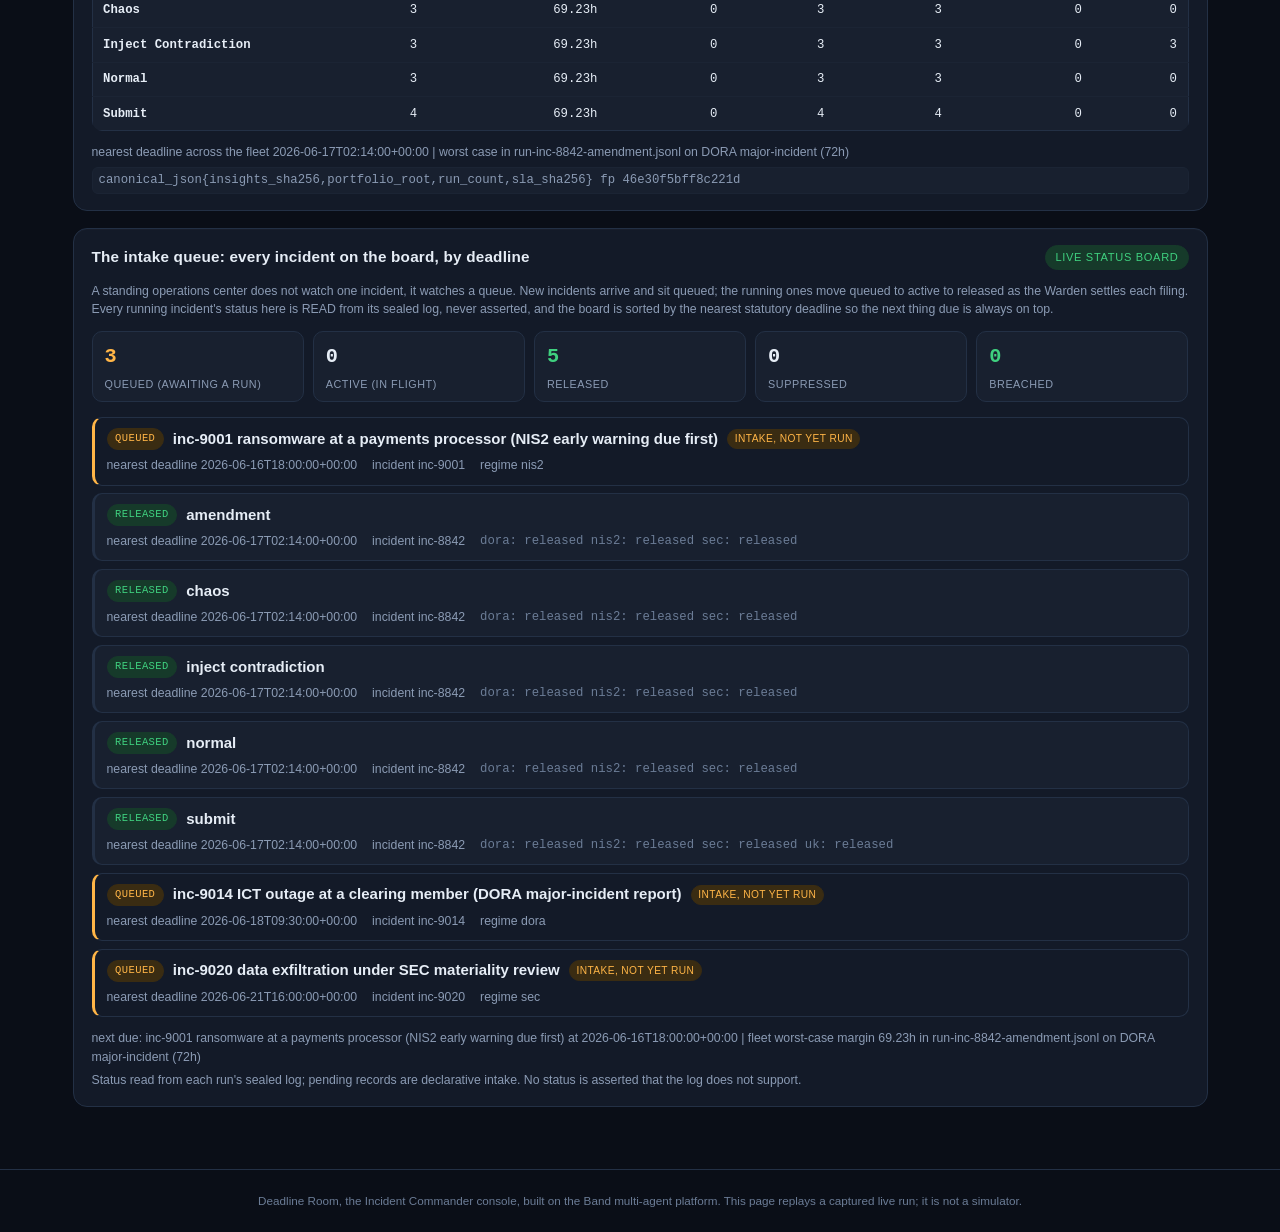
==== commit c92a3e87: "Add a self-grading examiner drill that derives the answer key from the sealed run with signed certif" ====
--- a/web/index.html
+++ b/web/index.html
@@ -84,6 +84,61 @@
       <span class="gate-release-label">Filing set</span>
       <span class="gate-release-state" id="gate-release-state">not yet released</span>
     </div>
+    <div class="gate-drill" id="gate-drill">
+      <span class="gate-release-label">Examiner drill</span>
+      <button id="drill-toggle" class="btn small" aria-pressed="false">Take the drill</button>
+      <span class="drill-score-pill" id="drill-score-pill" hidden>0 / 0</span>
+    </div>
+  </section>
+
+  <!-- Examiner Drill modal: pauses at each gate, hides the verdict, asks the
+       human "release or block?", reveals the deterministic ground truth derived
+       from the sealed run, scores, and on a perfect pass issues a signed
+       certification receipt the browser re-verifies. -->
+  <div id="drill-overlay" class="drill-overlay" role="dialog" aria-modal="true" aria-labelledby="drill-q-title" hidden>
+    <div class="drill-card">
+      <div class="drill-card-head">
+        <span class="drill-eyebrow" id="drill-eyebrow">Gate 1 / 7</span>
+        <button id="drill-quit" class="btn small ghost" aria-label="Leave the drill">Leave drill</button>
+      </div>
+      <h2 id="drill-q-title">Release or block?</h2>
+      <p id="drill-q-prompt" class="drill-prompt"></p>
+      <div class="drill-actions" id="drill-actions">
+        <button id="drill-release" class="btn primary big">Release</button>
+        <button id="drill-block" class="btn big">Block</button>
+      </div>
+      <div id="drill-reveal" class="drill-reveal" hidden>
+        <div class="drill-verdict" id="drill-verdict"></div>
+        <p class="drill-rule small muted" id="drill-rule"></p>
+        <button id="drill-next" class="btn primary big">Next gate</button>
+      </div>
+    </div>
+  </div>
+
+  <!-- Examiner Drill certification result: shown when the drill completes. On a
+       perfect score the signed certification receipt is shown and re-verified in
+       the browser; otherwise the missed gates are named. -->
+  <div id="drill-result-overlay" class="drill-overlay" role="dialog" aria-modal="true" aria-labelledby="drill-result-title" hidden>
+    <div class="drill-card drill-result-card">
+      <div class="drill-card-head">
+        <span class="drill-eyebrow" id="drill-result-eyebrow">Drill complete</span>
+        <button id="drill-result-close" class="btn small ghost">Close</button>
+      </div>
+      <h2 id="drill-result-title">Your score</h2>
+      <div id="drill-result-body"></div>
+    </div>
+  </div>
+
+  <!-- Deadline-pressure strip (E9.4): the deterministic worst-case start window
+       for the SEC business-day clock, where a naive "4 days = 96 hours" reading
+       is most wrong. Read-only from warden/clocks.add_business_days. -->
+  <section class="panel pressure-strip" id="pressure-strip" aria-label="Deadline pressure worst-case window">
+    <div class="pressure-head">
+      <h2>Deadline pressure: the worst week to be breached</h2>
+      <span class="badge amber" id="pressure-badge">no-AI clock sweep</span>
+    </div>
+    <p class="panel-sub muted small">The SEC 8-K clock is four BUSINESS days, not 96 hours. A team that reads it as 96 hours is most wrong over a holiday cluster. This is the deterministic worst-case start window across the calendar: the days on which a materiality determination pushes the real deadline furthest past the naive guess.</p>
+    <div id="pressure-body" class="pressure-body"></div>
   </section>
 
   <!-- Transport: scrubber -->
--- a/web/styles.css
+++ b/web/styles.css
@@ -691,3 +691,81 @@
 .queue-row-meta { display: flex; flex-wrap: wrap; gap: 0.3rem 1rem; }
 .queue-branches { font-family: var(--mono); color: var(--muted-2); }
 .queue-receipt { margin-top: 0.8rem; display: grid; gap: 0.35rem; }
+
+/* ---- Examiner Drill (E9.4) ---- */
+.gate-drill {
+  display: flex; flex-direction: column; gap: 0.3rem; align-items: flex-end;
+  padding-left: 1rem; border-left: 1px solid var(--line-soft);
+}
+.drill-score-pill {
+  font-family: var(--mono); font-size: 0.78rem; padding: 0.15rem 0.5rem;
+  border-radius: 6px; border: 1px solid var(--line); color: var(--muted);
+  background: var(--panel-2);
+}
+.drill-score-pill.perfect { color: var(--green); border-color: var(--green); background: var(--green-soft); }
+#drill-toggle[disabled] { opacity: 0.4; cursor: not-allowed; }
+
+.drill-overlay {
+  position: fixed; inset: 0; z-index: 60;
+  display: flex; align-items: center; justify-content: center;
+  background: rgba(6, 9, 16, 0.78); backdrop-filter: blur(3px);
+  padding: 1.2rem;
+}
+.drill-overlay[hidden] { display: none; }
+.drill-card {
+  background: var(--panel); border: 1px solid var(--line);
+  border-left: 4px solid var(--accent);
+  border-radius: 12px; padding: 1.4rem 1.5rem; max-width: 560px; width: 100%;
+  box-shadow: 0 20px 60px rgba(0,0,0,0.5);
+}
+.drill-result-card { border-left-color: var(--green); max-width: 600px; }
+.drill-card-head { display: flex; justify-content: space-between; align-items: center; margin-bottom: 0.6rem; }
+.drill-eyebrow {
+  font-size: 0.7rem; text-transform: uppercase; letter-spacing: 0.1em;
+  color: var(--accent); font-family: var(--mono);
+}
+.drill-card h2 { font-size: 1.2rem; line-height: 1.3; margin-bottom: 0.6rem; }
+.drill-prompt { color: var(--text); font-size: 0.95rem; line-height: 1.5; margin: 0 0 1.1rem; }
+.drill-actions { display: flex; gap: 0.7rem; flex-wrap: wrap; }
+.drill-reveal { margin-top: 0.4rem; display: grid; gap: 0.7rem; }
+.drill-verdict {
+  font-size: 0.95rem; font-weight: 600; padding: 0.6rem 0.8rem; border-radius: 8px;
+  border: 1px solid var(--line);
+}
+.drill-verdict.ok { color: var(--green); border-color: var(--green); background: var(--green-soft); }
+.drill-verdict.miss { color: var(--red); border-color: var(--red); background: var(--red-soft); }
+.drill-rule { margin: 0; line-height: 1.45; }
+.drill-result-line { color: var(--text); font-size: 0.92rem; line-height: 1.5; margin: 0 0 0.8rem; }
+.drill-receipt {
+  background: var(--panel-2); border: 1px solid var(--line); border-radius: 10px;
+  padding: 0.9rem 1rem; margin: 0.6rem 0 0.8rem;
+}
+.drill-receipt .kv { margin: 0 0 0.6rem; }
+.drill-receipt-verify { display: flex; align-items: center; gap: 0.5rem; flex-wrap: wrap; }
+.drill-result-card .btn { margin-top: 0.4rem; }
+
+/* ---- Deadline-pressure strip (E9.4) ---- */
+.pressure-head { display: flex; align-items: center; gap: 0.7rem; justify-content: space-between; }
+.pressure-head h2 { font-size: 1.05rem; }
+.pressure-summary {
+  display: grid; grid-template-columns: repeat(auto-fit, minmax(140px, 1fr));
+  gap: 0.7rem; margin: 0.8rem 0 1rem;
+}
+.pressure-stat {
+  display: flex; flex-direction: column; gap: 0.15rem;
+  background: var(--panel-2); border: 1px solid var(--line);
+  border-radius: 8px; padding: 0.6rem 0.7rem;
+}
+.pressure-stat-label { font-size: 0.68rem; text-transform: uppercase; letter-spacing: 0.06em; color: var(--muted-2); }
+.pressure-stat-value { font-family: var(--mono); font-size: 1.15rem; color: var(--amber); }
+.pressure-window-head { display: flex; flex-direction: column; gap: 0.25rem; margin-bottom: 0.7rem; }
+.pressure-window-head strong { color: var(--text); font-size: 0.95rem; }
+.pressure-table { width: 100%; border-collapse: collapse; font-size: 0.84rem; }
+.pressure-table th {
+  text-align: left; padding: 0.4rem 0.5rem; color: var(--muted);
+  font-size: 0.72rem; text-transform: uppercase; letter-spacing: 0.05em;
+  border-bottom: 1px solid var(--line);
+}
+.pressure-table td { padding: 0.4rem 0.5rem; border-bottom: 1px solid var(--line-soft); }
+.pressure-table tr:last-child td { border-bottom: none; }
+.pressure-slack { color: var(--amber); font-family: var(--mono); }
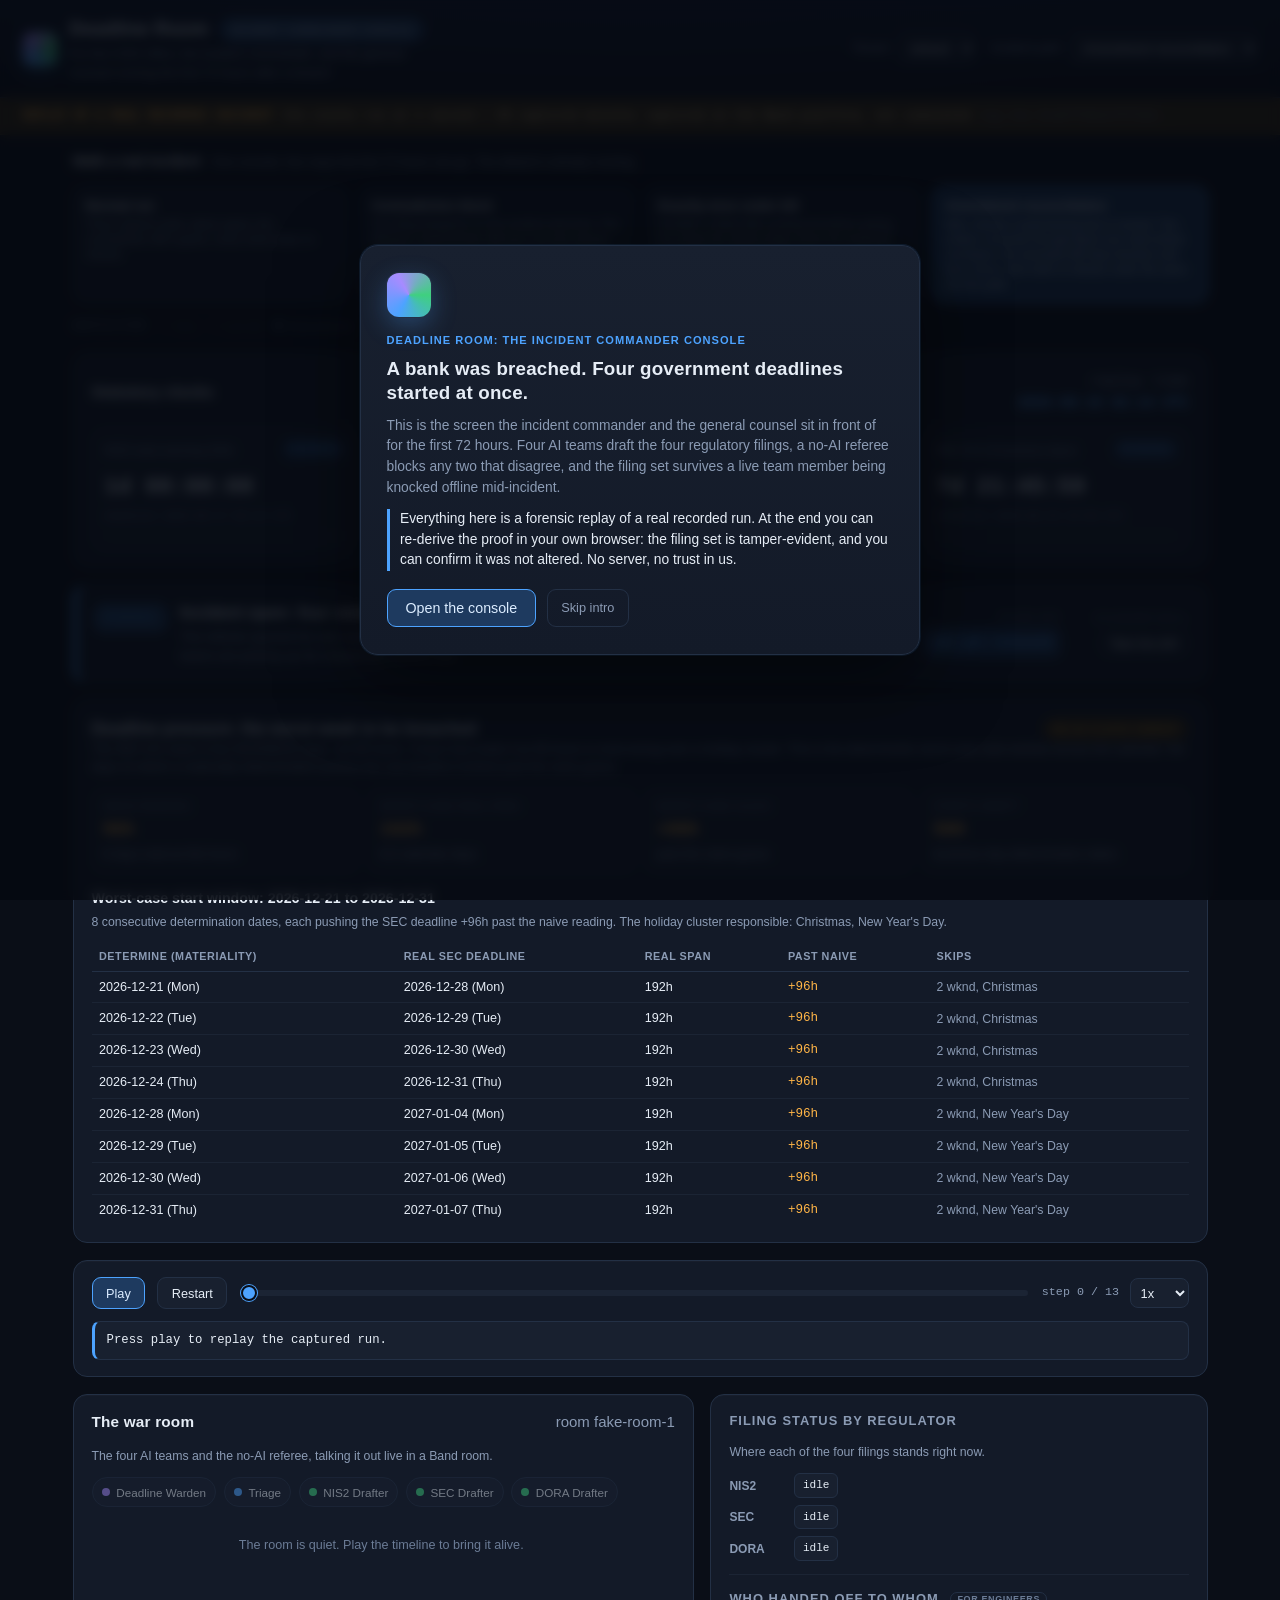
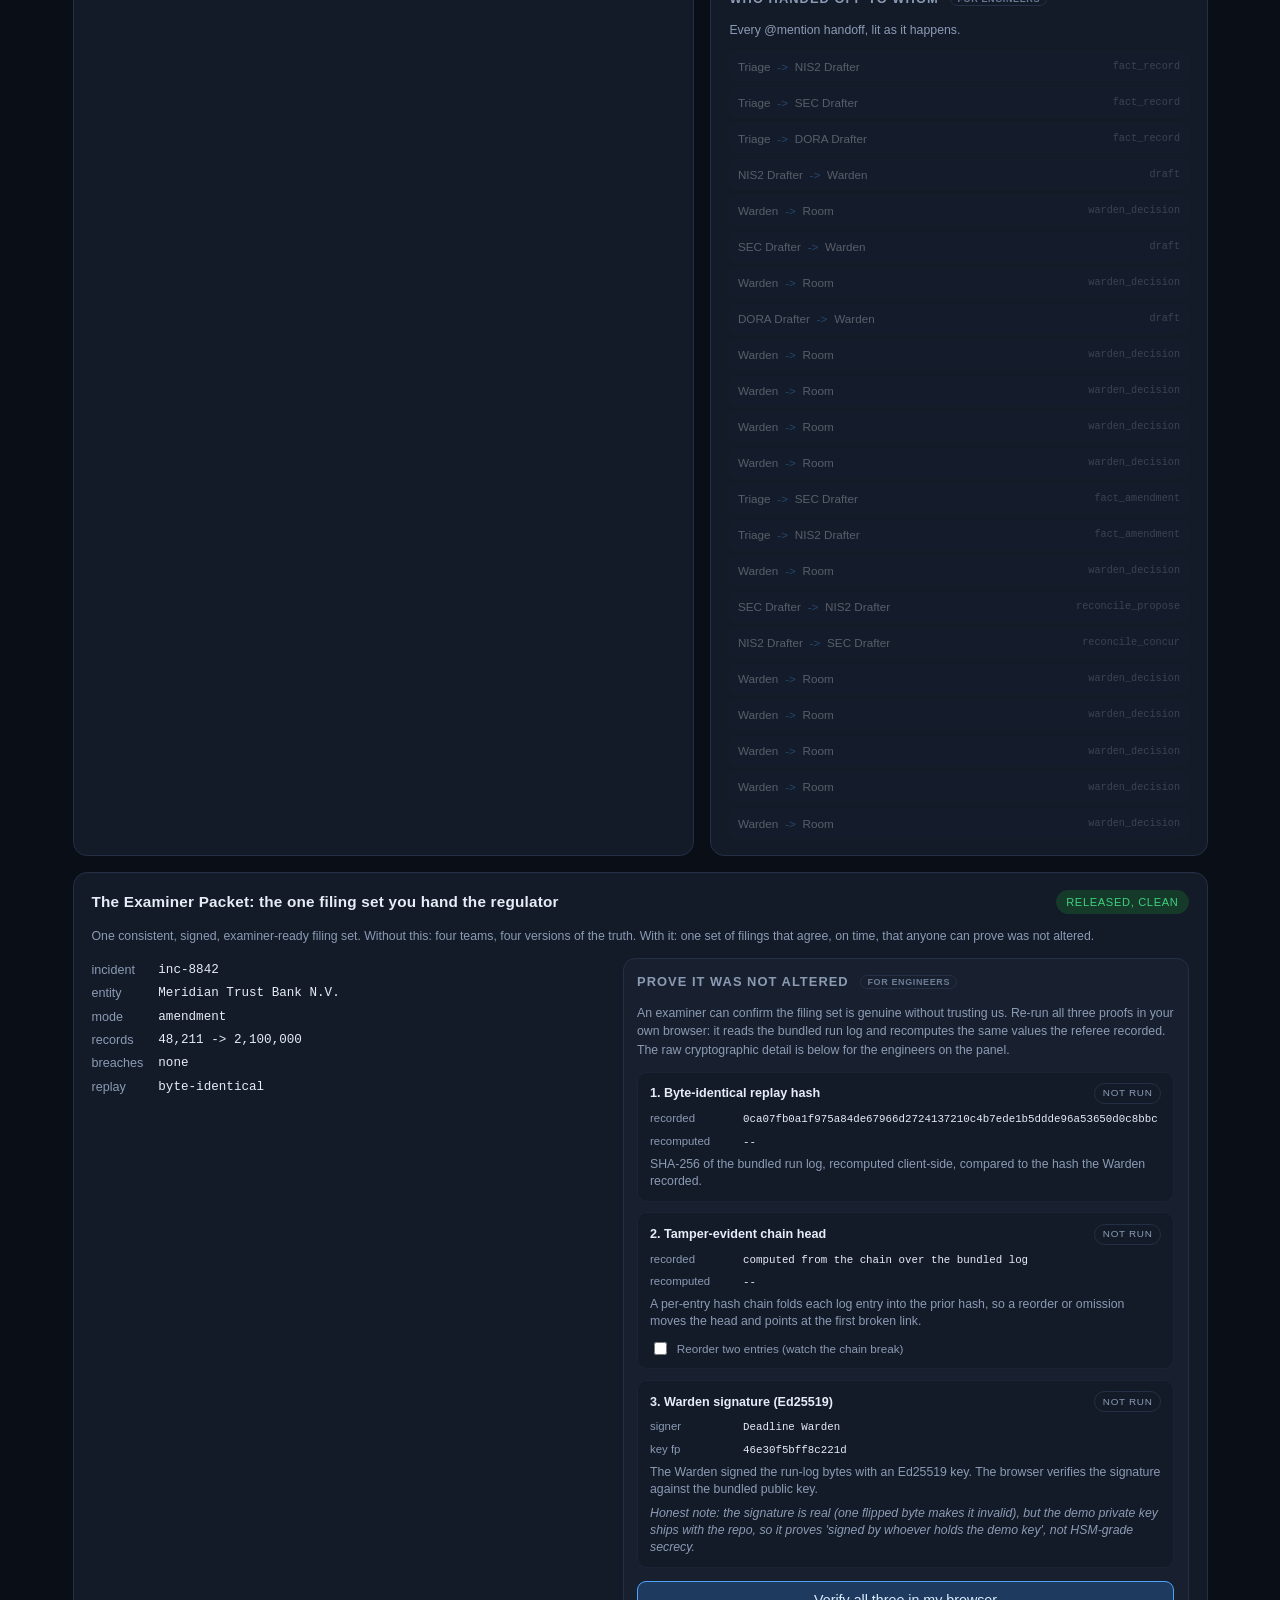
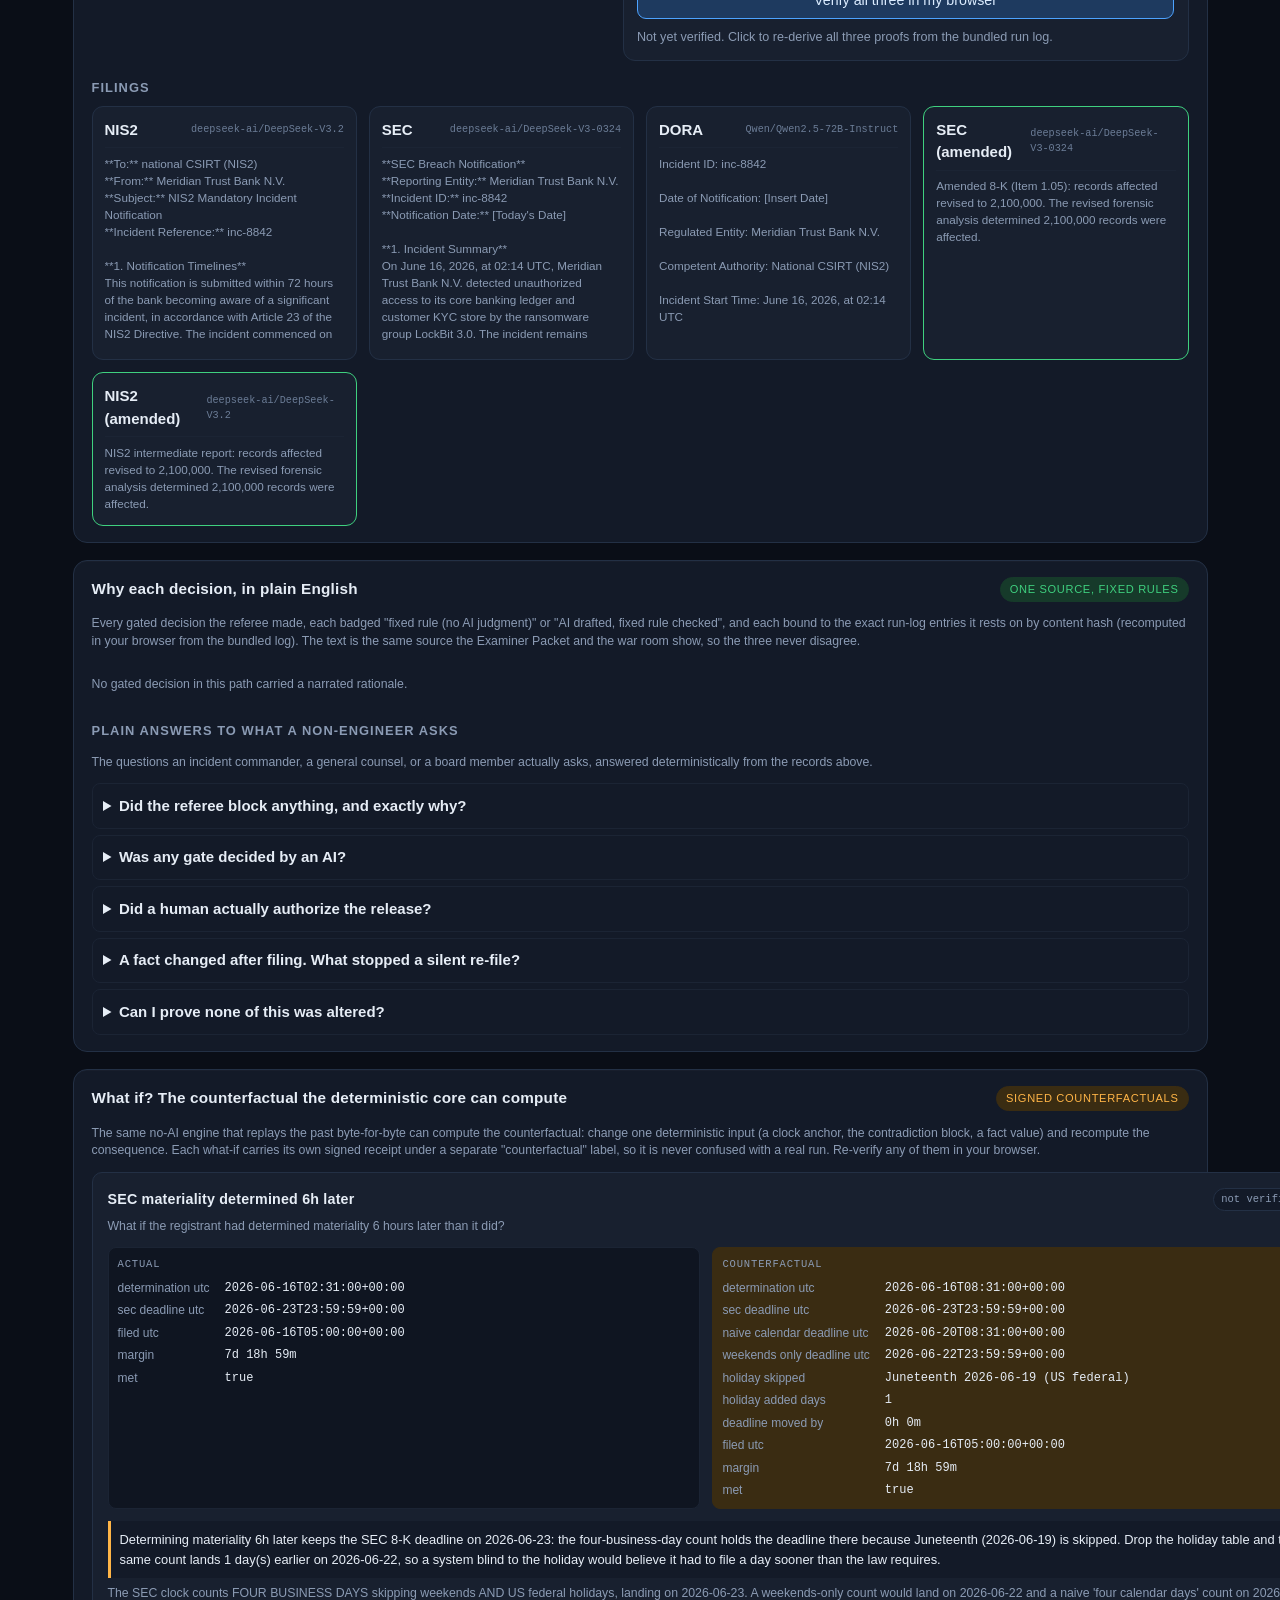
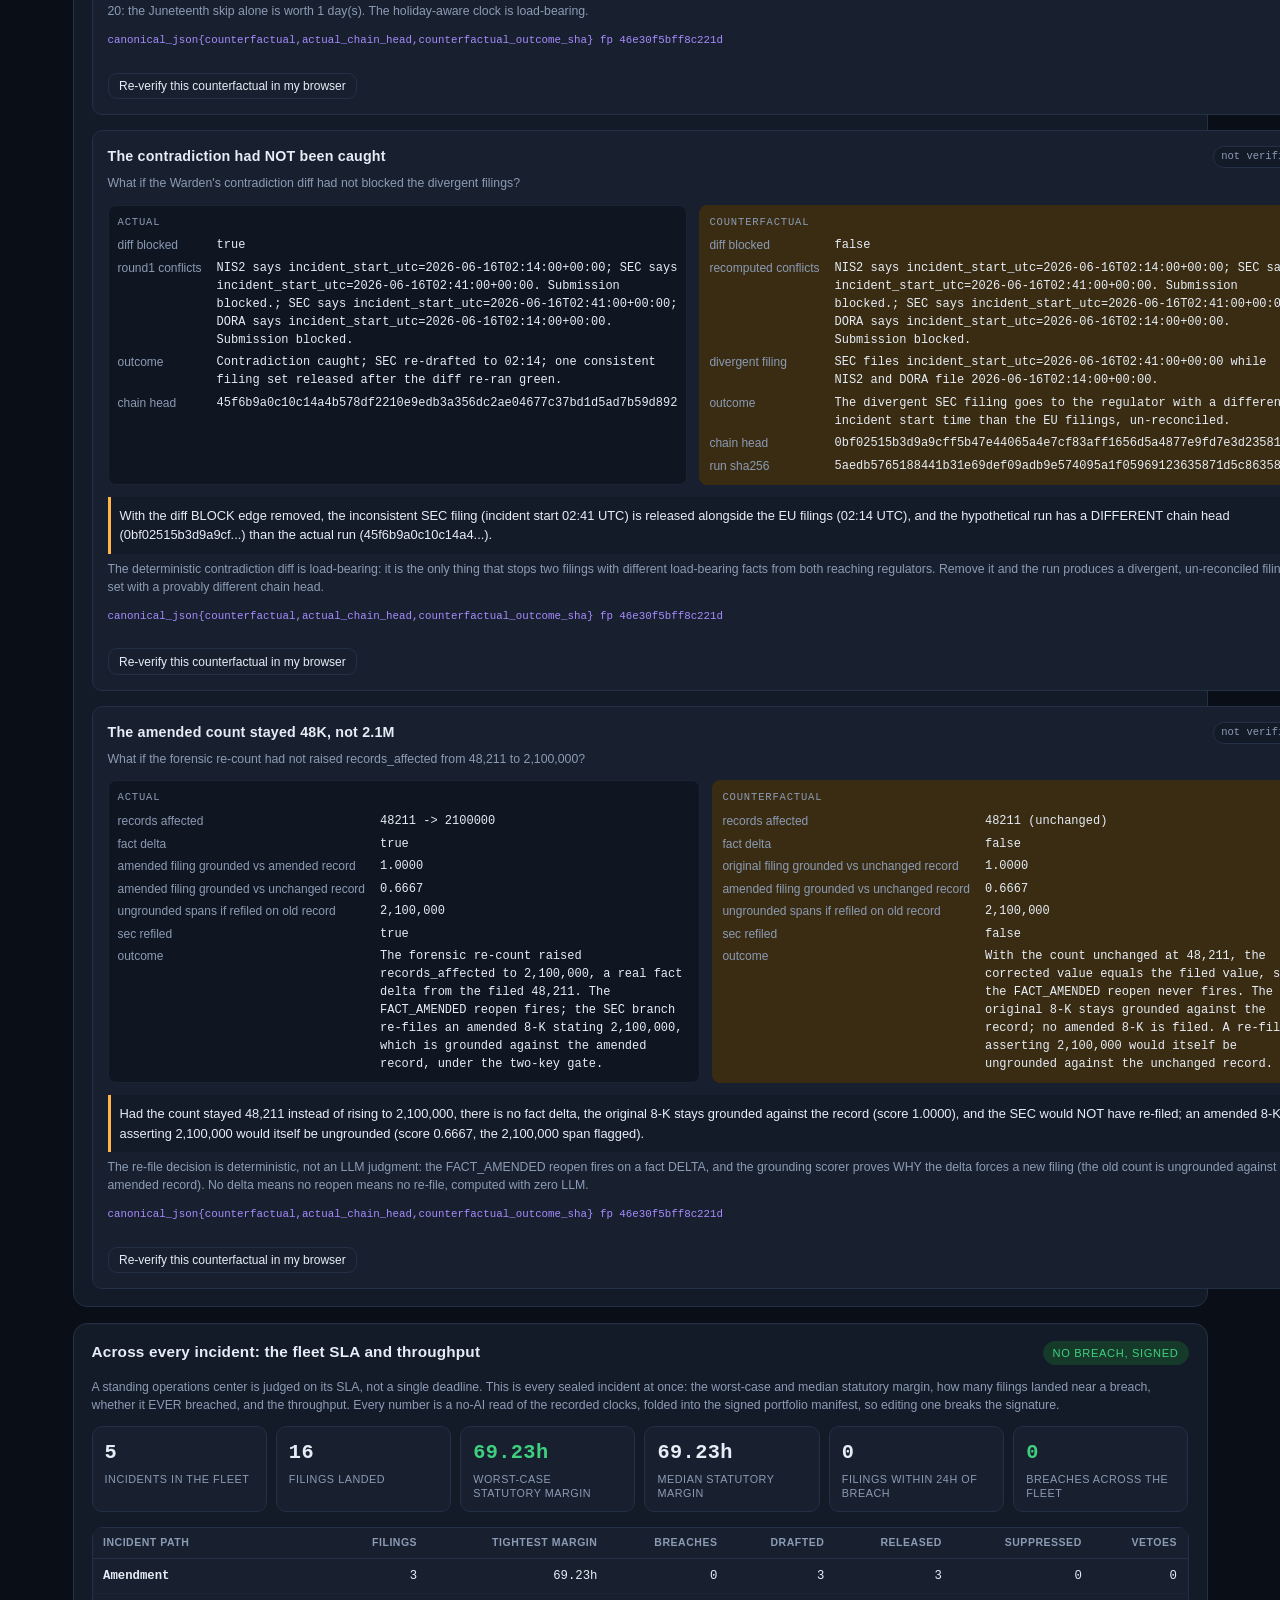
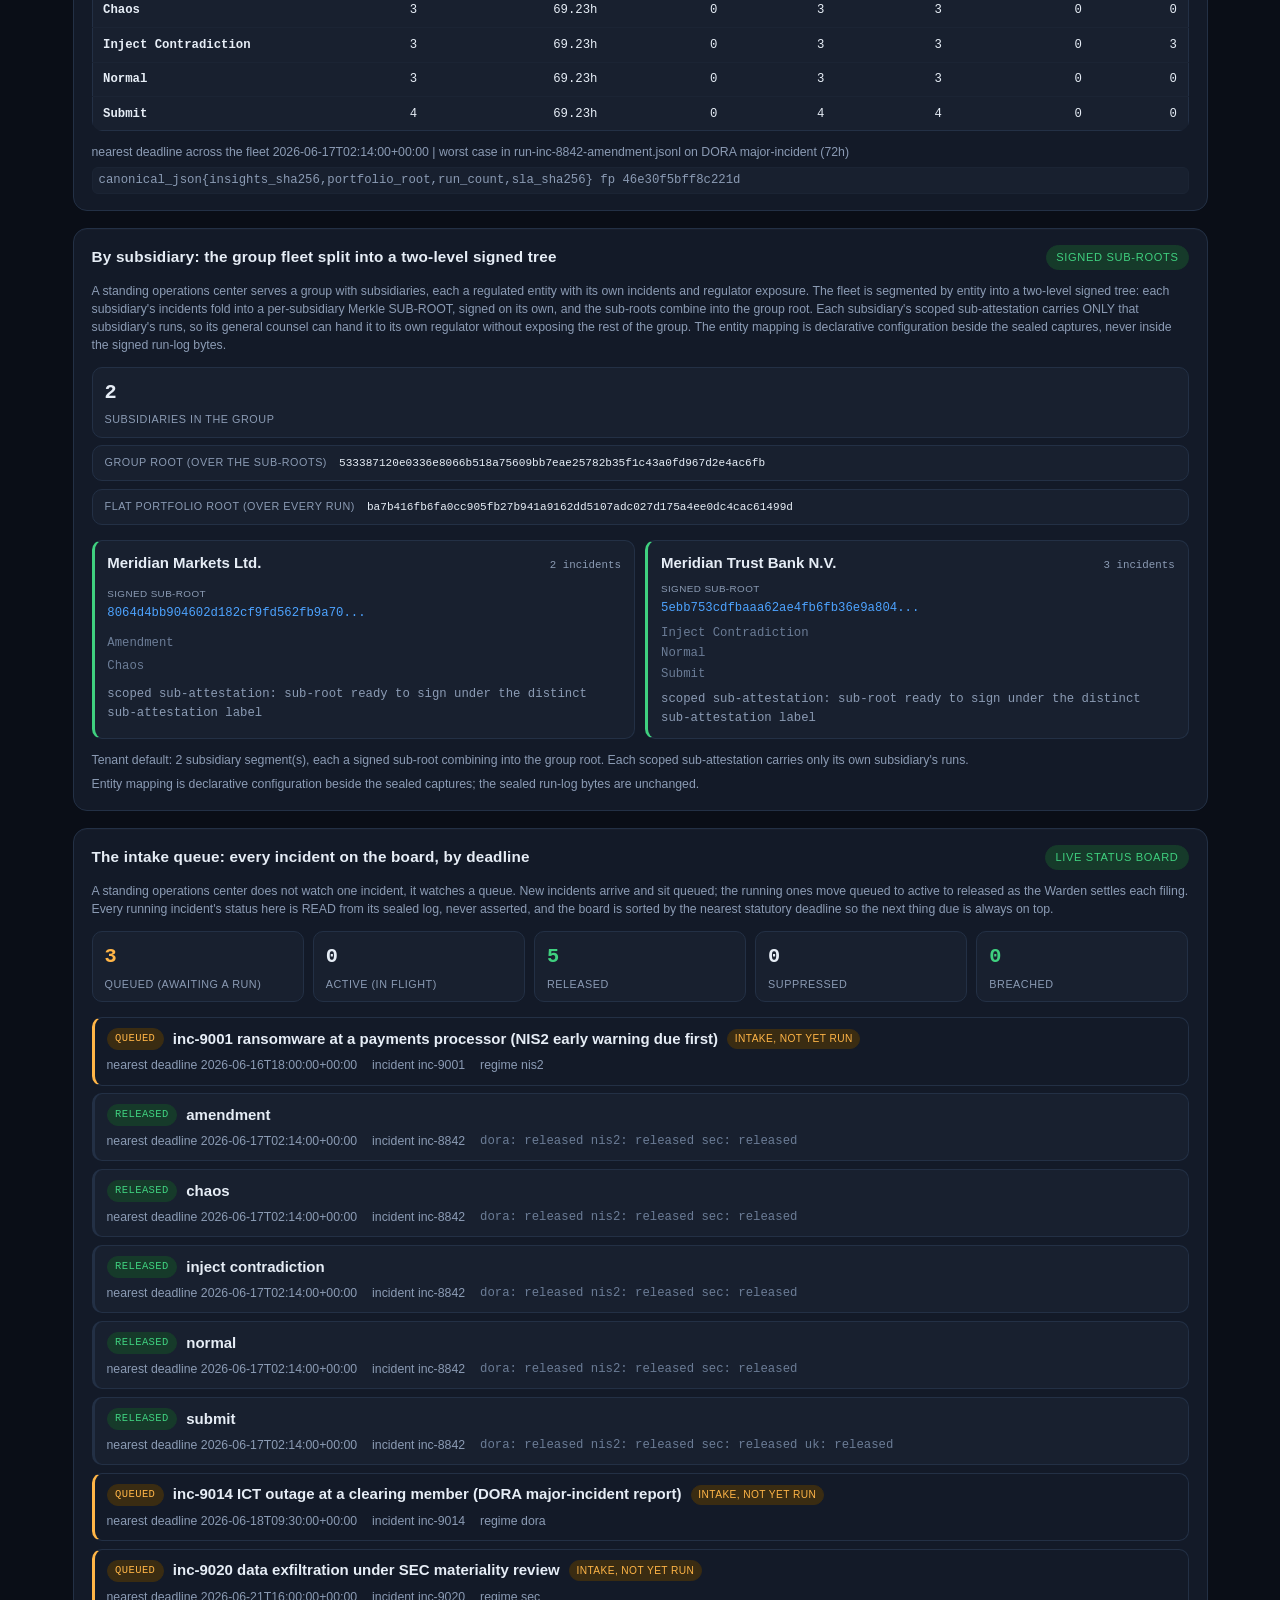
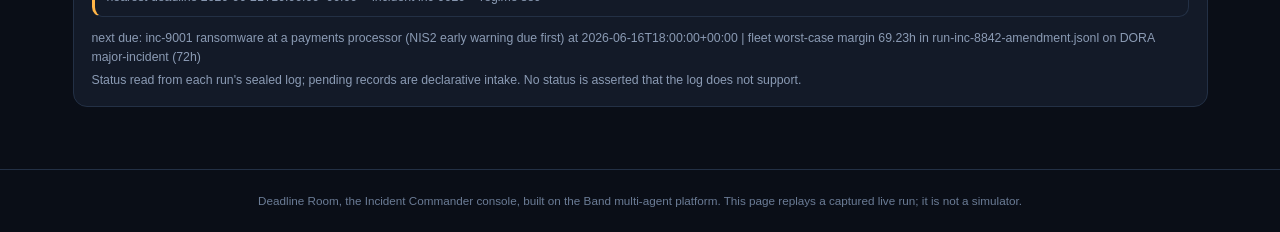
==== commit 31494f6a: "Add per-entity portfolio segmentation with a two-level signed Merkle tree, scoped sub-attestations a" ====
--- a/web/index.html
+++ b/web/index.html
@@ -32,9 +32,15 @@
       <p>For the CISO office, the incident commander, and the general counsel running the first 72 hours after a breach.</p>
     </div>
   </div>
-  <div class="scenario-picker">
-    <label for="scenario">Incident path</label>
-    <select id="scenario" aria-label="Choose which captured incident path to walk"></select>
+  <div class="header-pickers">
+    <div class="scenario-picker tenant-picker">
+      <label for="tenant">Tenant</label>
+      <select id="tenant" aria-label="Choose which tenant's corpus to view"></select>
+    </div>
+    <div class="scenario-picker">
+      <label for="scenario">Incident path</label>
+      <select id="scenario" aria-label="Choose which captured incident path to walk"></select>
+    </div>
   </div>
 </header>
 
@@ -308,6 +314,21 @@
     <div id="fleet-receipt" class="fleet-receipt small muted"></div>
   </section>
 
+  <!-- E6.5 Per-entity / per-subsidiary segmentation: the group fleet split by
+       regulated entity into a two-level signed tree (per-entity sub-roots combine
+       into the group root). A subsidiary GC can hand its own scoped sub-attestation
+       to its regulator without exposing the rest of the group. Tenant-scoped. -->
+  <section class="panel entity-panel" id="entity-panel" aria-label="Per-entity segmentation and scoped sub-attestations">
+    <div class="panel-head">
+      <h2>By subsidiary: the group fleet split into a two-level signed tree</h2>
+      <span class="badge green" id="entity-verdict-badge">signed sub-roots</span>
+    </div>
+    <p class="panel-sub muted small">A standing operations center serves a group with subsidiaries, each a regulated entity with its own incidents and regulator exposure. The fleet is segmented by entity into a two-level signed tree: each subsidiary's incidents fold into a per-subsidiary Merkle SUB-ROOT, signed on its own, and the sub-roots combine into the group root. Each subsidiary's scoped sub-attestation carries ONLY that subsidiary's runs, so its general counsel can hand it to its own regulator without exposing the rest of the group. The entity mapping is declarative configuration beside the sealed captures, never inside the signed run-log bytes.</p>
+    <div class="entity-tree-roots" id="entity-tree-roots"></div>
+    <div class="entity-segments" id="entity-segments"></div>
+    <div id="entity-receipt" class="entity-receipt small muted"></div>
+  </section>
+
   <!-- E6.6 Intake queue + status board: the standing-ops-center frame over the
        REAL sealed runs plus the declarative pending intake set. Each running
        incident's status is READ from its sealed log; pending records sit queued. -->
--- a/web/styles.css
+++ b/web/styles.css
@@ -655,6 +655,51 @@
   padding: 0.2rem 0.4rem; display: inline-block; word-break: break-all;
 }
 
+/* E6.5 per-entity / per-subsidiary segmentation (two-level signed tree) */
+.header-pickers { display: flex; gap: 1rem; flex-wrap: wrap; align-items: flex-end; }
+.entity-tree-roots {
+  display: grid; gap: 0.5rem; margin: 0.6rem 0 1rem;
+}
+.entity-root-line {
+  display: flex; flex-wrap: wrap; align-items: baseline; gap: 0.4rem 0.8rem;
+  border: 1px solid var(--line); border-radius: 10px;
+  background: var(--panel-2); padding: 0.55rem 0.8rem;
+}
+.entity-root-label {
+  font-size: 0.72rem; color: var(--muted);
+  text-transform: uppercase; letter-spacing: 0.05em;
+}
+.entity-root-code {
+  font-family: var(--mono); font-size: 0.74rem; color: var(--text);
+  word-break: break-all;
+}
+.entity-segments {
+  display: grid; grid-template-columns: repeat(auto-fit, minmax(240px, 1fr));
+  gap: 0.7rem;
+}
+.entity-card {
+  border: 1px solid var(--line); border-radius: 10px;
+  background: var(--panel-2); padding: 0.75rem 0.85rem;
+  border-left: 3px solid var(--green);
+  display: grid; gap: 0.45rem;
+}
+.entity-unassigned { border-left-color: var(--amber); }
+.entity-card-head { display: flex; align-items: baseline; justify-content: space-between; gap: 0.5rem; }
+.entity-name { font-weight: 650; color: var(--text); }
+.entity-count {
+  font-family: var(--mono); font-size: 0.72rem; color: var(--muted);
+  white-space: nowrap;
+}
+.entity-subroot { display: flex; flex-direction: column; gap: 0.15rem; }
+.entity-subroot-label { text-transform: uppercase; letter-spacing: 0.04em; font-size: 0.66rem; }
+.entity-subroot code { font-family: var(--mono); color: var(--accent); word-break: break-all; }
+.entity-runs { display: grid; gap: 0.15rem; }
+.entity-run { font-family: var(--mono); color: var(--muted-2); text-transform: capitalize; }
+.entity-verify { font-family: var(--mono); }
+.entity-verify-ok { color: var(--green); }
+.entity-verify-fail { color: var(--red); }
+.entity-receipt { margin-top: 0.8rem; display: grid; gap: 0.35rem; }
+
 /* E6.6 intake queue + status board */
 .queue-summary {
   display: grid;
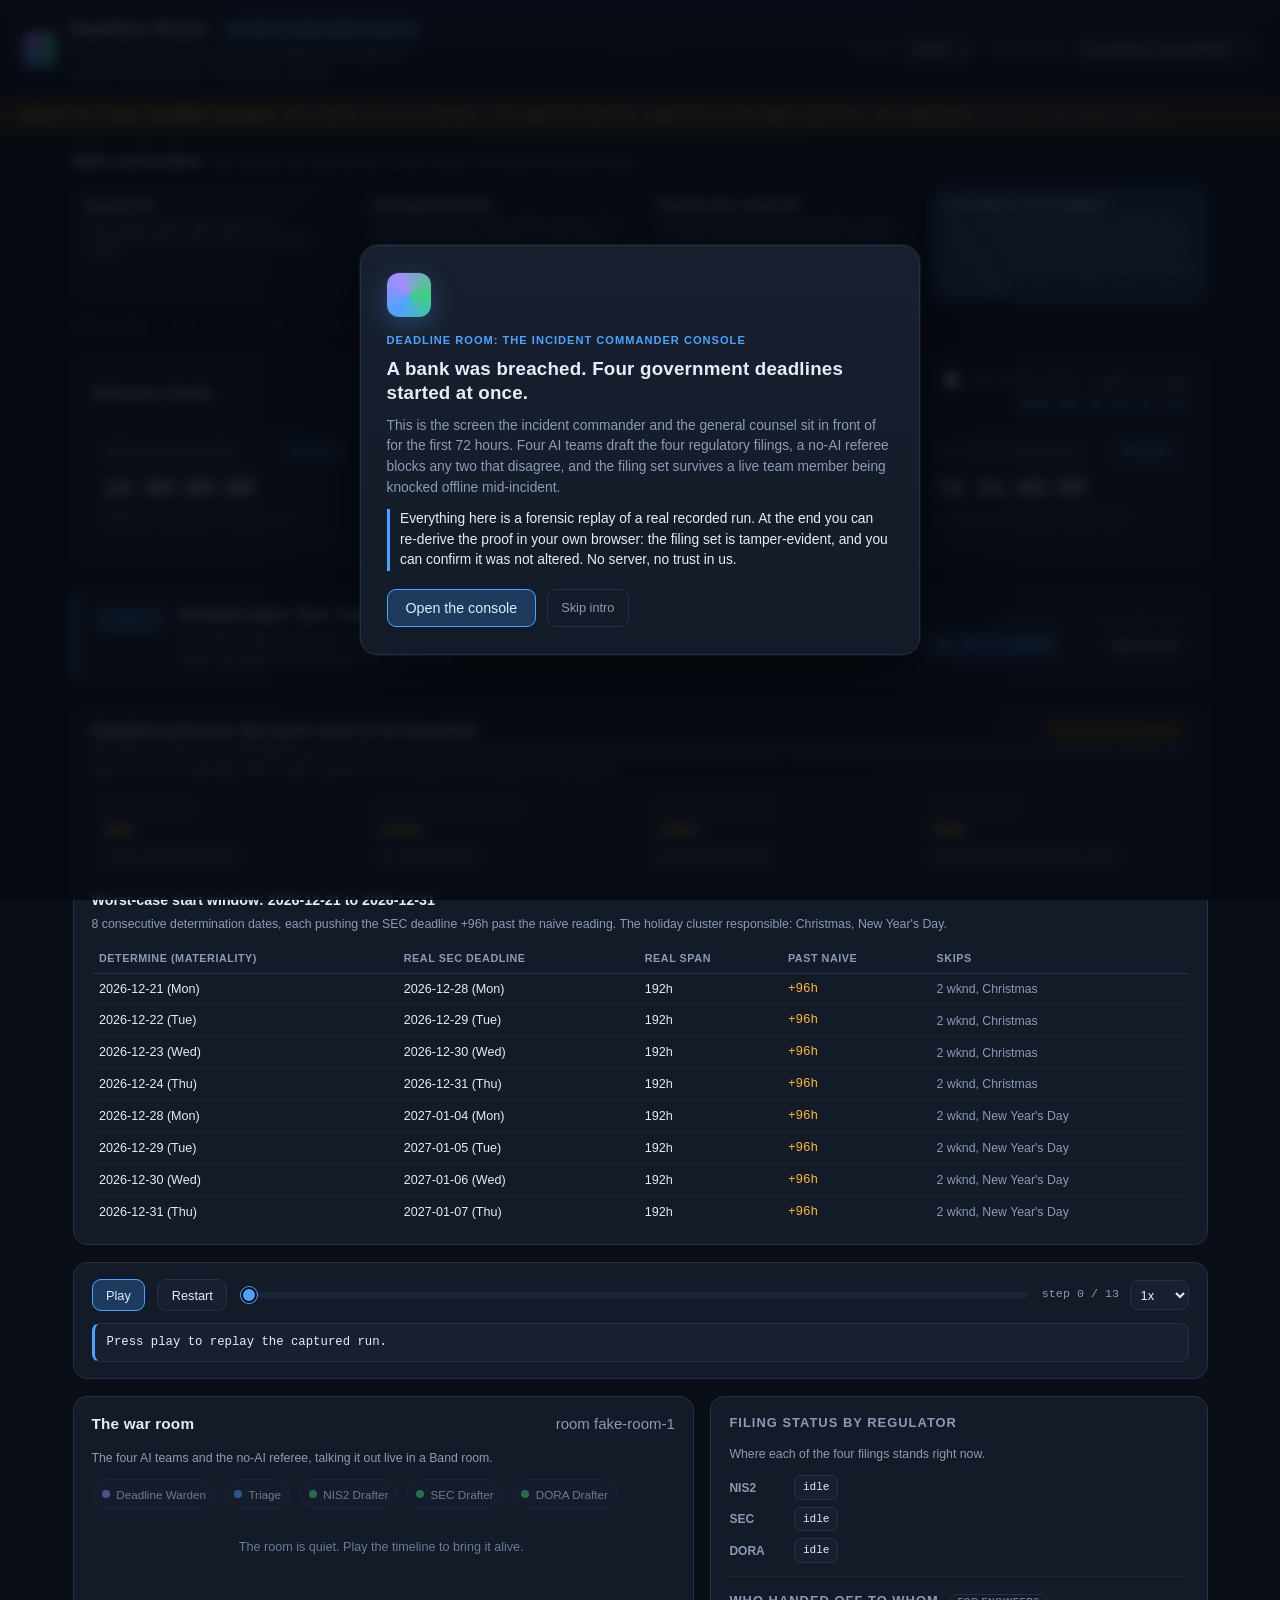
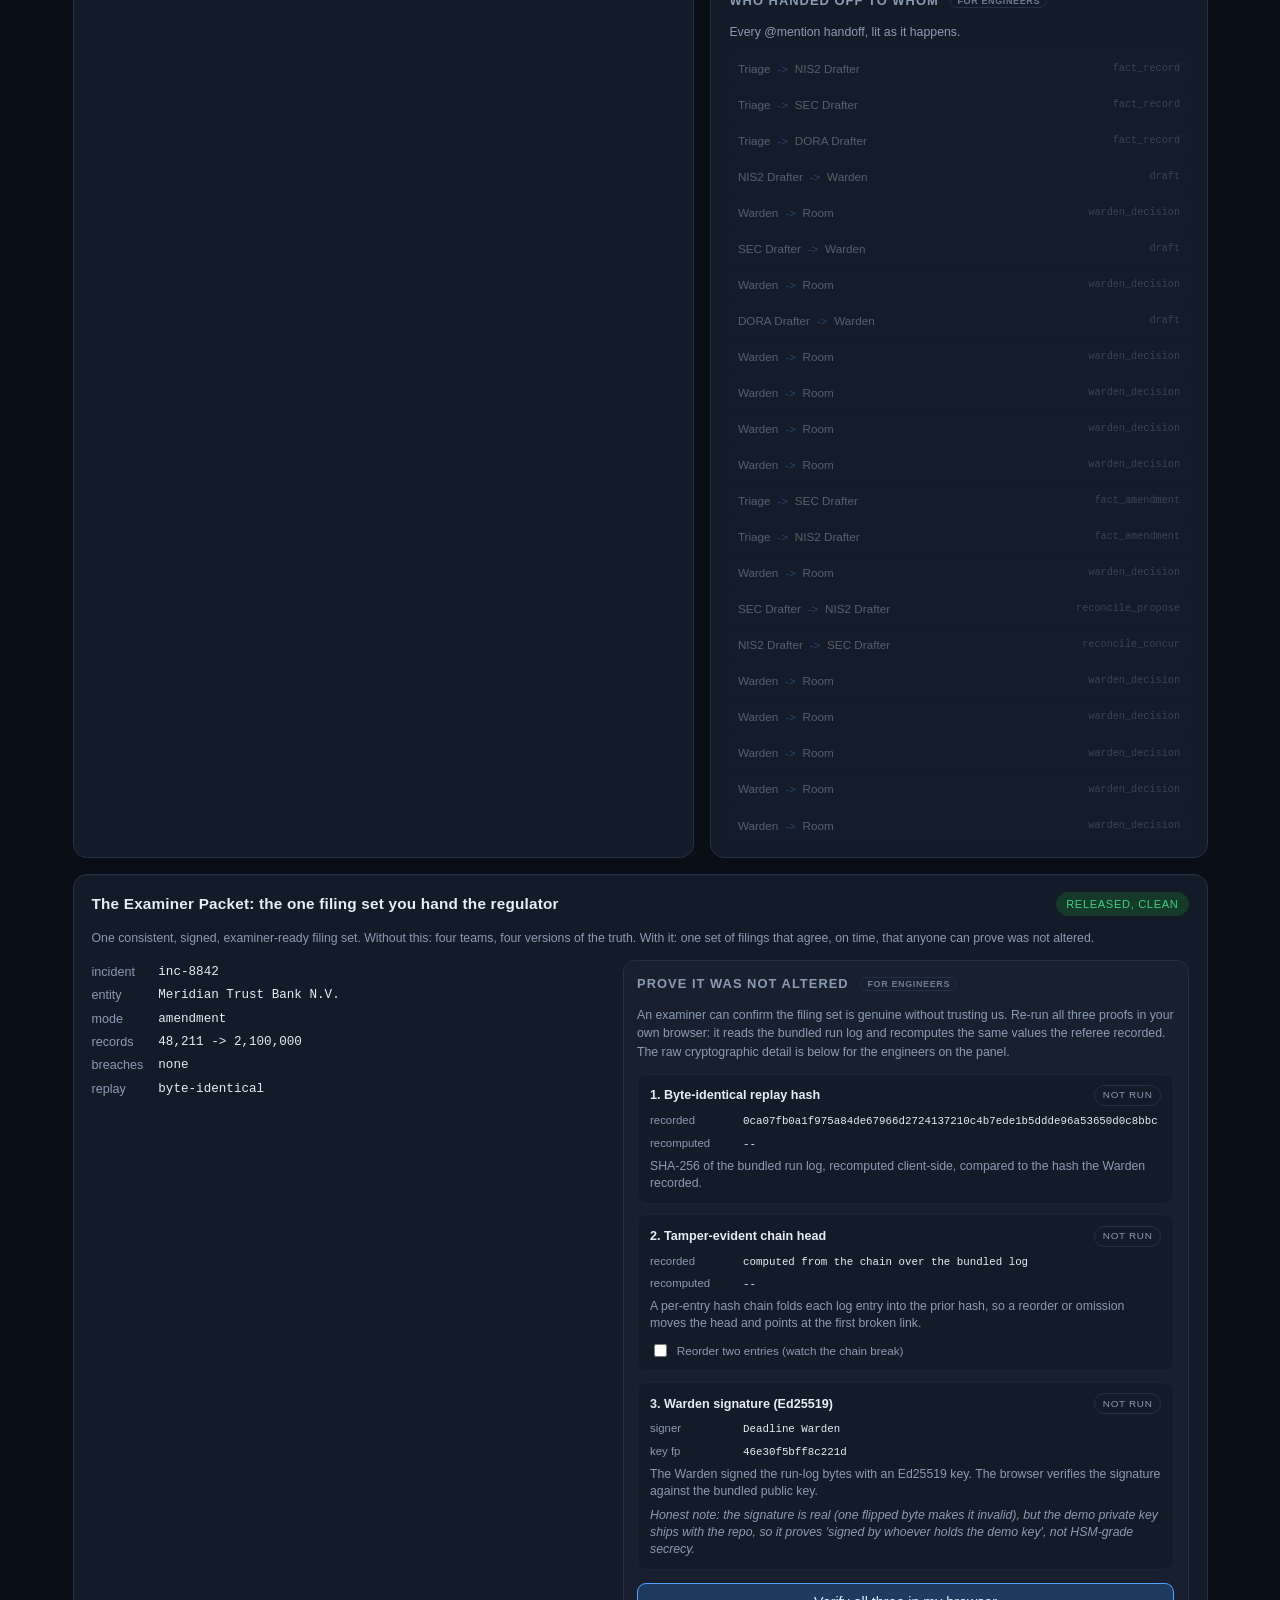
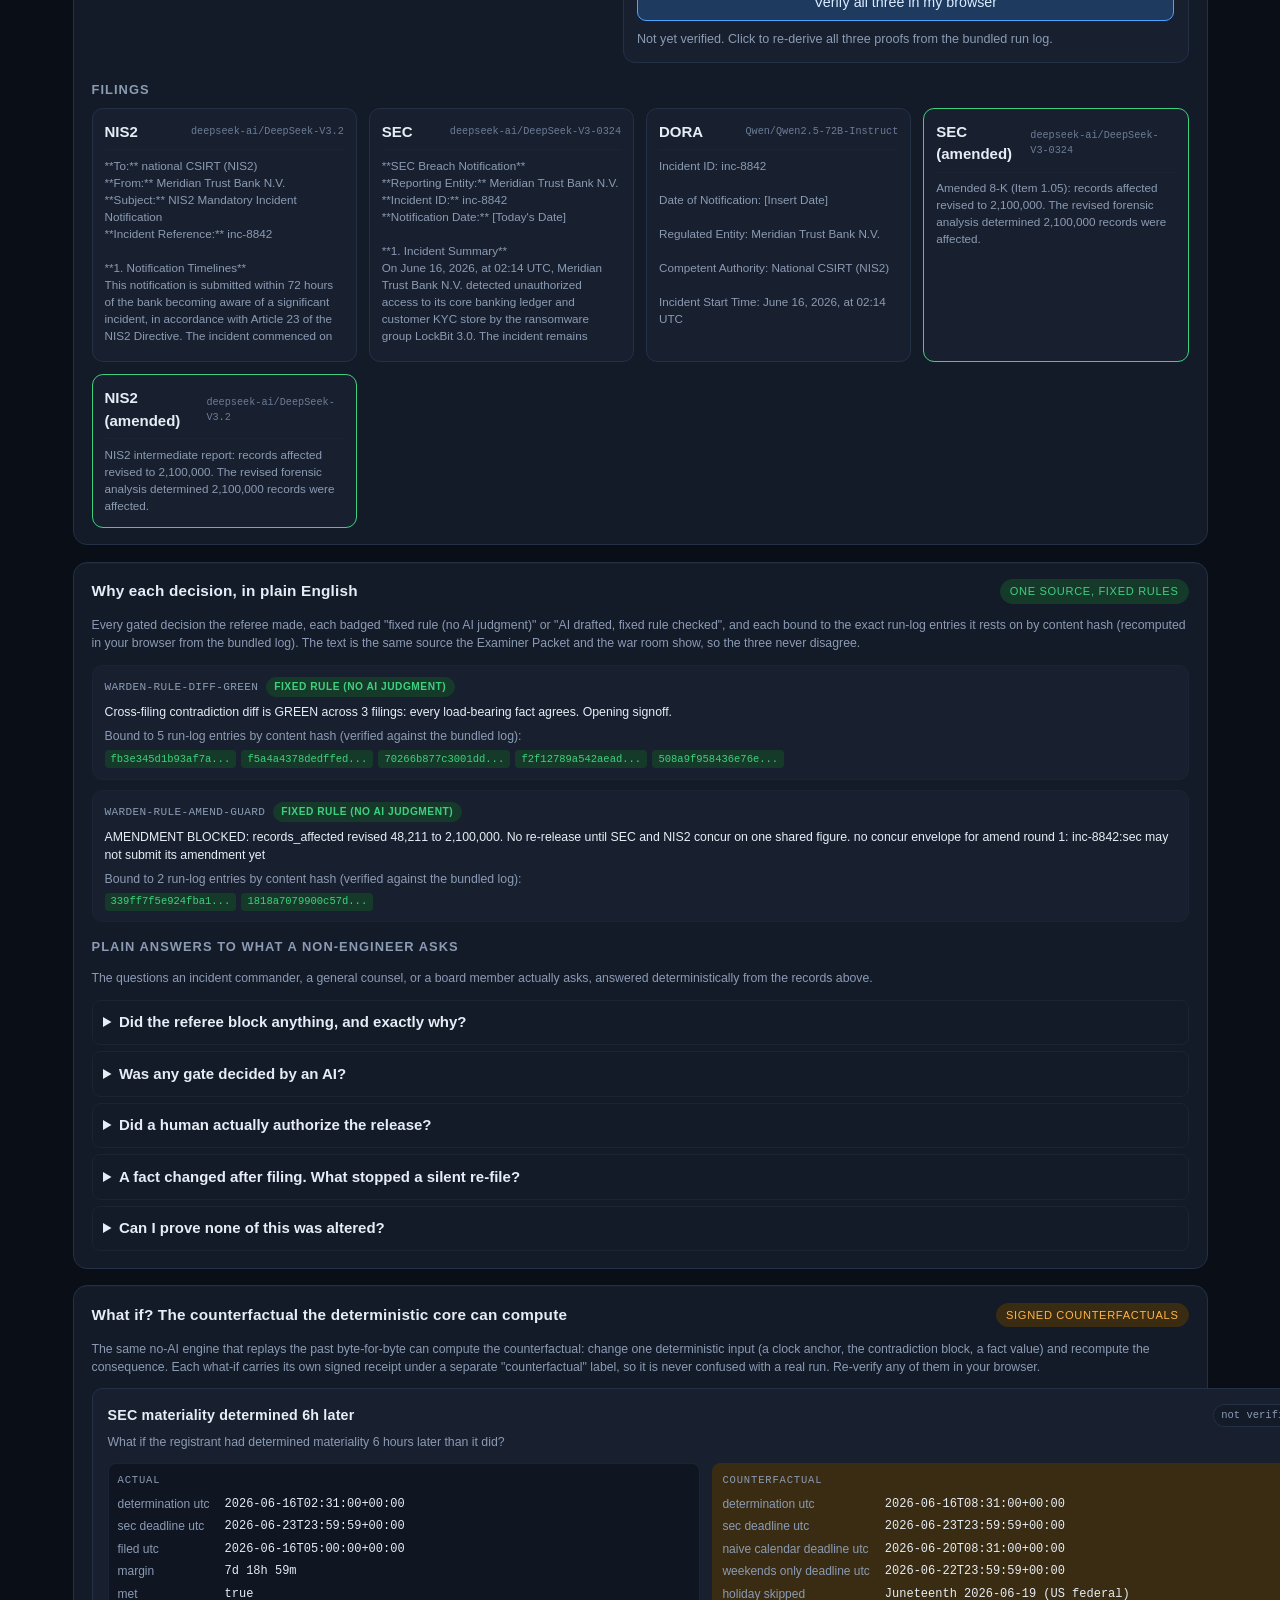
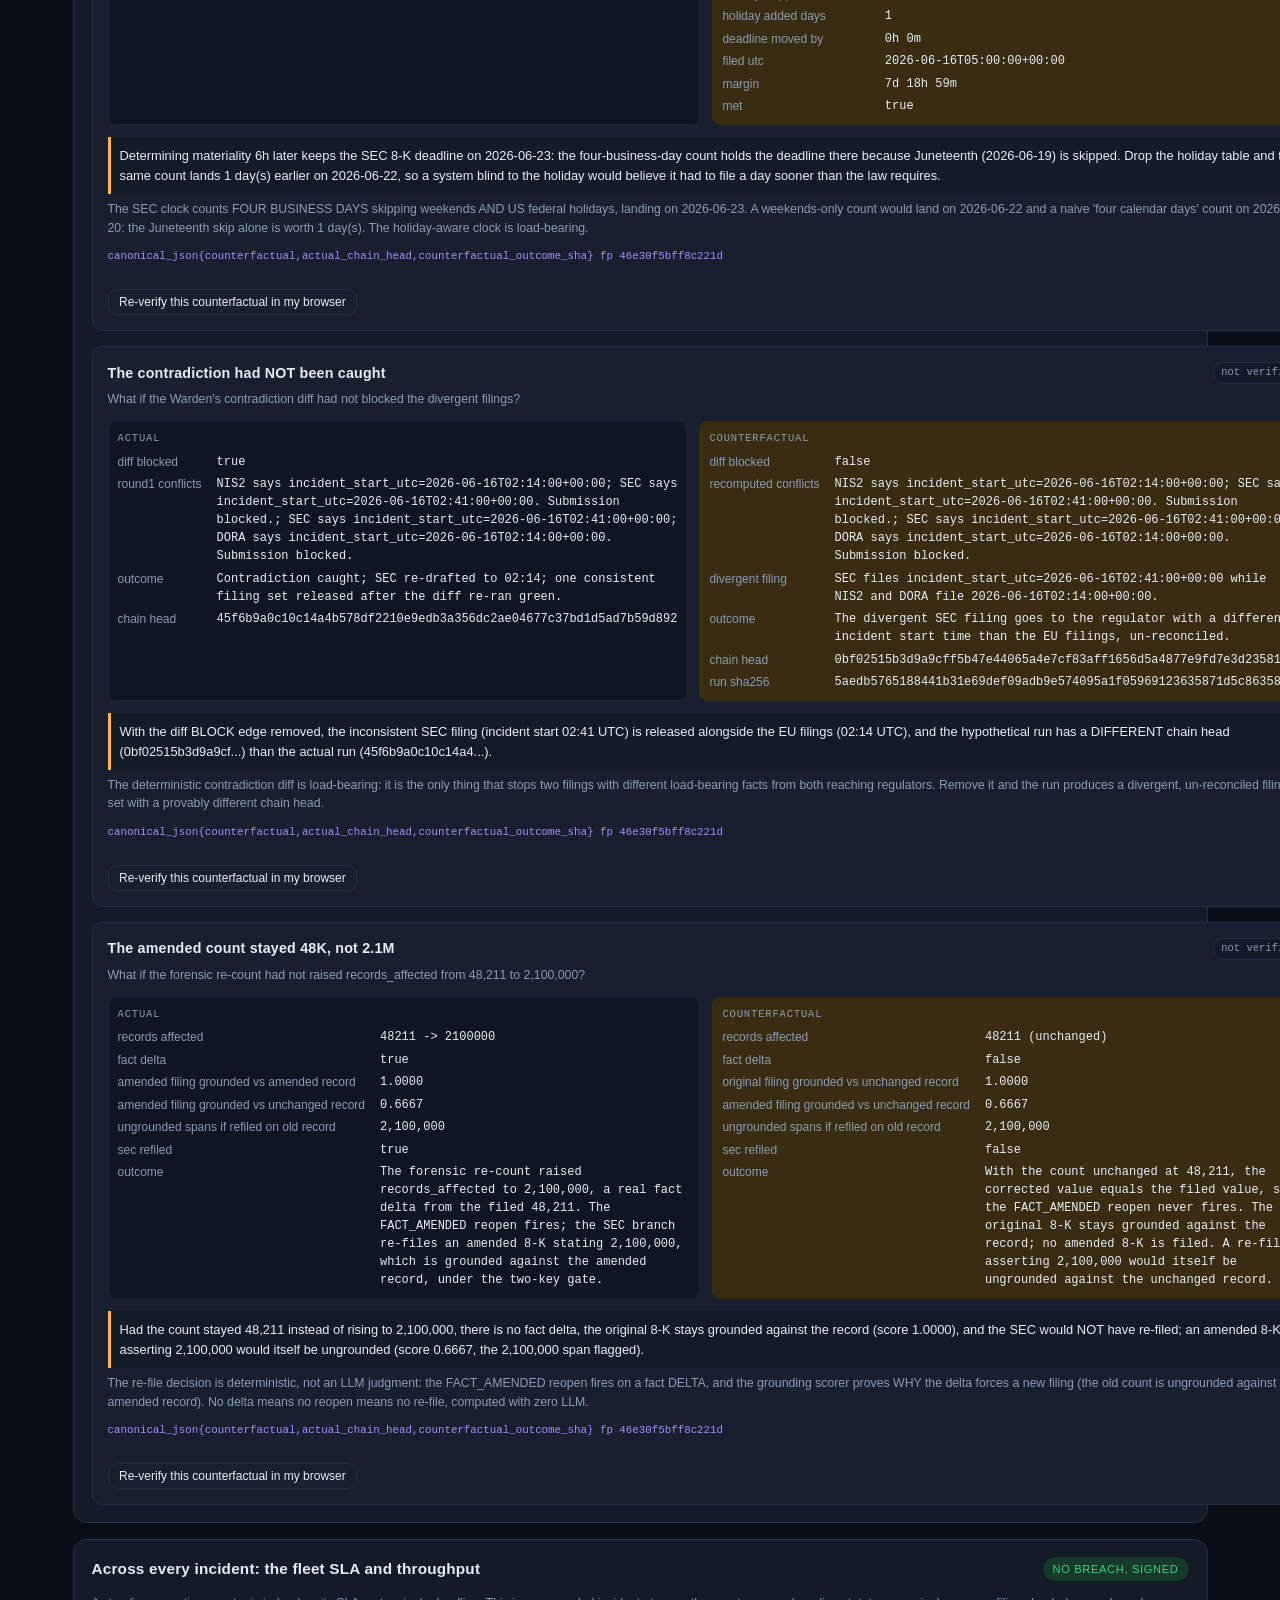
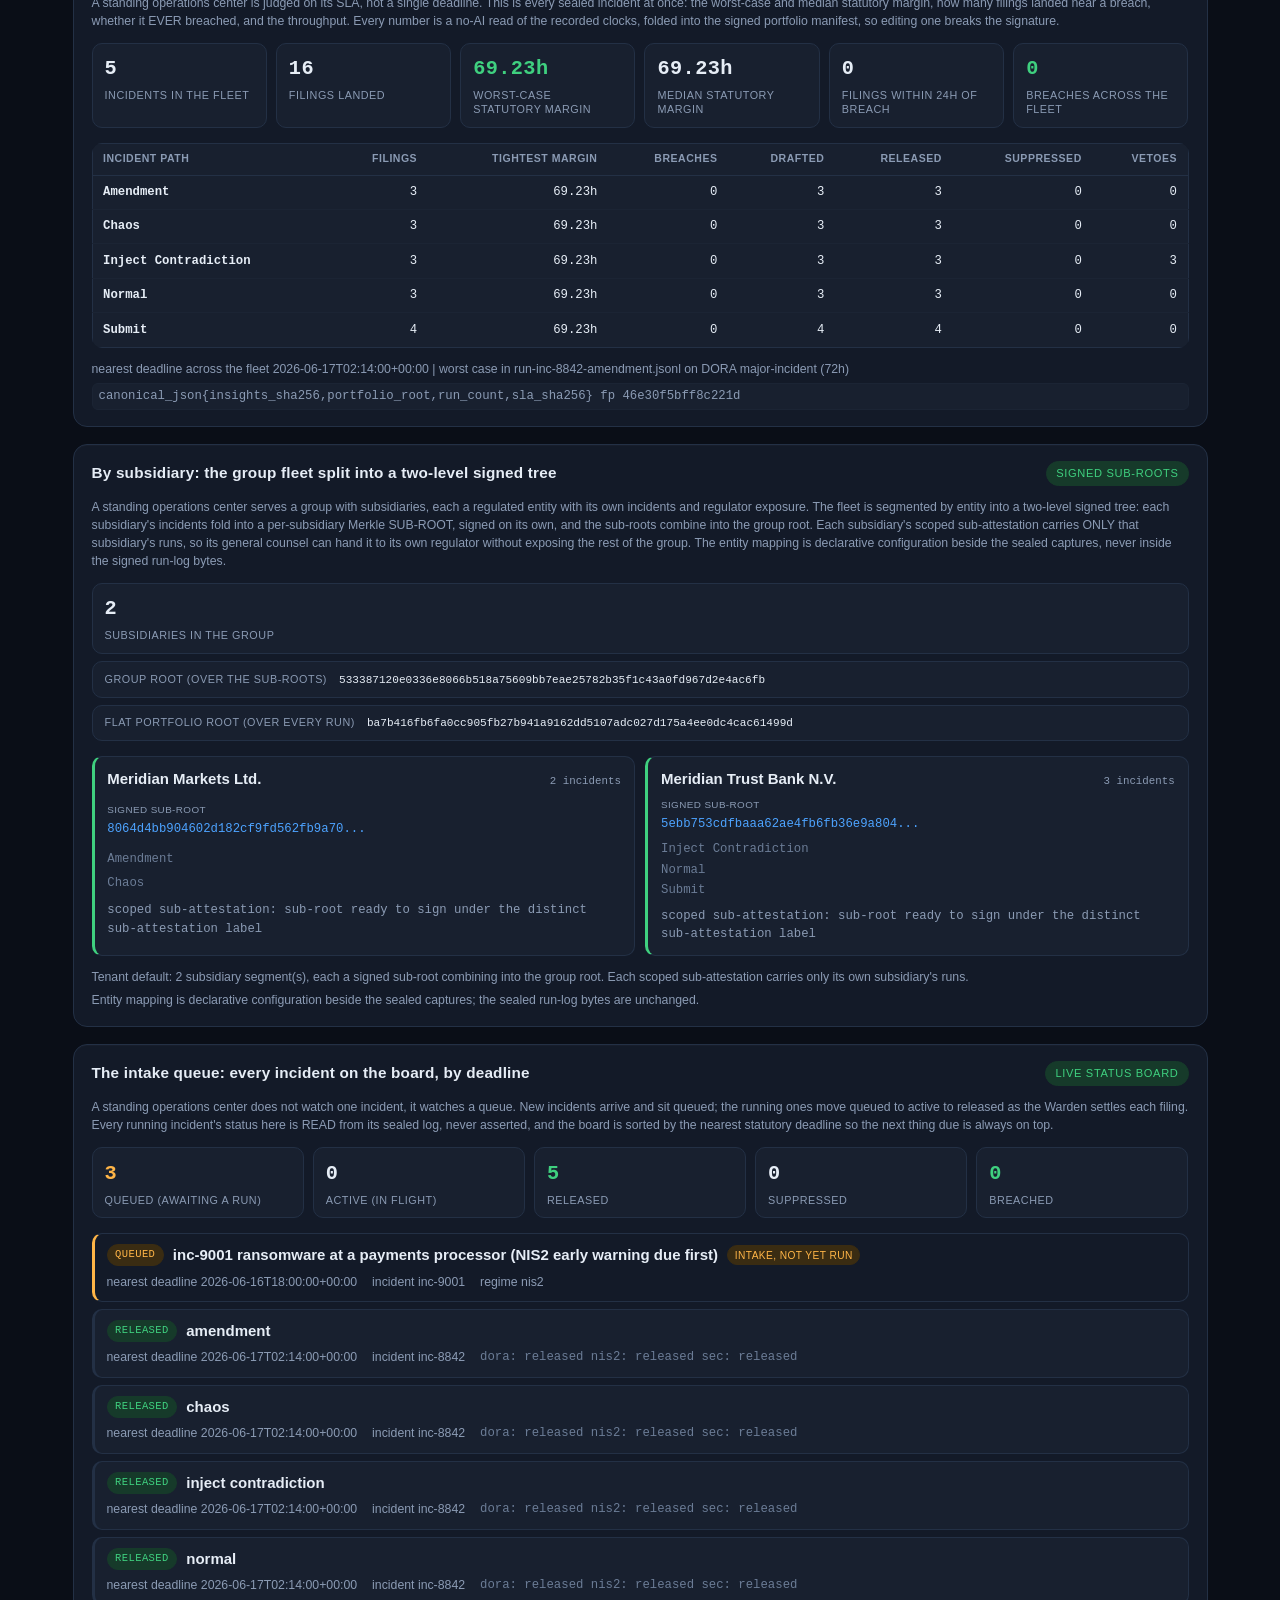
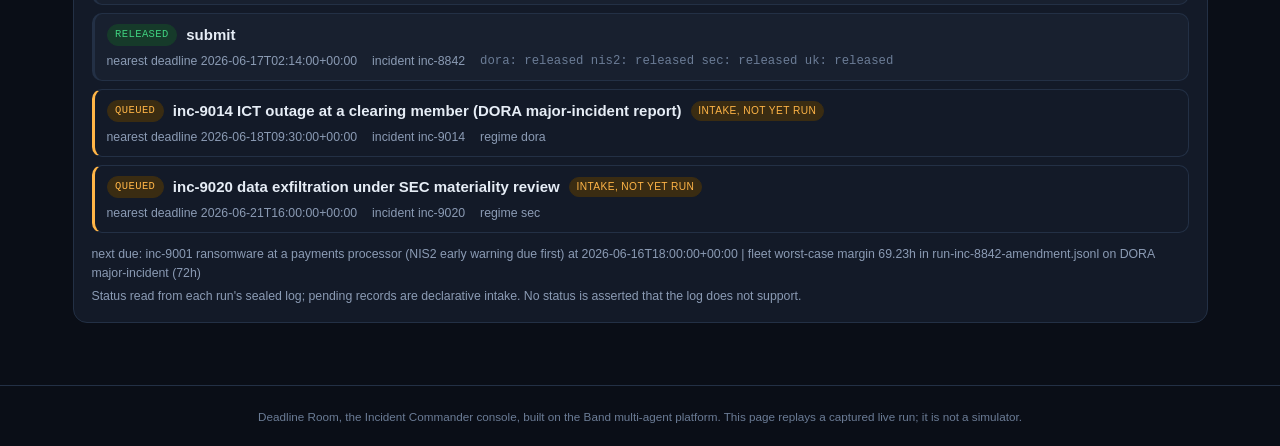
==== commit a7ea22ff: "Add real-time Live Mode: tiered deadline margin, escalation, live-vs-replay duality - floor/margin.p" ====
--- a/web/index.html
+++ b/web/index.html
@@ -70,11 +70,19 @@
     <div class="panel-head">
       <h2>Statutory clocks</h2>
       <div class="clock-now">
-        <span class="muted">replay time</span>
+        <label class="live-toggle"><input type="checkbox" id="live-toggle" /> <span id="live-toggle-label">Live (wall-clock)</span></label>
+        <span class="muted" id="clock-mode-label">replay time</span>
         <strong id="clock-now-ts">--</strong>
       </div>
     </div>
+    <!-- E7.1/E7.4: the live-vs-sealed banner. In SEALED REPLAY this page replays
+         the regulator's byte-identical record; toggle Live to drive the same
+         clocks against the browser's wall clock as the operator view. The live
+         face never feeds the verify block below. -->
+    <p class="mode-banner" id="mode-banner" hidden></p>
     <div id="clocks" class="clocks-grid"></div>
+    <!-- E7.2: the tiered deadline-margin board, nearest deadline first. -->
+    <div id="margin-board" class="margin-board" hidden></div>
   </section>
 
   <!-- The operator's headline: what is blocked, and why, in plain English. -->
--- a/web/styles.css
+++ b/web/styles.css
@@ -94,6 +94,25 @@
 /* ---- clocks ---- */
 .clock-now { text-align: right; font-family: var(--mono); }
 .clock-now strong { display: block; font-size: 0.95rem; color: var(--accent); }
+
+/* E7.1/E7.2/E7.4: Live Mode toggle, mode banner, and the tiered margin board. */
+.live-toggle { display: inline-flex; align-items: center; gap: 0.4rem; font-size: 0.74rem; color: var(--muted); cursor: pointer; font-family: var(--mono); }
+.live-toggle input { accent-color: var(--amber); }
+.mode-banner { margin: 0.5rem 0 0.4rem; padding: 0.5rem 0.7rem; border-radius: 6px; font-size: 0.8rem; line-height: 1.35; }
+.mode-banner.live { color: var(--amber); border: 1px solid var(--amber); background: var(--amber-soft); }
+.margin-board { margin-top: 0.85rem; border-top: 1px dashed var(--line, #2a2a2a); padding-top: 0.65rem; }
+.margin-head { font-size: 0.72rem; text-transform: uppercase; letter-spacing: 0.06em; color: var(--muted); margin-bottom: 0.45rem; }
+.margin-row { display: grid; grid-template-columns: 5.5rem 1fr auto; align-items: center; gap: 0.6rem; padding: 0.3rem 0.45rem; border-radius: 5px; font-size: 0.82rem; margin-bottom: 0.3rem; }
+.margin-tier { font-family: var(--mono); font-size: 0.7rem; font-weight: 700; text-align: center; padding: 0.1rem 0; border-radius: 4px; }
+.margin-remaining { font-family: var(--mono); font-size: 0.78rem; }
+.margin-row.tier-green .margin-tier { color: var(--green); background: var(--green-soft); }
+.margin-row.tier-warn { background: var(--amber-soft); }
+.margin-row.tier-warn .margin-tier { color: var(--amber); }
+.margin-row.tier-critical { background: var(--red-soft); }
+.margin-row.tier-critical .margin-tier { color: var(--red); }
+.margin-row.tier-breach { background: var(--red-soft); border: 1px solid var(--red); }
+.margin-row.tier-breach .margin-tier, .margin-row.tier-breach .margin-remaining { color: var(--red); font-weight: 700; }
+.feed-live-header { font-family: var(--mono); font-size: 0.75rem; color: var(--amber); border-bottom: 1px solid var(--amber-soft); padding-bottom: 0.35rem; margin-bottom: 0.45rem; }
 .clocks-grid { display: grid; grid-template-columns: repeat(4, 1fr); gap: 0.8rem; }
 @media (max-width: 760px) { .clocks-grid { grid-template-columns: repeat(2, 1fr); } }
 .clock {
